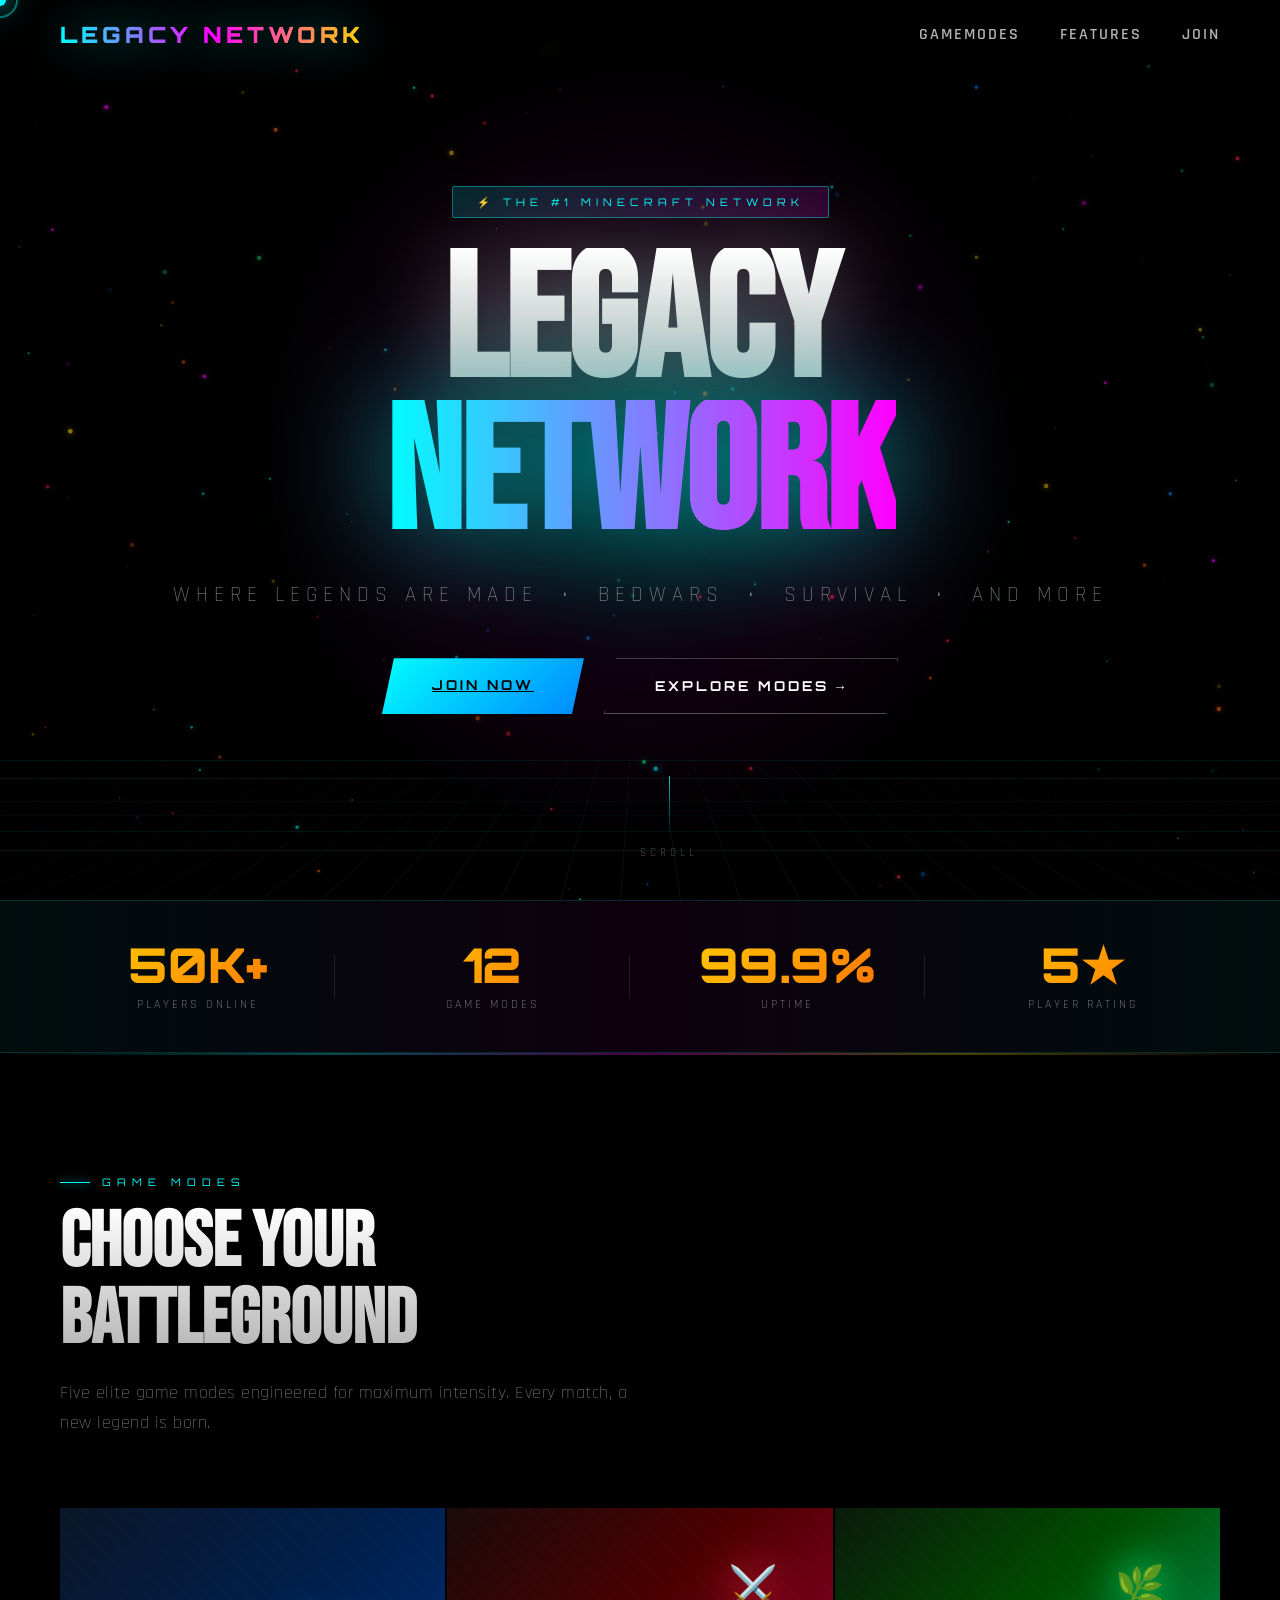
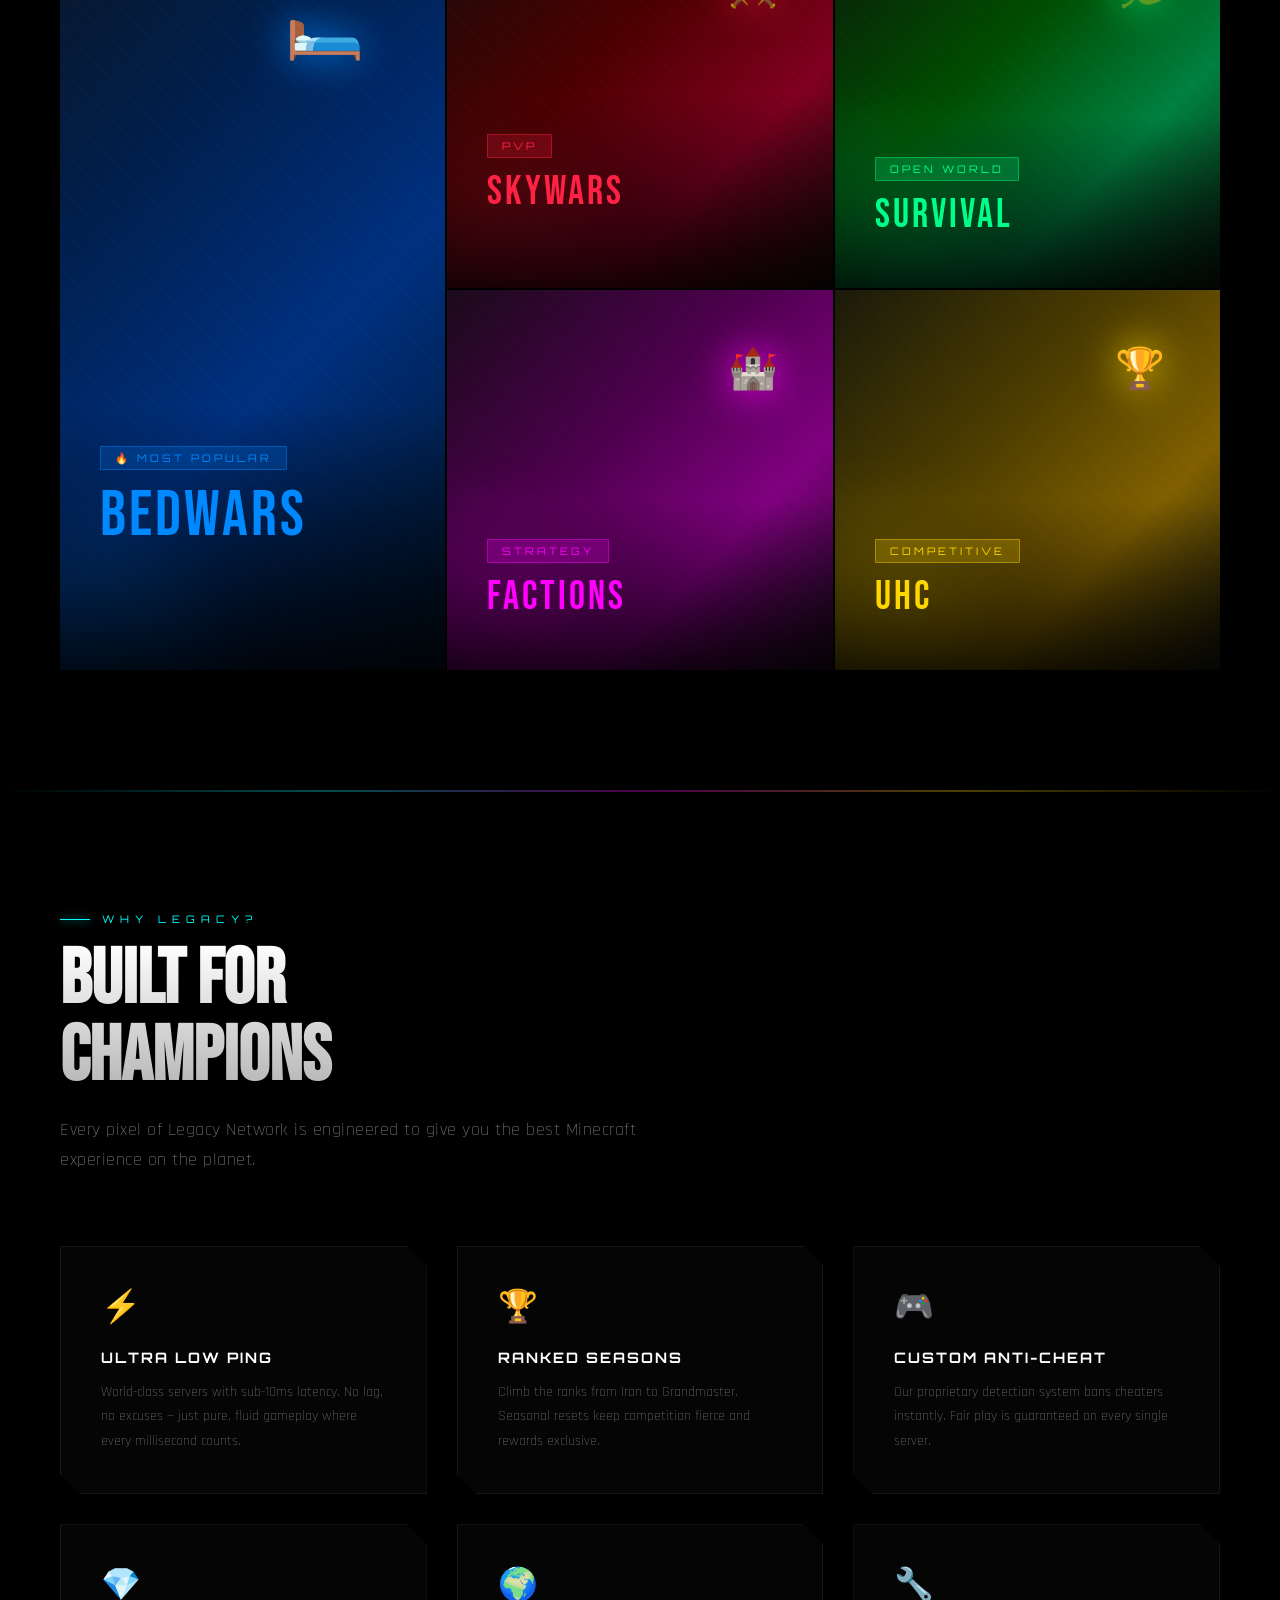
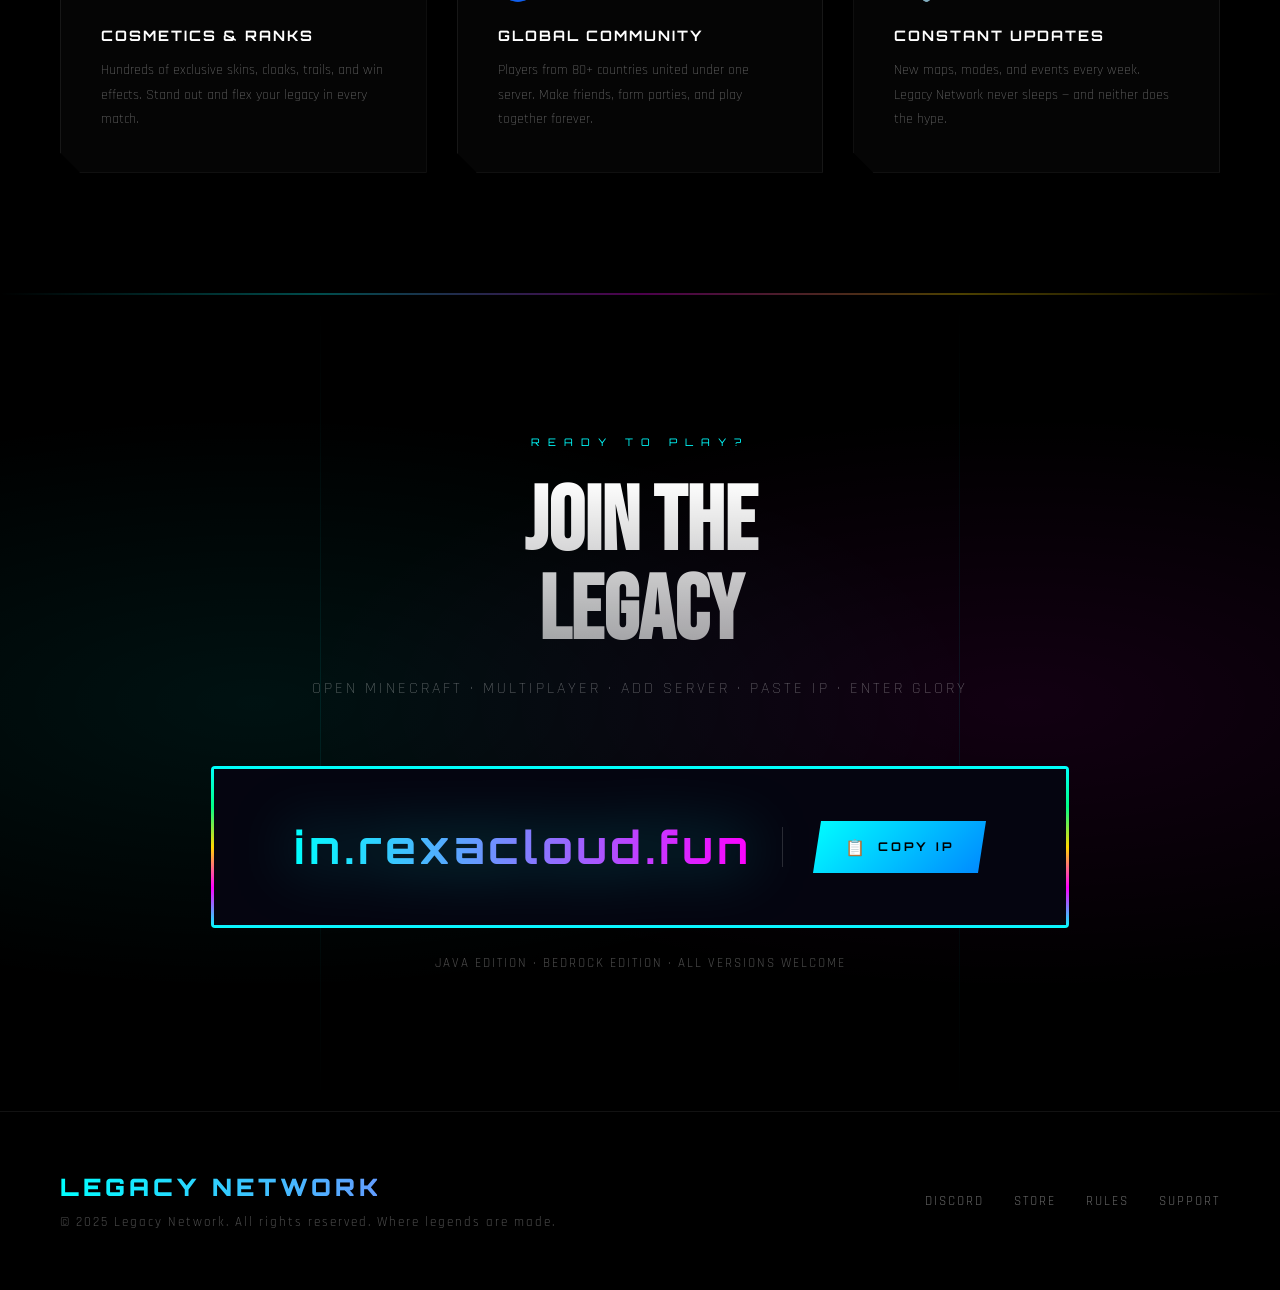
==== index.html @ 377fd5bc "Add files via upload" ====
<!DOCTYPE html>
<html lang="en">
<head>
<meta charset="UTF-8">
<meta name="viewport" content="width=device-width, initial-scale=1.0">
<title>Legacy Network — The Ultimate Minecraft Experience</title>
<link href="https://fonts.googleapis.com/css2?family=Bebas+Neue&family=Orbitron:wght@400;700;900&family=Rajdhani:wght@300;400;600;700&display=swap" rel="stylesheet">
<style>
  :root {
    --gold: #FFD700;
    --cyan: #00FFFF;
    --magenta: #FF00FF;
    --green: #00FF88;
    --orange: #FF6600;
    --red: #FF2244;
    --blue: #0088FF;
    --bg: #000000;
    --surface: #0a0a0f;
  }

  * { margin: 0; padding: 0; box-sizing: border-box; }

  html { scroll-behavior: smooth; }

  body {
    background: var(--bg);
    color: #fff;
    font-family: 'Rajdhani', sans-serif;
    overflow-x: hidden;
    cursor: none;
  }

  /* CUSTOM CURSOR */
  .cursor {
    width: 12px; height: 12px;
    background: var(--cyan);
    border-radius: 50%;
    position: fixed;
    pointer-events: none;
    z-index: 99999;
    transform: translate(-50%, -50%);
    transition: transform 0.1s, background 0.2s;
    box-shadow: 0 0 20px var(--cyan), 0 0 40px var(--cyan);
  }
  .cursor-ring {
    width: 36px; height: 36px;
    border: 2px solid rgba(0,255,255,0.4);
    border-radius: 50%;
    position: fixed;
    pointer-events: none;
    z-index: 99998;
    transform: translate(-50%, -50%);
    transition: all 0.15s ease;
  }

  /* CANVAS PARTICLES */
  #canvas {
    position: fixed;
    top: 0; left: 0;
    width: 100%; height: 100%;
    pointer-events: none;
    z-index: 0;
  }

  /* NAV */
  nav {
    position: fixed;
    top: 0; width: 100%;
    z-index: 1000;
    padding: 20px 60px;
    display: flex;
    justify-content: space-between;
    align-items: center;
    background: linear-gradient(to bottom, rgba(0,0,0,0.9), transparent);
    backdrop-filter: blur(10px);
  }

  .nav-logo {
    font-family: 'Orbitron', monospace;
    font-weight: 900;
    font-size: 1.4rem;
    letter-spacing: 4px;
    background: linear-gradient(90deg, var(--cyan), var(--magenta), var(--gold));
    -webkit-background-clip: text;
    -webkit-text-fill-color: transparent;
    text-shadow: none;
    filter: drop-shadow(0 0 20px rgba(0,255,255,0.5));
  }

  .nav-links {
    display: flex;
    gap: 40px;
    list-style: none;
  }

  .nav-links a {
    color: rgba(255,255,255,0.7);
    text-decoration: none;
    font-family: 'Rajdhani', sans-serif;
    font-size: 1rem;
    font-weight: 600;
    letter-spacing: 2px;
    text-transform: uppercase;
    transition: color 0.3s;
    position: relative;
  }

  .nav-links a::after {
    content: '';
    position: absolute;
    bottom: -4px; left: 0;
    width: 0; height: 2px;
    background: var(--cyan);
    transition: width 0.3s;
    box-shadow: 0 0 10px var(--cyan);
  }

  .nav-links a:hover { color: var(--cyan); }
  .nav-links a:hover::after { width: 100%; }

  /* ===================== HERO ===================== */
  .hero {
    position: relative;
    min-height: 100vh;
    display: flex;
    flex-direction: column;
    align-items: center;
    justify-content: center;
    text-align: center;
    overflow: hidden;
    z-index: 1;
  }

  /* Animated grid floor */
  .grid-floor {
    position: absolute;
    bottom: 0; left: -50%;
    width: 200%; height: 60%;
    background-image:
      linear-gradient(rgba(0,255,255,0.08) 1px, transparent 1px),
      linear-gradient(90deg, rgba(0,255,255,0.08) 1px, transparent 1px);
    background-size: 60px 60px;
    transform: perspective(500px) rotateX(60deg);
    transform-origin: bottom center;
    animation: gridMove 8s linear infinite;
  }

  @keyframes gridMove {
    0% { background-position: 0 0; }
    100% { background-position: 0 60px; }
  }

  /* Radial glow behind title */
  .hero-glow {
    position: absolute;
    width: 800px; height: 800px;
    background: radial-gradient(circle, rgba(0,255,255,0.12) 0%, rgba(255,0,255,0.06) 40%, transparent 70%);
    border-radius: 50%;
    animation: glowPulse 4s ease-in-out infinite;
    pointer-events: none;
  }

  @keyframes glowPulse {
    0%, 100% { transform: scale(1); opacity: 0.8; }
    50% { transform: scale(1.15); opacity: 1; }
  }

  .hero-badge {
    display: inline-block;
    background: linear-gradient(135deg, rgba(0,255,255,0.15), rgba(255,0,255,0.15));
    border: 1px solid rgba(0,255,255,0.4);
    padding: 8px 24px;
    border-radius: 2px;
    font-family: 'Orbitron', monospace;
    font-size: 0.65rem;
    letter-spacing: 5px;
    text-transform: uppercase;
    color: var(--cyan);
    margin-bottom: 30px;
    animation: fadeInDown 1s 0.2s both;
    position: relative;
    z-index: 2;
  }

  .hero-title {
    font-family: 'Bebas Neue', sans-serif;
    font-size: clamp(5rem, 14vw, 14rem);
    line-height: 0.85;
    letter-spacing: -2px;
    position: relative;
    z-index: 2;
    animation: fadeInUp 1s 0.4s both;
  }

  .hero-title .word-legacy {
    display: block;
    background: linear-gradient(180deg, #ffffff 0%, #aaaaaa 100%);
    -webkit-background-clip: text;
    -webkit-text-fill-color: transparent;
    filter: drop-shadow(0 0 40px rgba(255,255,255,0.3));
  }

  .hero-title .word-network {
    display: block;
    background: linear-gradient(90deg, var(--cyan), var(--magenta), var(--gold), var(--green));
    background-size: 300% 100%;
    -webkit-background-clip: text;
    -webkit-text-fill-color: transparent;
    animation: shimmer 3s linear infinite;
    filter: drop-shadow(0 0 60px rgba(0,255,255,0.6));
  }

  @keyframes shimmer {
    0% { background-position: 0% 50%; }
    100% { background-position: 300% 50%; }
  }

  .hero-sub {
    font-size: 1.3rem;
    letter-spacing: 6px;
    text-transform: uppercase;
    color: rgba(255,255,255,0.5);
    margin: 30px 0 50px;
    font-weight: 300;
    animation: fadeInUp 1s 0.6s both;
    position: relative;
    z-index: 2;
  }

  .hero-cta {
    display: flex;
    gap: 20px;
    animation: fadeInUp 1s 0.8s both;
    position: relative;
    z-index: 2;
  }

  .btn-primary {
    padding: 18px 50px;
    background: linear-gradient(135deg, var(--cyan), var(--blue));
    border: none;
    color: #000;
    font-family: 'Orbitron', monospace;
    font-weight: 700;
    font-size: 0.85rem;
    letter-spacing: 3px;
    text-transform: uppercase;
    cursor: none;
    position: relative;
    overflow: hidden;
    clip-path: polygon(12px 0%, 100% 0%, calc(100% - 12px) 100%, 0% 100%);
    transition: transform 0.2s, filter 0.2s;
  }

  .btn-primary:hover {
    transform: scale(1.05);
    filter: brightness(1.2) drop-shadow(0 0 30px var(--cyan));
  }

  .btn-secondary {
    padding: 18px 50px;
    background: transparent;
    border: 1px solid rgba(255,255,255,0.3);
    color: #fff;
    font-family: 'Orbitron', monospace;
    font-weight: 700;
    font-size: 0.85rem;
    letter-spacing: 3px;
    text-transform: uppercase;
    cursor: none;
    clip-path: polygon(12px 0%, 100% 0%, calc(100% - 12px) 100%, 0% 100%);
    transition: all 0.3s;
    text-decoration: none;
    display: flex;
    align-items: center;
  }

  .btn-secondary:hover {
    background: rgba(255,255,255,0.08);
    border-color: rgba(255,255,255,0.6);
  }

  .scroll-hint {
    position: absolute;
    bottom: 40px;
    left: 50%;
    transform: translateX(-50%);
    display: flex;
    flex-direction: column;
    align-items: center;
    gap: 10px;
    color: rgba(255,255,255,0.3);
    font-size: 0.7rem;
    letter-spacing: 4px;
    text-transform: uppercase;
    animation: fadeInUp 1s 1.5s both;
    z-index: 2;
  }

  .scroll-line {
    width: 1px;
    height: 60px;
    background: linear-gradient(to bottom, rgba(0,255,255,0.8), transparent);
    animation: scrollPulse 2s ease-in-out infinite;
  }

  @keyframes scrollPulse {
    0%, 100% { opacity: 0.4; transform: scaleY(1); }
    50% { opacity: 1; transform: scaleY(1.1); }
  }

  /* ===================== STATS ===================== */
  .stats-bar {
    position: relative;
    z-index: 2;
    padding: 40px 60px;
    background: linear-gradient(90deg, rgba(0,255,255,0.05), rgba(255,0,255,0.05), rgba(0,255,255,0.05));
    border-top: 1px solid rgba(0,255,255,0.15);
    border-bottom: 1px solid rgba(0,255,255,0.15);
    display: grid;
    grid-template-columns: repeat(4, 1fr);
    gap: 20px;
    text-align: center;
  }

  .stat-item {
    position: relative;
  }

  .stat-item::after {
    content: '';
    position: absolute;
    right: 0; top: 20%;
    width: 1px; height: 60%;
    background: rgba(255,255,255,0.1);
  }

  .stat-item:last-child::after { display: none; }

  .stat-number {
    font-family: 'Orbitron', monospace;
    font-size: 3rem;
    font-weight: 900;
    background: linear-gradient(135deg, var(--gold), var(--orange));
    -webkit-background-clip: text;
    -webkit-text-fill-color: transparent;
    line-height: 1;
  }

  .stat-label {
    font-size: 0.75rem;
    letter-spacing: 3px;
    text-transform: uppercase;
    color: rgba(255,255,255,0.4);
    margin-top: 8px;
  }

  /* ===================== GAMEMODES ===================== */
  .section {
    position: relative;
    z-index: 2;
    padding: 120px 60px;
  }

  .section-tag {
    font-family: 'Orbitron', monospace;
    font-size: 0.65rem;
    letter-spacing: 6px;
    color: var(--cyan);
    text-transform: uppercase;
    margin-bottom: 16px;
    display: flex;
    align-items: center;
    gap: 12px;
  }

  .section-tag::before {
    content: '';
    width: 30px;
    height: 1px;
    background: var(--cyan);
    box-shadow: 0 0 8px var(--cyan);
  }

  .section-title {
    font-family: 'Bebas Neue', sans-serif;
    font-size: clamp(3rem, 6vw, 6rem);
    line-height: 1;
    margin-bottom: 20px;
    background: linear-gradient(180deg, #fff 0%, rgba(255,255,255,0.7) 100%);
    -webkit-background-clip: text;
    -webkit-text-fill-color: transparent;
  }

  .section-desc {
    font-size: 1.1rem;
    color: rgba(255,255,255,0.5);
    max-width: 600px;
    line-height: 1.7;
    margin-bottom: 70px;
    font-weight: 300;
    letter-spacing: 0.5px;
  }

  /* Game cards */
  .games-grid {
    display: grid;
    grid-template-columns: repeat(3, 1fr);
    gap: 2px;
  }

  .game-card {
    position: relative;
    height: 380px;
    overflow: hidden;
    cursor: none;
    group: true;
  }

  .game-card:first-child {
    grid-row: span 2;
    height: auto;
    min-height: 760px;
  }

  .game-bg {
    position: absolute;
    inset: 0;
    transition: transform 0.6s ease;
  }

  .game-card:hover .game-bg {
    transform: scale(1.08);
  }

  .game-card-1 .game-bg { background: linear-gradient(135deg, #0a1628 0%, #001f4d 30%, #003080 60%, #001428 100%); }
  .game-card-2 .game-bg { background: linear-gradient(135deg, #1a0a0a 0%, #4d0000 40%, #800020 70%, #1a0a0a 100%); }
  .game-card-3 .game-bg { background: linear-gradient(135deg, #0a1a0a 0%, #004d00 40%, #008040 70%, #0a1a0a 100%); }
  .game-card-4 .game-bg { background: linear-gradient(135deg, #1a0a1a 0%, #4d004d 40%, #800080 70%, #1a0a1a 100%); }
  .game-card-5 .game-bg { background: linear-gradient(135deg, #1a1a0a 0%, #4d3d00 40%, #806000 70%, #1a1a0a 100%); }

  /* Geometric pattern overlay */
  .game-pattern {
    position: absolute;
    inset: 0;
    opacity: 0.12;
    background-image:
      repeating-linear-gradient(45deg, rgba(255,255,255,0.1) 0, rgba(255,255,255,0.1) 1px, transparent 0, transparent 50%);
    background-size: 20px 20px;
    transition: opacity 0.4s;
  }

  .game-card:hover .game-pattern { opacity: 0.25; }

  /* Floating 3D cube icon */
  .game-icon {
    position: absolute;
    top: 40px;
    right: 40px;
    width: 80px;
    height: 80px;
    display: flex;
    align-items: center;
    justify-content: center;
    font-size: 2.5rem;
    animation: floatIcon 3s ease-in-out infinite;
    filter: drop-shadow(0 0 20px currentColor);
  }

  .game-card:first-child .game-icon {
    width: 120px;
    height: 120px;
    font-size: 4rem;
    top: 60px;
    right: 60px;
  }

  @keyframes floatIcon {
    0%, 100% { transform: translateY(0) rotate(0deg); }
    50% { transform: translateY(-12px) rotate(5deg); }
  }

  /* Glowing orb */
  .game-orb {
    position: absolute;
    bottom: -60px;
    left: -60px;
    width: 200px;
    height: 200px;
    border-radius: 50%;
    opacity: 0.25;
    transition: opacity 0.4s, transform 0.4s;
    filter: blur(40px);
  }

  .game-card:hover .game-orb {
    opacity: 0.5;
    transform: scale(1.3);
  }

  .game-card-1 .game-orb { background: var(--blue); }
  .game-card-2 .game-orb { background: var(--red); }
  .game-card-3 .game-orb { background: var(--green); }
  .game-card-4 .game-orb { background: var(--magenta); }
  .game-card-5 .game-orb { background: var(--gold); }

  .game-content {
    position: absolute;
    bottom: 0; left: 0; right: 0;
    padding: 40px;
    background: linear-gradient(to top, rgba(0,0,0,0.9) 0%, transparent 100%);
    transform: translateY(20px);
    transition: transform 0.4s;
  }

  .game-card:hover .game-content { transform: translateY(0); }

  .game-name {
    font-family: 'Bebas Neue', sans-serif;
    font-size: 2.5rem;
    letter-spacing: 3px;
    line-height: 1;
    margin-bottom: 10px;
  }

  .game-card:first-child .game-name { font-size: 4rem; }

  .game-desc {
    font-size: 0.9rem;
    color: rgba(255,255,255,0.6);
    line-height: 1.6;
    opacity: 0;
    transform: translateY(10px);
    transition: all 0.4s 0.1s;
    letter-spacing: 0.5px;
  }

  .game-card:hover .game-desc {
    opacity: 1;
    transform: translateY(0);
  }

  .game-tag {
    display: inline-block;
    padding: 4px 14px;
    border-radius: 1px;
    font-size: 0.65rem;
    font-family: 'Orbitron', monospace;
    letter-spacing: 3px;
    text-transform: uppercase;
    margin-bottom: 14px;
  }

  /* ===================== FEATURES ===================== */
  .features-grid {
    display: grid;
    grid-template-columns: repeat(3, 1fr);
    gap: 30px;
  }

  .feature-card {
    padding: 40px;
    background: rgba(255,255,255,0.02);
    border: 1px solid rgba(255,255,255,0.07);
    position: relative;
    overflow: hidden;
    transition: border-color 0.3s, background 0.3s;
    clip-path: polygon(0 0, calc(100% - 20px) 0, 100% 20px, 100% 100%, 20px 100%, 0 calc(100% - 20px));
  }

  .feature-card::before {
    content: '';
    position: absolute;
    top: 0; left: 0;
    width: 100%; height: 3px;
    opacity: 0;
    transition: opacity 0.3s;
  }

  .feature-card:hover {
    border-color: rgba(255,255,255,0.2);
    background: rgba(255,255,255,0.04);
  }

  .feature-card:hover::before { opacity: 1; }

  .f1::before { background: linear-gradient(90deg, var(--cyan), var(--blue)); }
  .f2::before { background: linear-gradient(90deg, var(--magenta), var(--red)); }
  .f3::before { background: linear-gradient(90deg, var(--green), var(--cyan)); }
  .f4::before { background: linear-gradient(90deg, var(--gold), var(--orange)); }
  .f5::before { background: linear-gradient(90deg, var(--blue), var(--magenta)); }
  .f6::before { background: linear-gradient(90deg, var(--red), var(--gold)); }

  .feature-icon {
    font-size: 2rem;
    margin-bottom: 20px;
  }

  .feature-title {
    font-family: 'Orbitron', monospace;
    font-size: 0.9rem;
    font-weight: 700;
    letter-spacing: 2px;
    margin-bottom: 14px;
    text-transform: uppercase;
  }

  .feature-text {
    font-size: 0.9rem;
    color: rgba(255,255,255,0.45);
    line-height: 1.7;
    font-weight: 300;
  }

  /* ===================== IP SECTION ===================== */
  .ip-section {
    position: relative;
    z-index: 2;
    padding: 140px 60px;
    text-align: center;
    overflow: hidden;
  }

  .ip-bg {
    position: absolute;
    inset: 0;
    background:
      radial-gradient(ellipse at 20% 50%, rgba(0,255,255,0.07) 0%, transparent 50%),
      radial-gradient(ellipse at 80% 50%, rgba(255,0,255,0.07) 0%, transparent 50%);
  }

  .ip-lines {
    position: absolute;
    inset: 0;
    overflow: hidden;
    opacity: 0.08;
  }

  .ip-lines::before, .ip-lines::after {
    content: '';
    position: absolute;
    width: 1px;
    height: 100%;
    background: linear-gradient(to bottom, transparent, var(--cyan), transparent);
  }

  .ip-lines::before { left: 25%; animation: scanLine 4s ease-in-out infinite; }
  .ip-lines::after { right: 25%; animation: scanLine 4s ease-in-out infinite 2s; }

  @keyframes scanLine {
    0%, 100% { opacity: 0; transform: scaleY(0); }
    50% { opacity: 1; transform: scaleY(1); }
  }

  .ip-eyebrow {
    font-family: 'Orbitron', monospace;
    font-size: 0.65rem;
    letter-spacing: 8px;
    color: var(--cyan);
    text-transform: uppercase;
    margin-bottom: 30px;
    position: relative;
    z-index: 2;
  }

  .ip-headline {
    font-family: 'Bebas Neue', sans-serif;
    font-size: clamp(3rem, 7vw, 8rem);
    line-height: 1;
    margin-bottom: 20px;
    background: linear-gradient(180deg, #fff 0%, rgba(255,255,255,0.6) 100%);
    -webkit-background-clip: text;
    -webkit-text-fill-color: transparent;
    position: relative;
    z-index: 2;
  }

  .ip-sub {
    font-size: 1rem;
    letter-spacing: 3px;
    color: rgba(255,255,255,0.4);
    margin-bottom: 70px;
    position: relative;
    z-index: 2;
    text-transform: uppercase;
    font-weight: 300;
  }

  /* The IP box */
  .ip-box-container {
    position: relative;
    z-index: 2;
    display: inline-block;
  }

  /* Rotating border gradient */
  .ip-box-ring {
    position: absolute;
    inset: -3px;
    background: linear-gradient(var(--angle, 0deg), var(--cyan), var(--magenta), var(--gold), var(--green), var(--cyan));
    border-radius: 4px;
    animation: rotateBorder 3s linear infinite;
    z-index: -1;
  }

  @property --angle {
    syntax: '<angle>';
    inherits: false;
    initial-value: 0deg;
  }

  @keyframes rotateBorder {
    to { --angle: 360deg; }
  }

  .ip-box {
    background: #050510;
    padding: 50px 80px;
    display: flex;
    align-items: center;
    gap: 30px;
    position: relative;
  }

  .ip-address {
    font-family: 'Orbitron', monospace;
    font-size: clamp(1.5rem, 4vw, 2.8rem);
    font-weight: 700;
    letter-spacing: 4px;
    background: linear-gradient(90deg, var(--cyan), var(--magenta));
    -webkit-background-clip: text;
    -webkit-text-fill-color: transparent;
    filter: drop-shadow(0 0 30px rgba(0,255,255,0.5));
  }

  .divider-v {
    width: 1px;
    height: 40px;
    background: rgba(255,255,255,0.15);
  }

  .copy-btn {
    display: flex;
    align-items: center;
    gap: 10px;
    padding: 16px 32px;
    background: linear-gradient(135deg, var(--cyan), var(--blue));
    border: none;
    color: #000;
    font-family: 'Orbitron', monospace;
    font-weight: 700;
    font-size: 0.75rem;
    letter-spacing: 3px;
    text-transform: uppercase;
    cursor: none;
    clip-path: polygon(8px 0%, 100% 0%, calc(100% - 8px) 100%, 0% 100%);
    transition: all 0.3s;
    position: relative;
    overflow: hidden;
  }

  .copy-btn:hover {
    filter: brightness(1.3) drop-shadow(0 0 20px var(--cyan));
    transform: scale(1.05);
  }

  .copy-btn.copied {
    background: linear-gradient(135deg, var(--green), #00aa66);
  }

  .copy-icon { font-size: 1rem; }

  .copy-toast {
    position: absolute;
    top: -50px;
    left: 50%;
    transform: translateX(-50%);
    background: var(--green);
    color: #000;
    padding: 8px 20px;
    font-family: 'Orbitron', monospace;
    font-size: 0.7rem;
    letter-spacing: 3px;
    white-space: nowrap;
    opacity: 0;
    transition: opacity 0.3s;
    pointer-events: none;
    clip-path: polygon(6px 0%, 100% 0%, calc(100% - 6px) 100%, 0% 100%);
  }

  .copy-toast.show { opacity: 1; }

  .ip-note {
    margin-top: 30px;
    font-size: 0.8rem;
    color: rgba(255,255,255,0.3);
    letter-spacing: 2px;
    text-transform: uppercase;
    position: relative;
    z-index: 2;
  }

  /* ===================== FOOTER ===================== */
  footer {
    position: relative;
    z-index: 2;
    border-top: 1px solid rgba(255,255,255,0.07);
    padding: 60px;
    display: grid;
    grid-template-columns: 1fr auto;
    gap: 40px;
    align-items: center;
  }

  .footer-logo {
    font-family: 'Orbitron', monospace;
    font-weight: 900;
    font-size: 1.5rem;
    letter-spacing: 4px;
    background: linear-gradient(90deg, var(--cyan), var(--magenta));
    -webkit-background-clip: text;
    -webkit-text-fill-color: transparent;
    margin-bottom: 12px;
  }

  .footer-copy {
    font-size: 0.8rem;
    color: rgba(255,255,255,0.3);
    letter-spacing: 2px;
  }

  .footer-links {
    display: flex;
    gap: 30px;
  }

  .footer-links a {
    color: rgba(255,255,255,0.4);
    text-decoration: none;
    font-size: 0.8rem;
    letter-spacing: 2px;
    text-transform: uppercase;
    transition: color 0.3s;
  }

  .footer-links a:hover { color: var(--cyan); }

  /* SEPARATOR */
  .section-separator {
    position: relative;
    z-index: 2;
    height: 2px;
    background: linear-gradient(90deg, transparent, var(--cyan), var(--magenta), var(--gold), transparent);
    margin: 0;
    opacity: 0.3;
  }

  /* KEYFRAMES */
  @keyframes fadeInDown {
    from { opacity: 0; transform: translateY(-20px); }
    to { opacity: 1; transform: translateY(0); }
  }

  @keyframes fadeInUp {
    from { opacity: 0; transform: translateY(30px); }
    to { opacity: 1; transform: translateY(0); }
  }

  /* Responsive */
  @media (max-width: 1024px) {
    nav { padding: 20px 30px; }
    .stats-bar { grid-template-columns: repeat(2, 1fr); }
    .games-grid { grid-template-columns: 1fr 1fr; }
    .game-card:first-child { grid-row: span 1; min-height: 380px; }
    .features-grid { grid-template-columns: 1fr 1fr; }
    .section { padding: 80px 30px; }
    .ip-box { padding: 30px 40px; }
  }

  @media (max-width: 600px) {
    .games-grid { grid-template-columns: 1fr; }
    .features-grid { grid-template-columns: 1fr; }
    .stats-bar { grid-template-columns: 1fr 1fr; }
    .nav-links { display: none; }
    .ip-box { flex-direction: column; padding: 30px; }
    footer { grid-template-columns: 1fr; }
  }
</style>
</head>
<body>

<div class="cursor" id="cursor"></div>
<div class="cursor-ring" id="cursorRing"></div>
<canvas id="canvas"></canvas>

<!-- NAV -->
<nav>
  <div class="nav-logo">LEGACY NETWORK</div>
  <ul class="nav-links">
    <li><a href="#gamemodes">Gamemodes</a></li>
    <li><a href="#features">Features</a></li>
    <li><a href="#join">Join</a></li>
  </ul>
</nav>

<!-- HERO -->
<section class="hero">
  <div class="grid-floor"></div>
  <div class="hero-glow"></div>
  <div class="hero-badge">⚡ The #1 Minecraft Network</div>
  <h1 class="hero-title">
    <span class="word-legacy">Legacy</span>
    <span class="word-network">Network</span>
  </h1>
  <p class="hero-sub">Where Legends Are Made &nbsp;•&nbsp; Bedwars &nbsp;•&nbsp; Survival &nbsp;•&nbsp; And More</p>
  <div class="hero-cta">
    <a href="#join" class="btn-primary">Join Now</a>
    <a href="#gamemodes" class="btn-secondary">Explore Modes →</a>
  </div>
  <div class="scroll-hint">
    <div class="scroll-line"></div>
    Scroll
  </div>
</section>

<!-- STATS -->
<div class="stats-bar">
  <div class="stat-item">
    <div class="stat-number">50K+</div>
    <div class="stat-label">Players Online</div>
  </div>
  <div class="stat-item">
    <div class="stat-number">12</div>
    <div class="stat-label">Game Modes</div>
  </div>
  <div class="stat-item">
    <div class="stat-number">99.9%</div>
    <div class="stat-label">Uptime</div>
  </div>
  <div class="stat-item">
    <div class="stat-number">5★</div>
    <div class="stat-label">Player Rating</div>
  </div>
</div>

<div class="section-separator"></div>

<!-- GAMEMODES -->
<section class="section" id="gamemodes">
  <div class="section-tag">Game Modes</div>
  <h2 class="section-title">Choose Your<br>Battleground</h2>
  <p class="section-desc">Five elite game modes engineered for maximum intensity. Every match, a new legend is born.</p>

  <div class="games-grid">
    <!-- BedWars — hero card -->
    <div class="game-card game-card-1">
      <div class="game-bg"></div>
      <div class="game-pattern"></div>
      <div class="game-orb"></div>
      <div class="game-icon" style="color: var(--blue);">🛏️</div>
      <div class="game-content">
        <div class="game-tag" style="background: rgba(0,136,255,0.2); color: var(--blue); border: 1px solid rgba(0,136,255,0.4);">🔥 Most Popular</div>
        <div class="game-name" style="color: var(--blue);">BedWars</div>
        <div class="game-desc">Defend your bed. Destroy theirs. The ultimate team strategy experience — upgrade, fight, survive. The most legendary game mode on Legacy Network.</div>
      </div>
    </div>

    <div class="game-card game-card-2">
      <div class="game-bg"></div>
      <div class="game-pattern"></div>
      <div class="game-orb"></div>
      <div class="game-icon" style="color: var(--red);">⚔️</div>
      <div class="game-content">
        <div class="game-tag" style="background: rgba(255,34,68,0.2); color: var(--red); border: 1px solid rgba(255,34,68,0.4);">PvP</div>
        <div class="game-name" style="color: var(--red);">SkyWars</div>
        <div class="game-desc">Battle on floating islands. Last one standing wins glory.</div>
      </div>
    </div>

    <div class="game-card game-card-3">
      <div class="game-bg"></div>
      <div class="game-pattern"></div>
      <div class="game-orb"></div>
      <div class="game-icon" style="color: var(--green);">🌿</div>
      <div class="game-content">
        <div class="game-tag" style="background: rgba(0,255,136,0.2); color: var(--green); border: 1px solid rgba(0,255,136,0.4);">Open World</div>
        <div class="game-name" style="color: var(--green);">Survival</div>
        <div class="game-desc">Build, explore, conquer. The world is yours.</div>
      </div>
    </div>

    <div class="game-card game-card-4">
      <div class="game-bg"></div>
      <div class="game-pattern"></div>
      <div class="game-orb"></div>
      <div class="game-icon" style="color: var(--magenta);">🏰</div>
      <div class="game-content">
        <div class="game-tag" style="background: rgba(255,0,255,0.2); color: var(--magenta); border: 1px solid rgba(255,0,255,0.4);">Strategy</div>
        <div class="game-name" style="color: var(--magenta);">Factions</div>
        <div class="game-desc">Form alliances. Wage war. Rule the server.</div>
      </div>
    </div>

    <div class="game-card game-card-5">
      <div class="game-bg"></div>
      <div class="game-pattern"></div>
      <div class="game-orb"></div>
      <div class="game-icon" style="color: var(--gold);">🏆</div>
      <div class="game-content">
        <div class="game-tag" style="background: rgba(255,215,0,0.2); color: var(--gold); border: 1px solid rgba(255,215,0,0.4);">Competitive</div>
        <div class="game-name" style="color: var(--gold);">UHC</div>
        <div class="game-desc">No regeneration. Pure skill. Ultimate glory.</div>
      </div>
    </div>
  </div>
</section>

<div class="section-separator"></div>

<!-- FEATURES -->
<section class="section" id="features">
  <div class="section-tag">Why Legacy?</div>
  <h2 class="section-title">Built for<br>Champions</h2>
  <p class="section-desc">Every pixel of Legacy Network is engineered to give you the best Minecraft experience on the planet.</p>

  <div class="features-grid">
    <div class="feature-card f1">
      <div class="feature-icon">⚡</div>
      <div class="feature-title">Ultra Low Ping</div>
      <div class="feature-text">World-class servers with sub-10ms latency. No lag, no excuses — just pure, fluid gameplay where every millisecond counts.</div>
    </div>
    <div class="feature-card f2">
      <div class="feature-icon">🏆</div>
      <div class="feature-title">Ranked Seasons</div>
      <div class="feature-text">Climb the ranks from Iron to Grandmaster. Seasonal resets keep competition fierce and rewards exclusive.</div>
    </div>
    <div class="feature-card f3">
      <div class="feature-icon">🎮</div>
      <div class="feature-title">Custom Anti-Cheat</div>
      <div class="feature-text">Our proprietary detection system bans cheaters instantly. Fair play is guaranteed on every single server.</div>
    </div>
    <div class="feature-card f4">
      <div class="feature-icon">💎</div>
      <div class="feature-title">Cosmetics & Ranks</div>
      <div class="feature-text">Hundreds of exclusive skins, cloaks, trails, and win effects. Stand out and flex your legacy in every match.</div>
    </div>
    <div class="feature-card f5">
      <div class="feature-icon">🌍</div>
      <div class="feature-title">Global Community</div>
      <div class="feature-text">Players from 80+ countries united under one server. Make friends, form parties, and play together forever.</div>
    </div>
    <div class="feature-card f6">
      <div class="feature-icon">🔧</div>
      <div class="feature-title">Constant Updates</div>
      <div class="feature-text">New maps, modes, and events every week. Legacy Network never sleeps — and neither does the hype.</div>
    </div>
  </div>
</section>

<div class="section-separator"></div>

<!-- IP SECTION -->
<section class="ip-section" id="join">
  <div class="ip-bg"></div>
  <div class="ip-lines"></div>

  <div class="ip-eyebrow">Ready to Play?</div>
  <h2 class="ip-headline">Join The<br>Legacy</h2>
  <p class="ip-sub">Open Minecraft · Multiplayer · Add Server · Paste IP · Enter Glory</p>

  <div class="ip-box-container">
    <div class="ip-box-ring"></div>
    <div class="ip-box">
      <span class="ip-address">in.rexacloud.fun</span>
      <div class="divider-v"></div>
      <button class="copy-btn" id="copyBtn" onclick="copyIP()">
        <span class="copy-icon">📋</span>
        <span id="copyText">Copy IP</span>
        <div class="copy-toast" id="toast">✓ Copied!</div>
      </button>
    </div>
  </div>

  <p class="ip-note">Java Edition · Bedrock Edition · All versions welcome</p>
</section>

<!-- FOOTER -->
<footer>
  <div>
    <div class="footer-logo">LEGACY NETWORK</div>
    <div class="footer-copy">© 2025 Legacy Network. All rights reserved. Where legends are made.</div>
  </div>
  <div class="footer-links">
    <a href="#">Discord</a>
    <a href="#">Store</a>
    <a href="#">Rules</a>
    <a href="#">Support</a>
  </div>
</footer>

<script>
// ========== CURSOR ==========
const cursor = document.getElementById('cursor');
const ring = document.getElementById('cursorRing');
let mx = 0, my = 0, rx = 0, ry = 0;

document.addEventListener('mousemove', e => {
  mx = e.clientX; my = e.clientY;
  cursor.style.left = mx + 'px';
  cursor.style.top = my + 'px';
});

(function animateRing() {
  rx += (mx - rx) * 0.12;
  ry += (my - ry) *.12;
  ring.style.left = rx + 'px';
  ring.style.top = ry + 'px';
  requestAnimationFrame(animateRing);
})();

document.querySelectorAll('a, button').forEach(el => {
  el.addEventListener('mouseenter', () => {
    cursor.style.transform = 'translate(-50%,-50%) scale(2)';
    ring.style.transform = 'translate(-50%,-50%) scale(1.5)';
  });
  el.addEventListener('mouseleave', () => {
    cursor.style.transform = 'translate(-50%,-50%) scale(1)';
    ring.style.transform = 'translate(-50%,-50%) scale(1)';
  });
});

// ========== PARTICLES ==========
const canvas = document.getElementById('canvas');
const ctx = canvas.getContext('2d');
let W, H, particles = [];

function resize() {
  W = canvas.width = window.innerWidth;
  H = canvas.height = window.innerHeight;
}
resize();
window.addEventListener('resize', resize);

const COLORS = ['#00FFFF', '#FF00FF', '#FFD700', '#00FF88', '#FF6600', '#0088FF', '#FF2244'];

class Particle {
  constructor() { this.reset(); }
  reset() {
    this.x = Math.random() * W;
    this.y = Math.random() * H;
    this.size = Math.random() * 2 + 0.3;
    this.speedX = (Math.random() - 0.5) * 0.4;
    this.speedY = (Math.random() - 0.5) * 0.4;
    this.color = COLORS[Math.floor(Math.random() * COLORS.length)];
    this.opacity = Math.random() * 0.6 + 0.1;
    this.life = Math.random();
    this.lifeSpeed = Math.random() * 0.003 + 0.001;
  }
  update() {
    this.x += this.speedX;
    this.y += this.speedY;
    this.life += this.lifeSpeed;
    if (this.life > 1 || this.x < 0 || this.x > W || this.y < 0 || this.y > H) this.reset();
    this.opacity = Math.sin(this.life * Math.PI) * 0.5;
  }
  draw() {
    ctx.save();
    ctx.globalAlpha = this.opacity;
    ctx.fillStyle = this.color;
    ctx.shadowColor = this.color;
    ctx.shadowBlur = 6;
    ctx.beginPath();
    ctx.arc(this.x, this.y, this.size, 0, Math.PI * 2);
    ctx.fill();
    ctx.restore();
  }
}

for (let i = 0; i < 180; i++) particles.push(new Particle());

// Connection lines
function drawConnections() {
  for (let i = 0; i < particles.length; i++) {
    for (let j = i + 1; j < particles.length; j++) {
      const dx = particles[i].x - particles[j].x;
      const dy = particles[i].y - particles[j].y;
      const dist = Math.sqrt(dx * dx + dy * dy);
      if (dist < 100) {
        const alpha = (1 - dist / 100) * 0.06;
        ctx.save();
        ctx.globalAlpha = alpha;
        ctx.strokeStyle = particles[i].color;
        ctx.lineWidth = 0.5;
        ctx.beginPath();
        ctx.moveTo(particles[i].x, particles[i].y);
        ctx.lineTo(particles[j].x, particles[j].y);
        ctx.stroke();
        ctx.restore();
      }
    }
  }
}

function animate() {
  ctx.clearRect(0, 0, W, H);
  drawConnections();
  particles.forEach(p => { p.update(); p.draw(); });
  requestAnimationFrame(animate);
}
animate();

// ========== COPY IP ==========
function copyIP() {
  const ip = 'in.rexacloud.fun';
  navigator.clipboard.writeText(ip).then(() => {
    const btn = document.getElementById('copyBtn');
    const text = document.getElementById('copyText');
    const toast = document.getElementById('toast');
    btn.classList.add('copied');
    text.textContent = 'Copied!';
    toast.classList.add('show');
    setTimeout(() => {
      btn.classList.remove('copied');
      text.textContent = 'Copy IP';
      toast.classList.remove('show');
    }, 2000);
  }).catch(() => {
    // fallback
    const ta = document.createElement('textarea');
    ta.value = ip;
    document.body.appendChild(ta);
    ta.select();
    document.execCommand('copy');
    document.body.removeChild(ta);
    document.getElementById('copyText').textContent = 'Copied!';
    setTimeout(() => document.getElementById('copyText').textContent = 'Copy IP', 2000);
  });
}

// ========== SCROLL ANIMATIONS ==========
const observer = new IntersectionObserver(entries => {
  entries.forEach(e => {
    if (e.isIntersecting) {
      e.target.style.opacity = '1';
      e.target.style.transform = 'translateY(0)';
    }
  });
}, { threshold: 0.1 });

document.querySelectorAll('.game-card, .feature-card, .stat-item').forEach(el => {
  el.style.opacity = '0';
  el.style.transform = 'translateY(30px)';
  el.style.transition = 'opacity 0.6s ease, transform 0.6s ease';
  observer.observe(el);
});

// Stagger game cards
document.querySelectorAll('.game-card').forEach((el, i) => {
  el.style.transitionDelay = (i * 0.1) + 's';
});
document.querySelectorAll('.feature-card').forEach((el, i) => {
  el.style.transitionDelay = (i * 0.08) + 's';
});
</script>
</body>
</html>
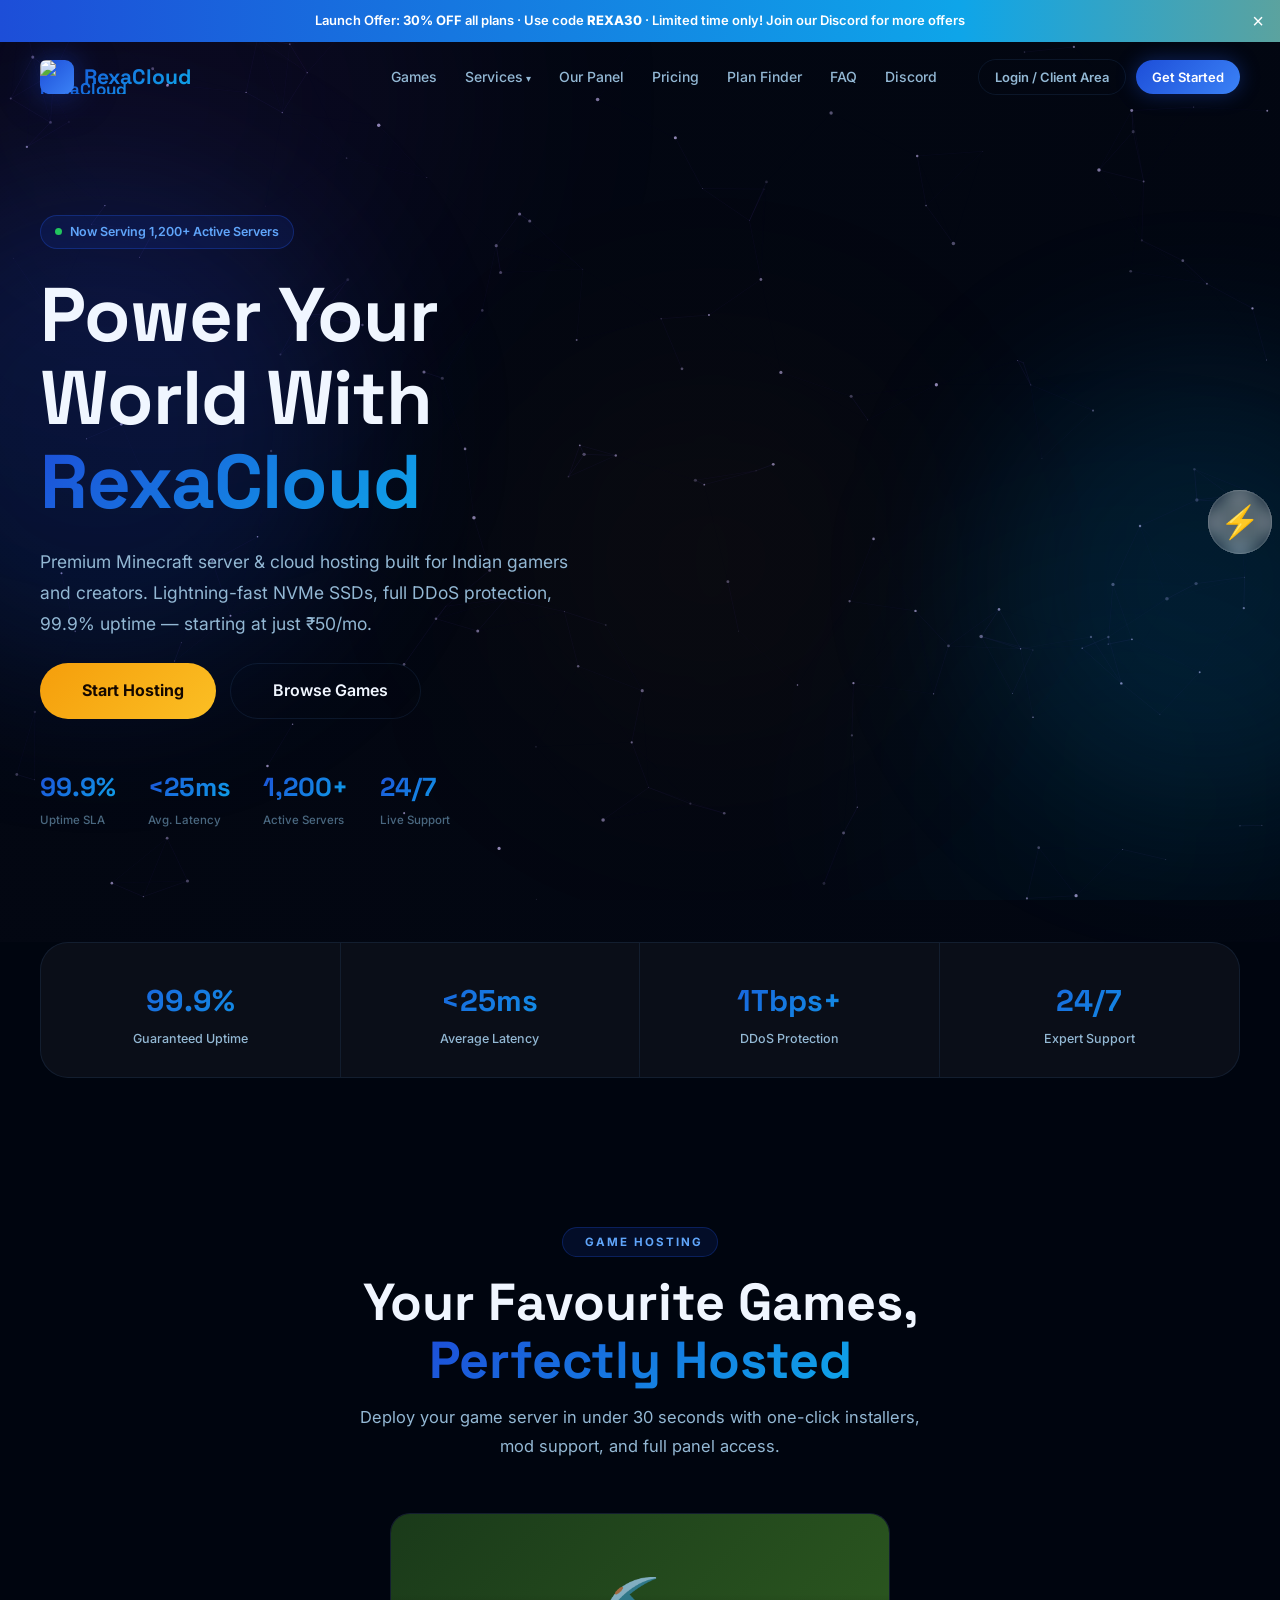
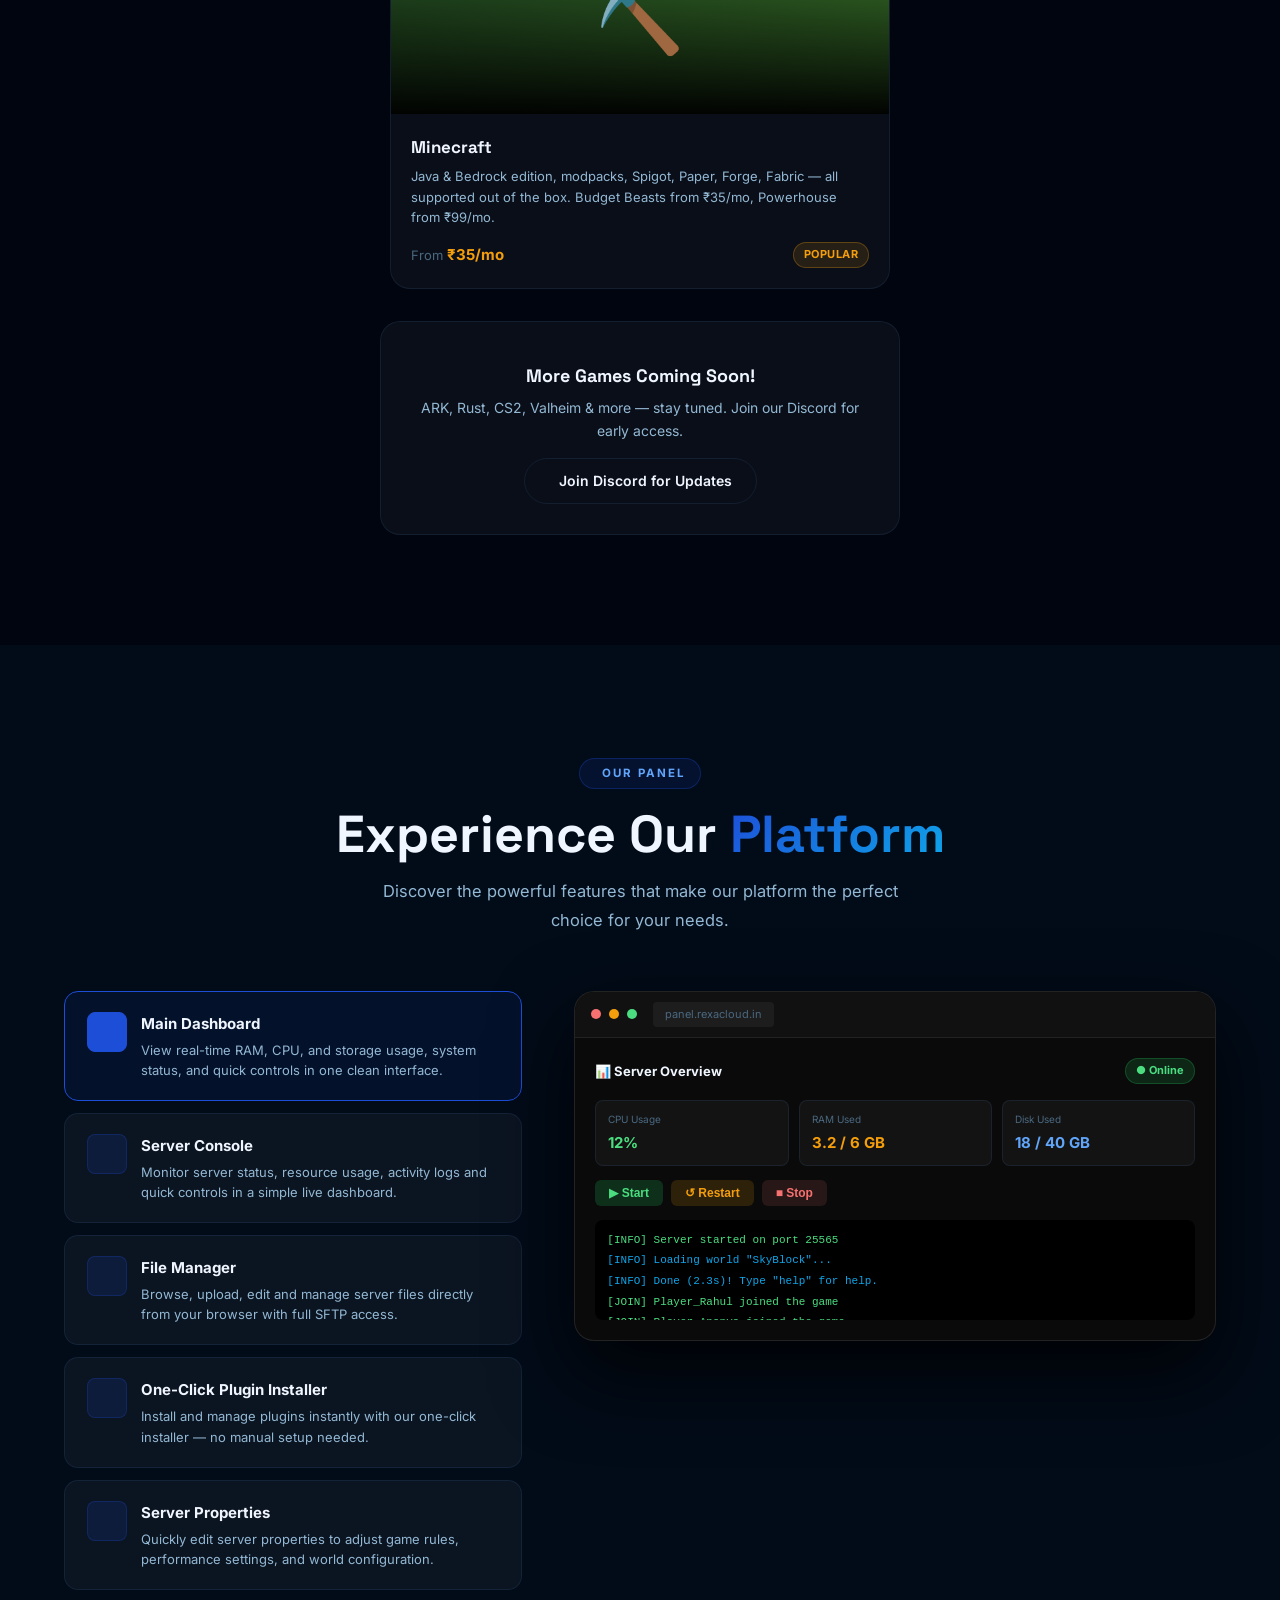
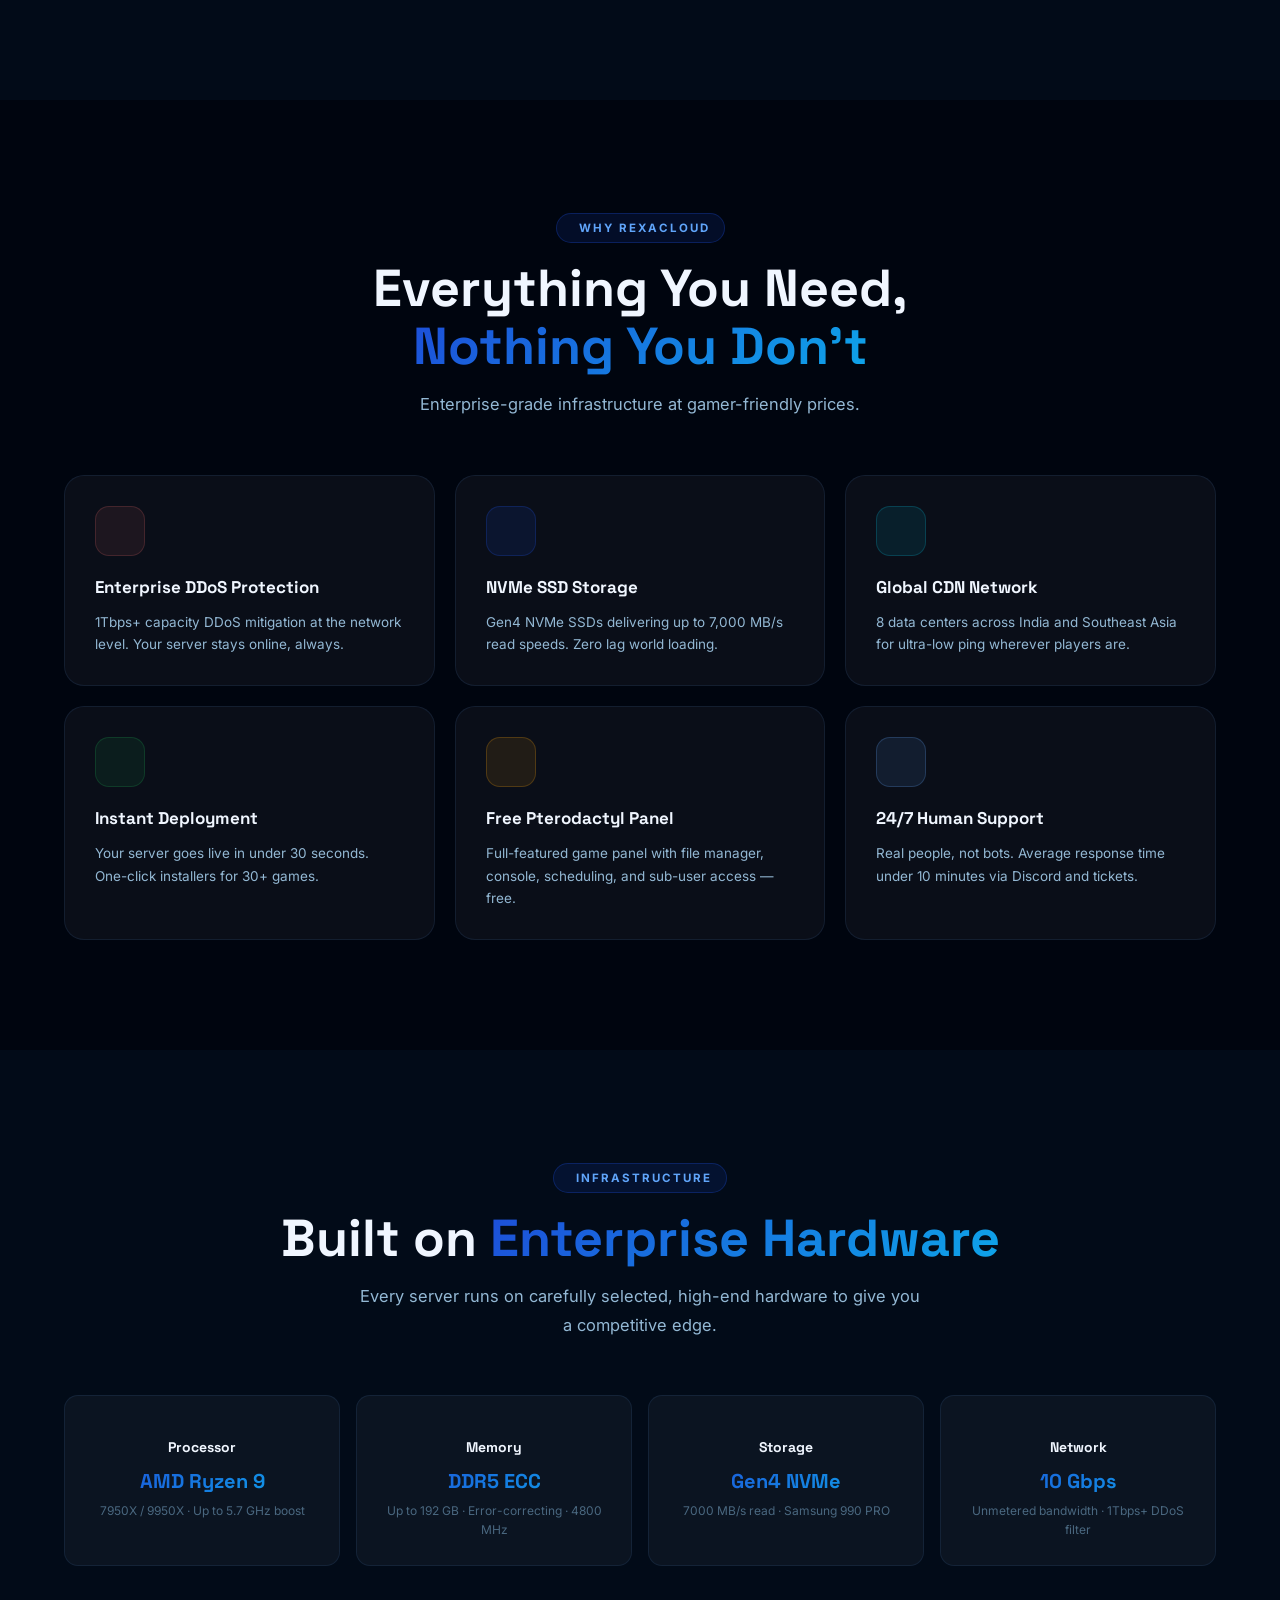
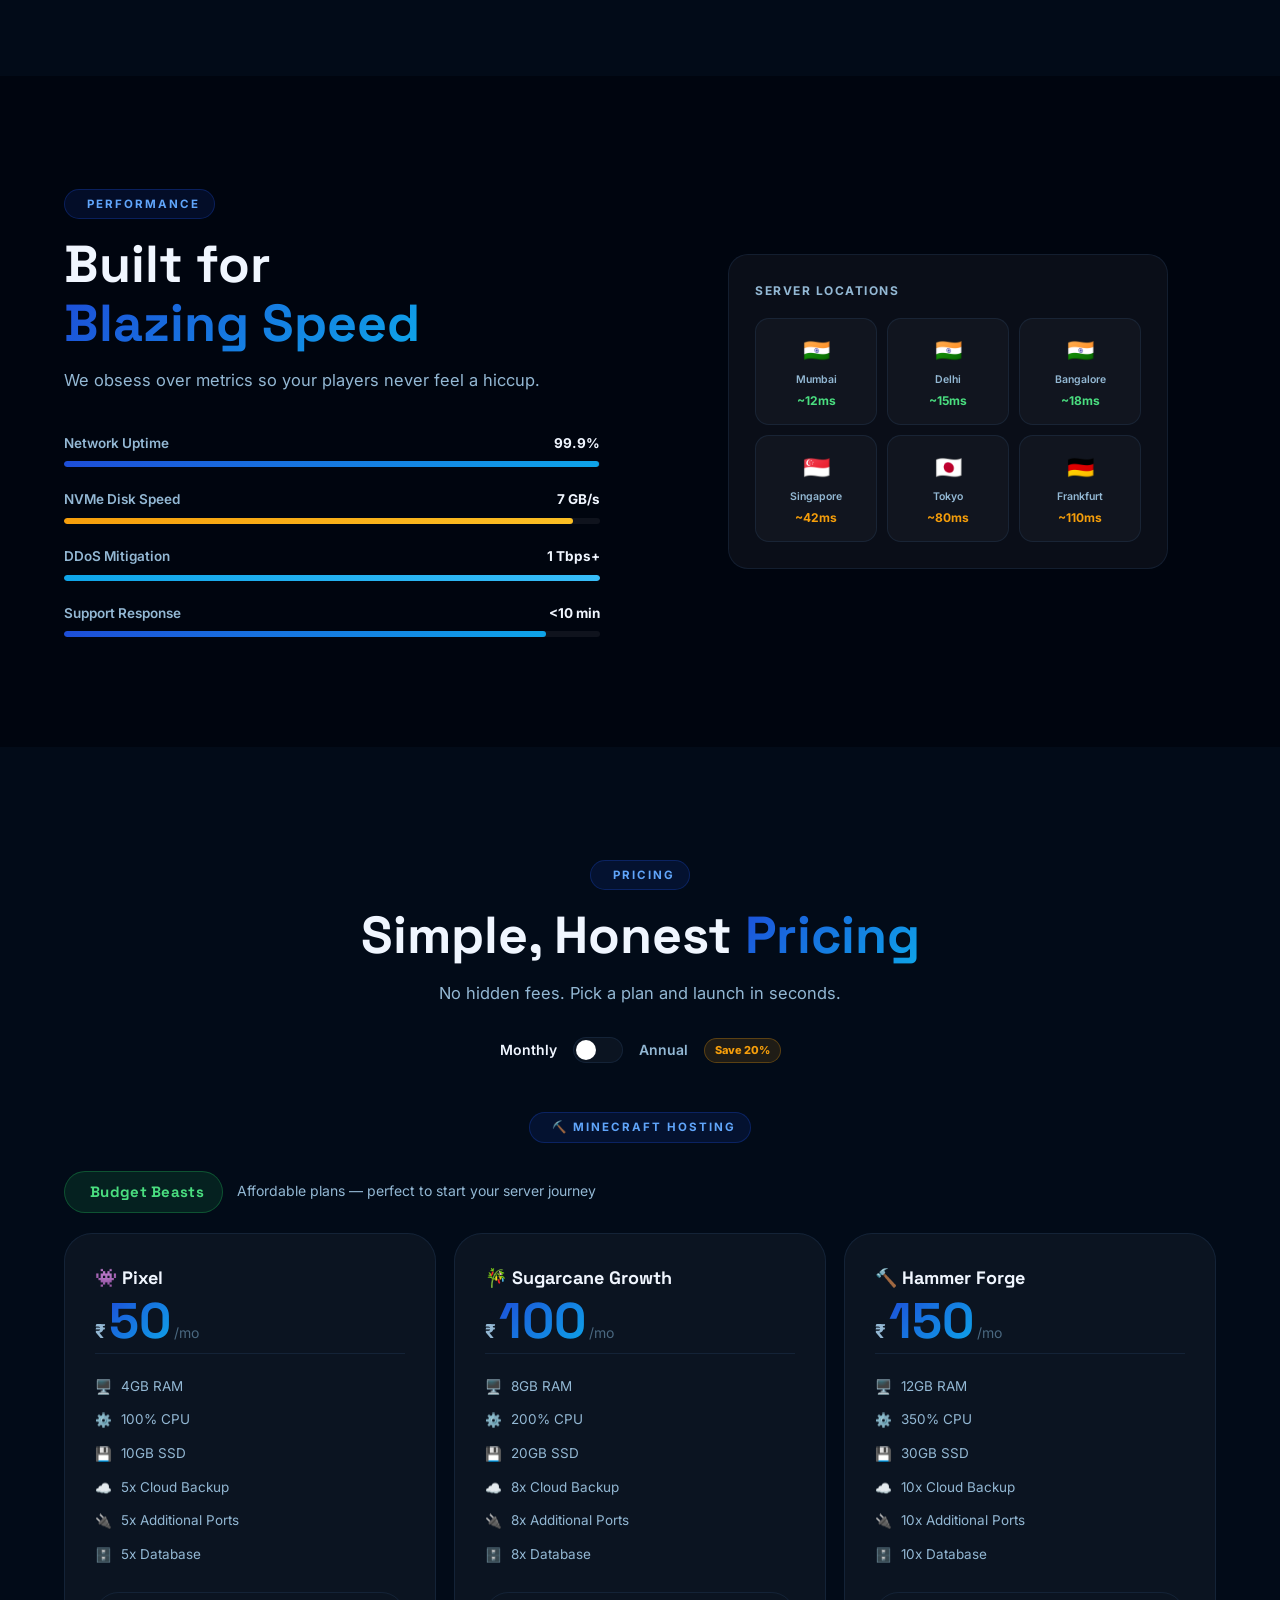
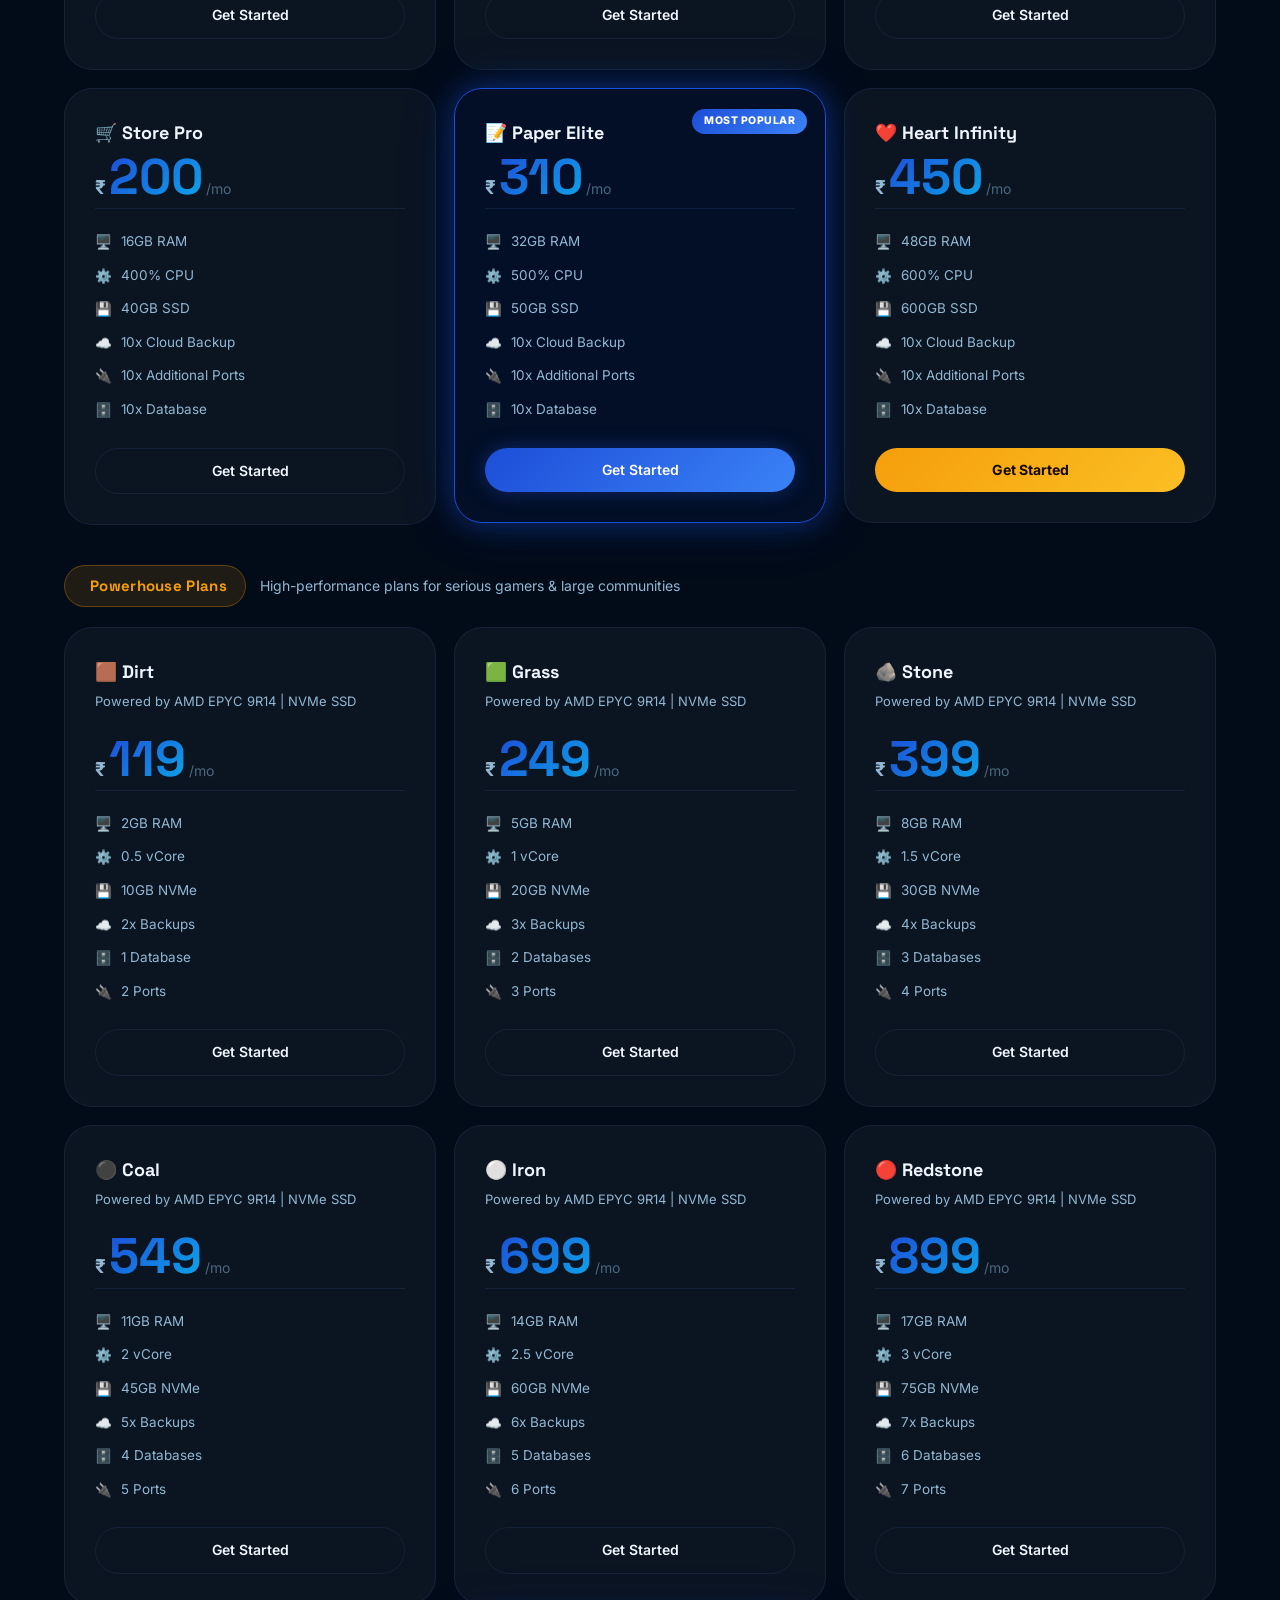
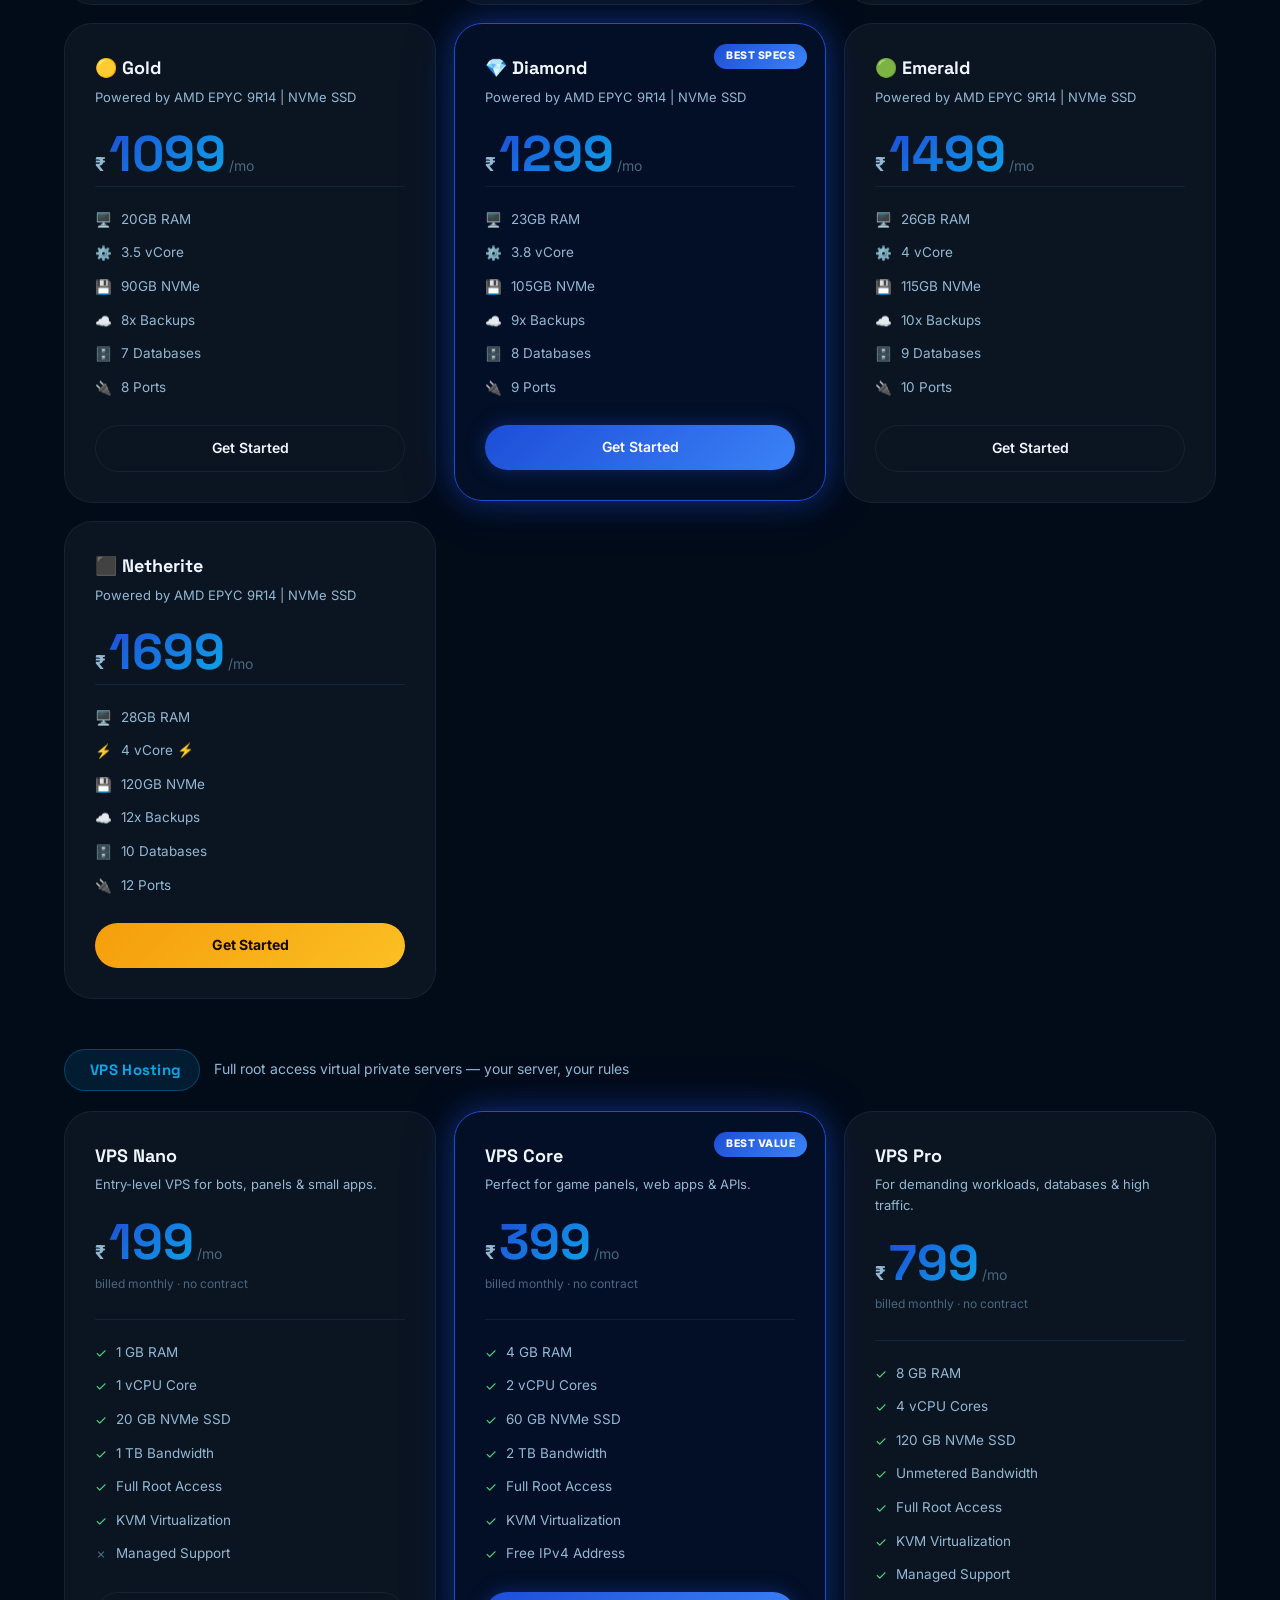
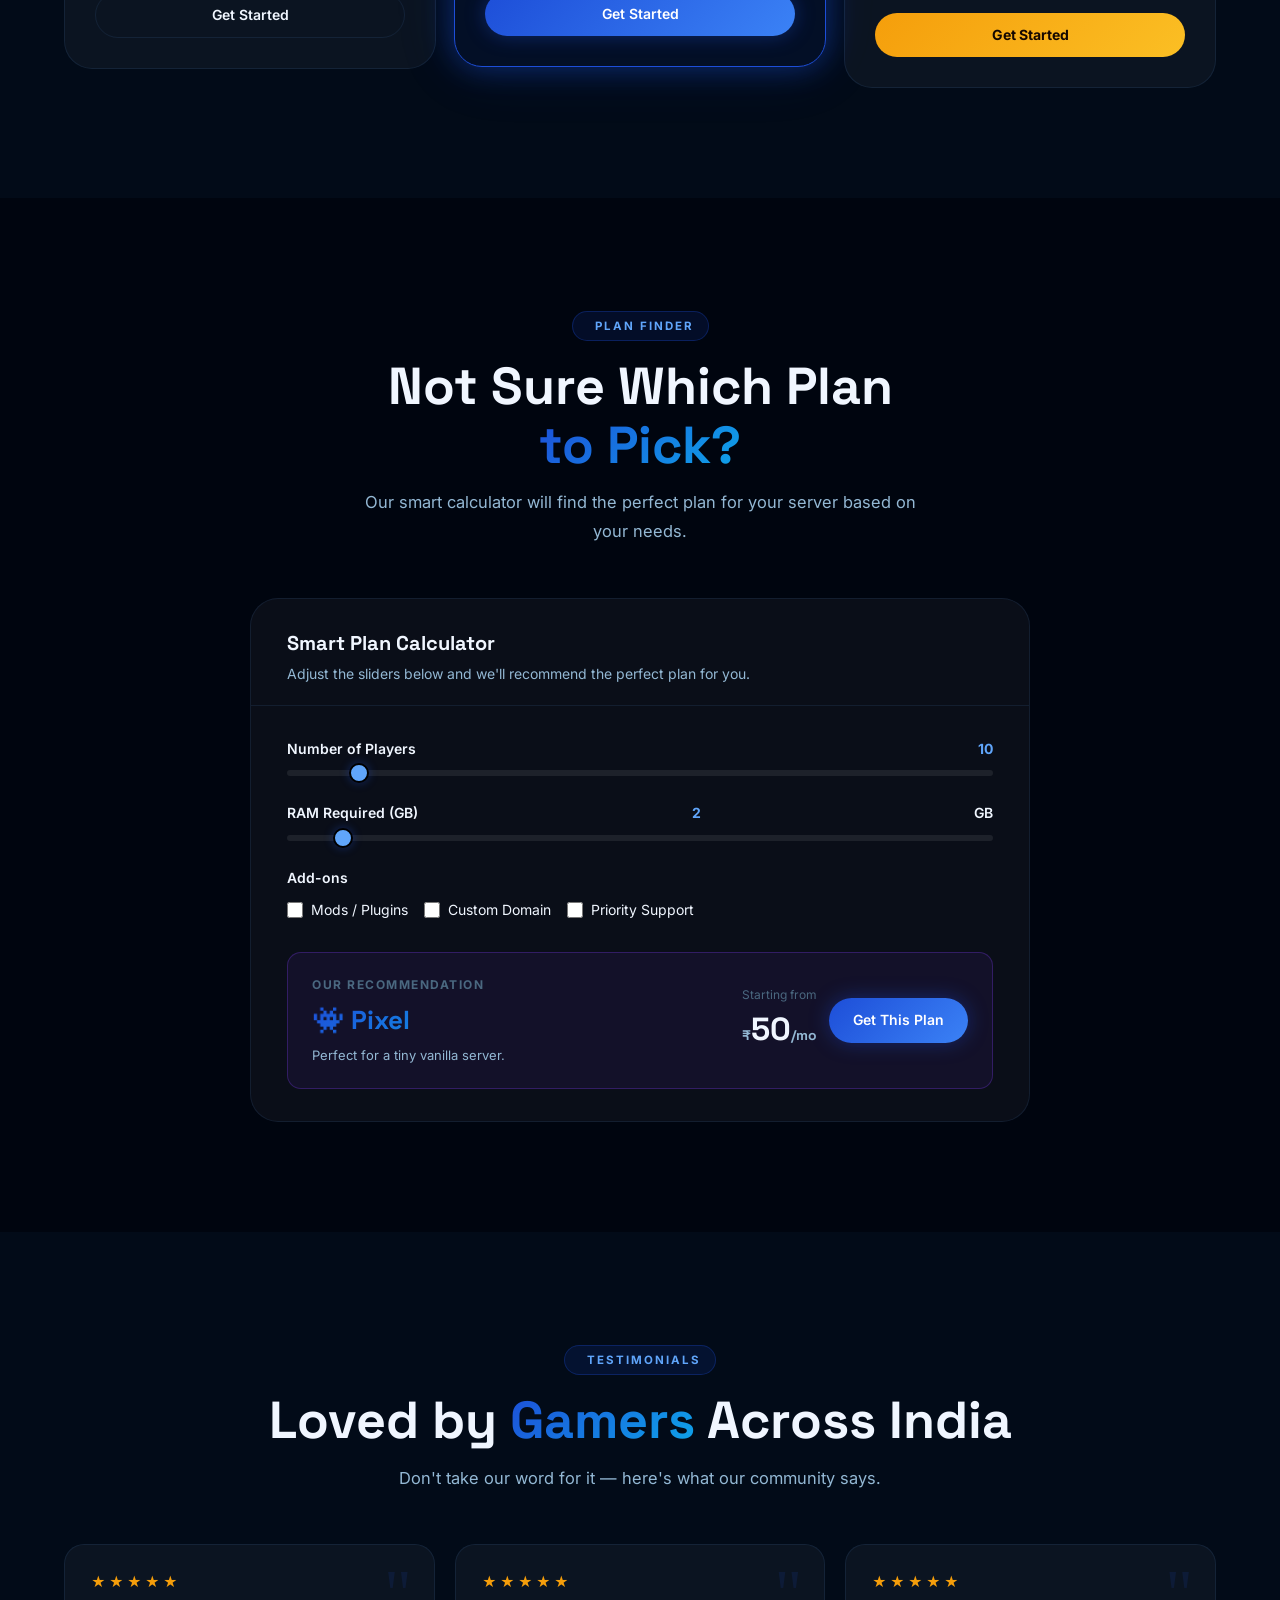
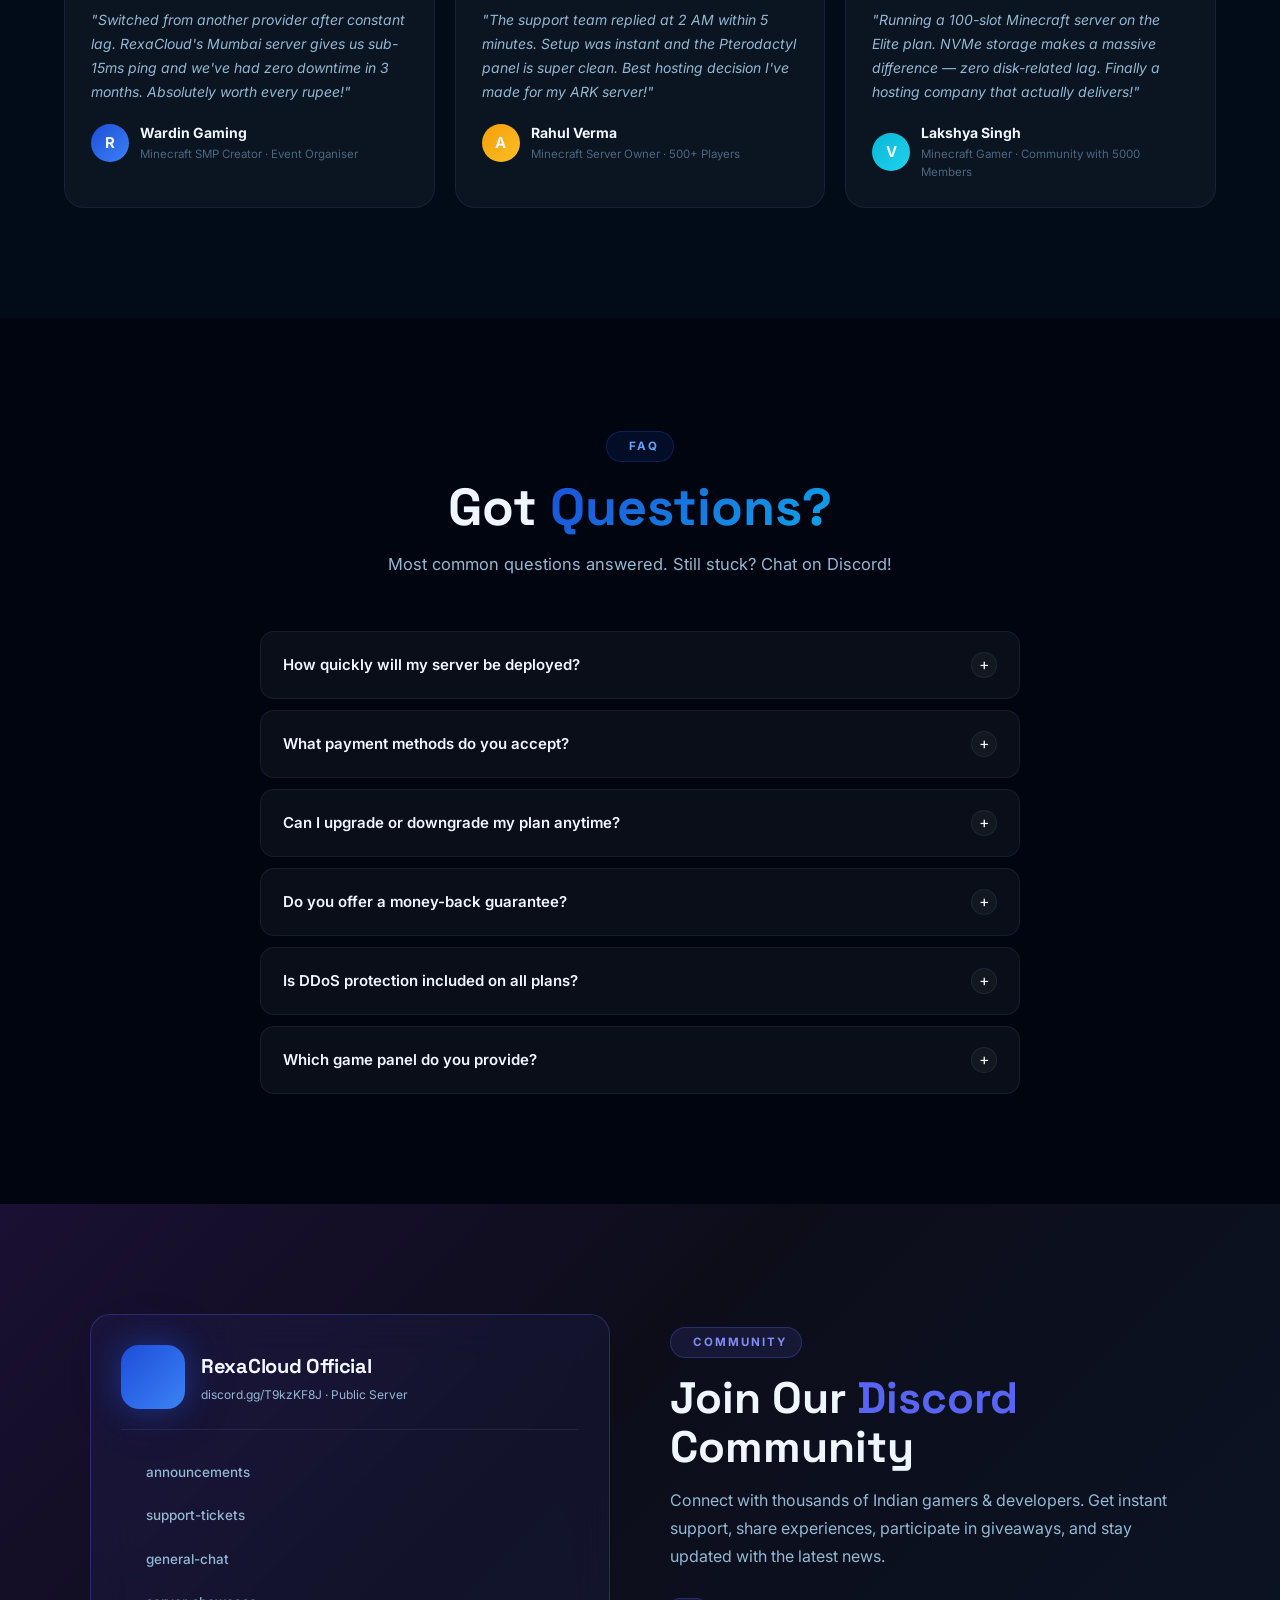
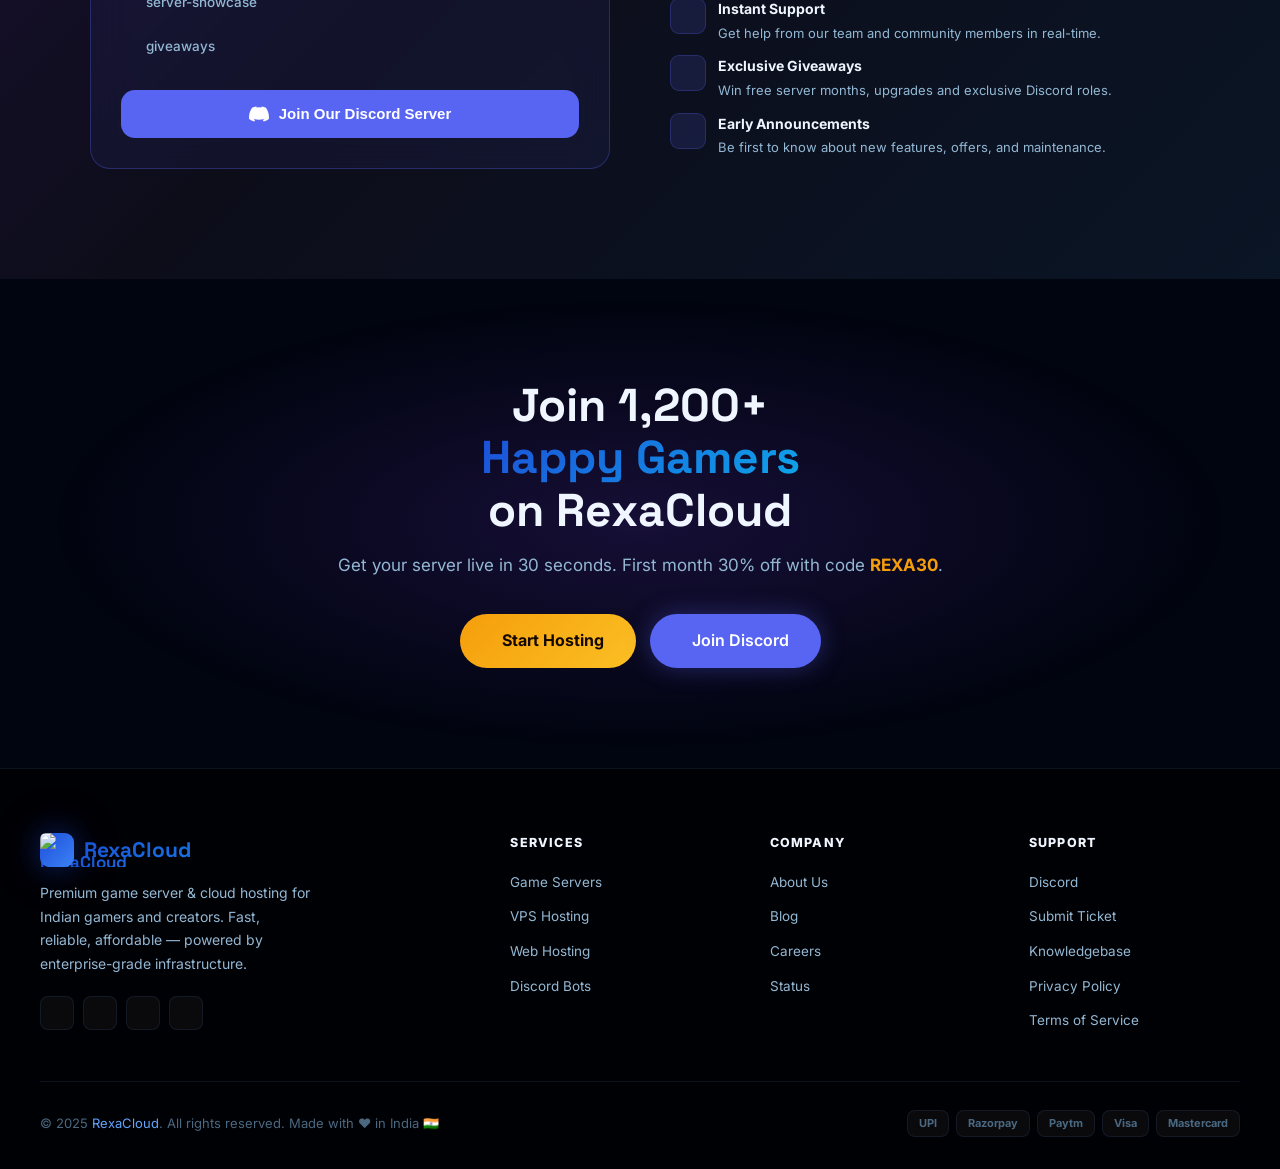
==== commit 2ded9fec: "Add files via upload" ====
--- a/index.html
+++ b/index.html
@@ -1,1266 +1,1318 @@
 <!DOCTYPE html>
 <html lang="en">
+
 <head>
-<meta charset="UTF-8">
-<meta name="viewport" content="width=device-width, initial-scale=1.0">
-<title>Legacy Network — The Ultimate Minecraft Experience</title>
-<link href="https://fonts.googleapis.com/css2?family=Bebas+Neue&family=Orbitron:wght@400;700;900&family=Rajdhani:wght@300;400;600;700&display=swap" rel="stylesheet">
-<style>
-  :root {
-    --gold: #FFD700;
-    --cyan: #00FFFF;
-    --magenta: #FF00FF;
-    --green: #00FF88;
-    --orange: #FF6600;
-    --red: #FF2244;
-    --blue: #0088FF;
-    --bg: #000000;
-    --surface: #0a0a0f;
-  }
-
-  * { margin: 0; padding: 0; box-sizing: border-box; }
-
-  html { scroll-behavior: smooth; }
-
-  body {
-    background: var(--bg);
-    color: #fff;
-    font-family: 'Rajdhani', sans-serif;
-    overflow-x: hidden;
-    cursor: none;
-  }
-
-  /* CUSTOM CURSOR */
-  .cursor {
-    width: 12px; height: 12px;
-    background: var(--cyan);
-    border-radius: 50%;
-    position: fixed;
-    pointer-events: none;
-    z-index: 99999;
-    transform: translate(-50%, -50%);
-    transition: transform 0.1s, background 0.2s;
-    box-shadow: 0 0 20px var(--cyan), 0 0 40px var(--cyan);
-  }
-  .cursor-ring {
-    width: 36px; height: 36px;
-    border: 2px solid rgba(0,255,255,0.4);
-    border-radius: 50%;
-    position: fixed;
-    pointer-events: none;
-    z-index: 99998;
-    transform: translate(-50%, -50%);
-    transition: all 0.15s ease;
-  }
-
-  /* CANVAS PARTICLES */
-  #canvas {
-    position: fixed;
-    top: 0; left: 0;
-    width: 100%; height: 100%;
-    pointer-events: none;
-    z-index: 0;
-  }
-
-  /* NAV */
-  nav {
-    position: fixed;
-    top: 0; width: 100%;
-    z-index: 1000;
-    padding: 20px 60px;
-    display: flex;
-    justify-content: space-between;
-    align-items: center;
-    background: linear-gradient(to bottom, rgba(0,0,0,0.9), transparent);
-    backdrop-filter: blur(10px);
-  }
-
-  .nav-logo {
-    font-family: 'Orbitron', monospace;
-    font-weight: 900;
-    font-size: 1.4rem;
-    letter-spacing: 4px;
-    background: linear-gradient(90deg, var(--cyan), var(--magenta), var(--gold));
-    -webkit-background-clip: text;
-    -webkit-text-fill-color: transparent;
-    text-shadow: none;
-    filter: drop-shadow(0 0 20px rgba(0,255,255,0.5));
-  }
-
-  .nav-links {
-    display: flex;
-    gap: 40px;
-    list-style: none;
-  }
-
-  .nav-links a {
-    color: rgba(255,255,255,0.7);
-    text-decoration: none;
-    font-family: 'Rajdhani', sans-serif;
-    font-size: 1rem;
-    font-weight: 600;
-    letter-spacing: 2px;
-    text-transform: uppercase;
-    transition: color 0.3s;
-    position: relative;
-  }
-
-  .nav-links a::after {
-    content: '';
-    position: absolute;
-    bottom: -4px; left: 0;
-    width: 0; height: 2px;
-    background: var(--cyan);
-    transition: width 0.3s;
-    box-shadow: 0 0 10px var(--cyan);
-  }
-
-  .nav-links a:hover { color: var(--cyan); }
-  .nav-links a:hover::after { width: 100%; }
-
-  /* ===================== HERO ===================== */
-  .hero {
-    position: relative;
-    min-height: 100vh;
-    display: flex;
-    flex-direction: column;
-    align-items: center;
-    justify-content: center;
-    text-align: center;
-    overflow: hidden;
-    z-index: 1;
-  }
-
-  /* Animated grid floor */
-  .grid-floor {
-    position: absolute;
-    bottom: 0; left: -50%;
-    width: 200%; height: 60%;
-    background-image:
-      linear-gradient(rgba(0,255,255,0.08) 1px, transparent 1px),
-      linear-gradient(90deg, rgba(0,255,255,0.08) 1px, transparent 1px);
-    background-size: 60px 60px;
-    transform: perspective(500px) rotateX(60deg);
-    transform-origin: bottom center;
-    animation: gridMove 8s linear infinite;
-  }
-
-  @keyframes gridMove {
-    0% { background-position: 0 0; }
-    100% { background-position: 0 60px; }
-  }
-
-  /* Radial glow behind title */
-  .hero-glow {
-    position: absolute;
-    width: 800px; height: 800px;
-    background: radial-gradient(circle, rgba(0,255,255,0.12) 0%, rgba(255,0,255,0.06) 40%, transparent 70%);
-    border-radius: 50%;
-    animation: glowPulse 4s ease-in-out infinite;
-    pointer-events: none;
-  }
-
-  @keyframes glowPulse {
-    0%, 100% { transform: scale(1); opacity: 0.8; }
-    50% { transform: scale(1.15); opacity: 1; }
-  }
-
-  .hero-badge {
-    display: inline-block;
-    background: linear-gradient(135deg, rgba(0,255,255,0.15), rgba(255,0,255,0.15));
-    border: 1px solid rgba(0,255,255,0.4);
-    padding: 8px 24px;
-    border-radius: 2px;
-    font-family: 'Orbitron', monospace;
-    font-size: 0.65rem;
-    letter-spacing: 5px;
-    text-transform: uppercase;
-    color: var(--cyan);
-    margin-bottom: 30px;
-    animation: fadeInDown 1s 0.2s both;
-    position: relative;
-    z-index: 2;
-  }
-
-  .hero-title {
-    font-family: 'Bebas Neue', sans-serif;
-    font-size: clamp(5rem, 14vw, 14rem);
-    line-height: 0.85;
-    letter-spacing: -2px;
-    position: relative;
-    z-index: 2;
-    animation: fadeInUp 1s 0.4s both;
-  }
-
-  .hero-title .word-legacy {
-    display: block;
-    background: linear-gradient(180deg, #ffffff 0%, #aaaaaa 100%);
-    -webkit-background-clip: text;
-    -webkit-text-fill-color: transparent;
-    filter: drop-shadow(0 0 40px rgba(255,255,255,0.3));
-  }
-
-  .hero-title .word-network {
-    display: block;
-    background: linear-gradient(90deg, var(--cyan), var(--magenta), var(--gold), var(--green));
-    background-size: 300% 100%;
-    -webkit-background-clip: text;
-    -webkit-text-fill-color: transparent;
-    animation: shimmer 3s linear infinite;
-    filter: drop-shadow(0 0 60px rgba(0,255,255,0.6));
-  }
-
-  @keyframes shimmer {
-    0% { background-position: 0% 50%; }
-    100% { background-position: 300% 50%; }
-  }
-
-  .hero-sub {
-    font-size: 1.3rem;
-    letter-spacing: 6px;
-    text-transform: uppercase;
-    color: rgba(255,255,255,0.5);
-    margin: 30px 0 50px;
-    font-weight: 300;
-    animation: fadeInUp 1s 0.6s both;
-    position: relative;
-    z-index: 2;
-  }
-
-  .hero-cta {
-    display: flex;
-    gap: 20px;
-    animation: fadeInUp 1s 0.8s both;
-    position: relative;
-    z-index: 2;
-  }
-
-  .btn-primary {
-    padding: 18px 50px;
-    background: linear-gradient(135deg, var(--cyan), var(--blue));
-    border: none;
-    color: #000;
-    font-family: 'Orbitron', monospace;
-    font-weight: 700;
-    font-size: 0.85rem;
-    letter-spacing: 3px;
-    text-transform: uppercase;
-    cursor: none;
-    position: relative;
-    overflow: hidden;
-    clip-path: polygon(12px 0%, 100% 0%, calc(100% - 12px) 100%, 0% 100%);
-    transition: transform 0.2s, filter 0.2s;
-  }
-
-  .btn-primary:hover {
-    transform: scale(1.05);
-    filter: brightness(1.2) drop-shadow(0 0 30px var(--cyan));
-  }
-
-  .btn-secondary {
-    padding: 18px 50px;
-    background: transparent;
-    border: 1px solid rgba(255,255,255,0.3);
-    color: #fff;
-    font-family: 'Orbitron', monospace;
-    font-weight: 700;
-    font-size: 0.85rem;
-    letter-spacing: 3px;
-    text-transform: uppercase;
-    cursor: none;
-    clip-path: polygon(12px 0%, 100% 0%, calc(100% - 12px) 100%, 0% 100%);
-    transition: all 0.3s;
-    text-decoration: none;
-    display: flex;
-    align-items: center;
-  }
-
-  .btn-secondary:hover {
-    background: rgba(255,255,255,0.08);
-    border-color: rgba(255,255,255,0.6);
-  }
-
-  .scroll-hint {
-    position: absolute;
-    bottom: 40px;
-    left: 50%;
-    transform: translateX(-50%);
-    display: flex;
-    flex-direction: column;
-    align-items: center;
-    gap: 10px;
-    color: rgba(255,255,255,0.3);
-    font-size: 0.7rem;
-    letter-spacing: 4px;
-    text-transform: uppercase;
-    animation: fadeInUp 1s 1.5s both;
-    z-index: 2;
-  }
-
-  .scroll-line {
-    width: 1px;
-    height: 60px;
-    background: linear-gradient(to bottom, rgba(0,255,255,0.8), transparent);
-    animation: scrollPulse 2s ease-in-out infinite;
-  }
-
-  @keyframes scrollPulse {
-    0%, 100% { opacity: 0.4; transform: scaleY(1); }
-    50% { opacity: 1; transform: scaleY(1.1); }
-  }
-
-  /* ===================== STATS ===================== */
-  .stats-bar {
-    position: relative;
-    z-index: 2;
-    padding: 40px 60px;
-    background: linear-gradient(90deg, rgba(0,255,255,0.05), rgba(255,0,255,0.05), rgba(0,255,255,0.05));
-    border-top: 1px solid rgba(0,255,255,0.15);
-    border-bottom: 1px solid rgba(0,255,255,0.15);
-    display: grid;
-    grid-template-columns: repeat(4, 1fr);
-    gap: 20px;
-    text-align: center;
-  }
-
-  .stat-item {
-    position: relative;
-  }
-
-  .stat-item::after {
-    content: '';
-    position: absolute;
-    right: 0; top: 20%;
-    width: 1px; height: 60%;
-    background: rgba(255,255,255,0.1);
-  }
-
-  .stat-item:last-child::after { display: none; }
-
-  .stat-number {
-    font-family: 'Orbitron', monospace;
-    font-size: 3rem;
-    font-weight: 900;
-    background: linear-gradient(135deg, var(--gold), var(--orange));
-    -webkit-background-clip: text;
-    -webkit-text-fill-color: transparent;
-    line-height: 1;
-  }
-
-  .stat-label {
-    font-size: 0.75rem;
-    letter-spacing: 3px;
-    text-transform: uppercase;
-    color: rgba(255,255,255,0.4);
-    margin-top: 8px;
-  }
-
-  /* ===================== GAMEMODES ===================== */
-  .section {
-    position: relative;
-    z-index: 2;
-    padding: 120px 60px;
-  }
-
-  .section-tag {
-    font-family: 'Orbitron', monospace;
-    font-size: 0.65rem;
-    letter-spacing: 6px;
-    color: var(--cyan);
-    text-transform: uppercase;
-    margin-bottom: 16px;
-    display: flex;
-    align-items: center;
-    gap: 12px;
-  }
-
-  .section-tag::before {
-    content: '';
-    width: 30px;
-    height: 1px;
-    background: var(--cyan);
-    box-shadow: 0 0 8px var(--cyan);
-  }
-
-  .section-title {
-    font-family: 'Bebas Neue', sans-serif;
-    font-size: clamp(3rem, 6vw, 6rem);
-    line-height: 1;
-    margin-bottom: 20px;
-    background: linear-gradient(180deg, #fff 0%, rgba(255,255,255,0.7) 100%);
-    -webkit-background-clip: text;
-    -webkit-text-fill-color: transparent;
-  }
-
-  .section-desc {
-    font-size: 1.1rem;
-    color: rgba(255,255,255,0.5);
-    max-width: 600px;
-    line-height: 1.7;
-    margin-bottom: 70px;
-    font-weight: 300;
-    letter-spacing: 0.5px;
-  }
-
-  /* Game cards */
-  .games-grid {
-    display: grid;
-    grid-template-columns: repeat(3, 1fr);
-    gap: 2px;
-  }
-
-  .game-card {
-    position: relative;
-    height: 380px;
-    overflow: hidden;
-    cursor: none;
-    group: true;
-  }
-
-  .game-card:first-child {
-    grid-row: span 2;
-    height: auto;
-    min-height: 760px;
-  }
-
-  .game-bg {
-    position: absolute;
-    inset: 0;
-    transition: transform 0.6s ease;
-  }
-
-  .game-card:hover .game-bg {
-    transform: scale(1.08);
-  }
-
-  .game-card-1 .game-bg { background: linear-gradient(135deg, #0a1628 0%, #001f4d 30%, #003080 60%, #001428 100%); }
-  .game-card-2 .game-bg { background: linear-gradient(135deg, #1a0a0a 0%, #4d0000 40%, #800020 70%, #1a0a0a 100%); }
-  .game-card-3 .game-bg { background: linear-gradient(135deg, #0a1a0a 0%, #004d00 40%, #008040 70%, #0a1a0a 100%); }
-  .game-card-4 .game-bg { background: linear-gradient(135deg, #1a0a1a 0%, #4d004d 40%, #800080 70%, #1a0a1a 100%); }
-  .game-card-5 .game-bg { background: linear-gradient(135deg, #1a1a0a 0%, #4d3d00 40%, #806000 70%, #1a1a0a 100%); }
-
-  /* Geometric pattern overlay */
-  .game-pattern {
-    position: absolute;
-    inset: 0;
-    opacity: 0.12;
-    background-image:
-      repeating-linear-gradient(45deg, rgba(255,255,255,0.1) 0, rgba(255,255,255,0.1) 1px, transparent 0, transparent 50%);
-    background-size: 20px 20px;
-    transition: opacity 0.4s;
-  }
-
-  .game-card:hover .game-pattern { opacity: 0.25; }
-
-  /* Floating 3D cube icon */
-  .game-icon {
-    position: absolute;
-    top: 40px;
-    right: 40px;
-    width: 80px;
-    height: 80px;
-    display: flex;
-    align-items: center;
-    justify-content: center;
-    font-size: 2.5rem;
-    animation: floatIcon 3s ease-in-out infinite;
-    filter: drop-shadow(0 0 20px currentColor);
-  }
-
-  .game-card:first-child .game-icon {
-    width: 120px;
-    height: 120px;
-    font-size: 4rem;
-    top: 60px;
-    right: 60px;
-  }
-
-  @keyframes floatIcon {
-    0%, 100% { transform: translateY(0) rotate(0deg); }
-    50% { transform: translateY(-12px) rotate(5deg); }
-  }
-
-  /* Glowing orb */
-  .game-orb {
-    position: absolute;
-    bottom: -60px;
-    left: -60px;
-    width: 200px;
-    height: 200px;
-    border-radius: 50%;
-    opacity: 0.25;
-    transition: opacity 0.4s, transform 0.4s;
-    filter: blur(40px);
-  }
-
-  .game-card:hover .game-orb {
-    opacity: 0.5;
-    transform: scale(1.3);
-  }
-
-  .game-card-1 .game-orb { background: var(--blue); }
-  .game-card-2 .game-orb { background: var(--red); }
-  .game-card-3 .game-orb { background: var(--green); }
-  .game-card-4 .game-orb { background: var(--magenta); }
-  .game-card-5 .game-orb { background: var(--gold); }
-
-  .game-content {
-    position: absolute;
-    bottom: 0; left: 0; right: 0;
-    padding: 40px;
-    background: linear-gradient(to top, rgba(0,0,0,0.9) 0%, transparent 100%);
-    transform: translateY(20px);
-    transition: transform 0.4s;
-  }
-
-  .game-card:hover .game-content { transform: translateY(0); }
-
-  .game-name {
-    font-family: 'Bebas Neue', sans-serif;
-    font-size: 2.5rem;
-    letter-spacing: 3px;
-    line-height: 1;
-    margin-bottom: 10px;
-  }
-
-  .game-card:first-child .game-name { font-size: 4rem; }
-
-  .game-desc {
-    font-size: 0.9rem;
-    color: rgba(255,255,255,0.6);
-    line-height: 1.6;
-    opacity: 0;
-    transform: translateY(10px);
-    transition: all 0.4s 0.1s;
-    letter-spacing: 0.5px;
-  }
-
-  .game-card:hover .game-desc {
-    opacity: 1;
-    transform: translateY(0);
-  }
-
-  .game-tag {
-    display: inline-block;
-    padding: 4px 14px;
-    border-radius: 1px;
-    font-size: 0.65rem;
-    font-family: 'Orbitron', monospace;
-    letter-spacing: 3px;
-    text-transform: uppercase;
-    margin-bottom: 14px;
-  }
-
-  /* ===================== FEATURES ===================== */
-  .features-grid {
-    display: grid;
-    grid-template-columns: repeat(3, 1fr);
-    gap: 30px;
-  }
-
-  .feature-card {
-    padding: 40px;
-    background: rgba(255,255,255,0.02);
-    border: 1px solid rgba(255,255,255,0.07);
-    position: relative;
-    overflow: hidden;
-    transition: border-color 0.3s, background 0.3s;
-    clip-path: polygon(0 0, calc(100% - 20px) 0, 100% 20px, 100% 100%, 20px 100%, 0 calc(100% - 20px));
-  }
-
-  .feature-card::before {
-    content: '';
-    position: absolute;
-    top: 0; left: 0;
-    width: 100%; height: 3px;
-    opacity: 0;
-    transition: opacity 0.3s;
-  }
-
-  .feature-card:hover {
-    border-color: rgba(255,255,255,0.2);
-    background: rgba(255,255,255,0.04);
-  }
-
-  .feature-card:hover::before { opacity: 1; }
-
-  .f1::before { background: linear-gradient(90deg, var(--cyan), var(--blue)); }
-  .f2::before { background: linear-gradient(90deg, var(--magenta), var(--red)); }
-  .f3::before { background: linear-gradient(90deg, var(--green), var(--cyan)); }
-  .f4::before { background: linear-gradient(90deg, var(--gold), var(--orange)); }
-  .f5::before { background: linear-gradient(90deg, var(--blue), var(--magenta)); }
-  .f6::before { background: linear-gradient(90deg, var(--red), var(--gold)); }
-
-  .feature-icon {
-    font-size: 2rem;
-    margin-bottom: 20px;
-  }
-
-  .feature-title {
-    font-family: 'Orbitron', monospace;
-    font-size: 0.9rem;
-    font-weight: 700;
-    letter-spacing: 2px;
-    margin-bottom: 14px;
-    text-transform: uppercase;
-  }
-
-  .feature-text {
-    font-size: 0.9rem;
-    color: rgba(255,255,255,0.45);
-    line-height: 1.7;
-    font-weight: 300;
-  }
-
-  /* ===================== IP SECTION ===================== */
-  .ip-section {
-    position: relative;
-    z-index: 2;
-    padding: 140px 60px;
-    text-align: center;
-    overflow: hidden;
-  }
-
-  .ip-bg {
-    position: absolute;
-    inset: 0;
-    background:
-      radial-gradient(ellipse at 20% 50%, rgba(0,255,255,0.07) 0%, transparent 50%),
-      radial-gradient(ellipse at 80% 50%, rgba(255,0,255,0.07) 0%, transparent 50%);
-  }
-
-  .ip-lines {
-    position: absolute;
-    inset: 0;
-    overflow: hidden;
-    opacity: 0.08;
-  }
-
-  .ip-lines::before, .ip-lines::after {
-    content: '';
-    position: absolute;
-    width: 1px;
-    height: 100%;
-    background: linear-gradient(to bottom, transparent, var(--cyan), transparent);
-  }
-
-  .ip-lines::before { left: 25%; animation: scanLine 4s ease-in-out infinite; }
-  .ip-lines::after { right: 25%; animation: scanLine 4s ease-in-out infinite 2s; }
-
-  @keyframes scanLine {
-    0%, 100% { opacity: 0; transform: scaleY(0); }
-    50% { opacity: 1; transform: scaleY(1); }
-  }
-
-  .ip-eyebrow {
-    font-family: 'Orbitron', monospace;
-    font-size: 0.65rem;
-    letter-spacing: 8px;
-    color: var(--cyan);
-    text-transform: uppercase;
-    margin-bottom: 30px;
-    position: relative;
-    z-index: 2;
-  }
-
-  .ip-headline {
-    font-family: 'Bebas Neue', sans-serif;
-    font-size: clamp(3rem, 7vw, 8rem);
-    line-height: 1;
-    margin-bottom: 20px;
-    background: linear-gradient(180deg, #fff 0%, rgba(255,255,255,0.6) 100%);
-    -webkit-background-clip: text;
-    -webkit-text-fill-color: transparent;
-    position: relative;
-    z-index: 2;
-  }
-
-  .ip-sub {
-    font-size: 1rem;
-    letter-spacing: 3px;
-    color: rgba(255,255,255,0.4);
-    margin-bottom: 70px;
-    position: relative;
-    z-index: 2;
-    text-transform: uppercase;
-    font-weight: 300;
-  }
-
-  /* The IP box */
-  .ip-box-container {
-    position: relative;
-    z-index: 2;
-    display: inline-block;
-  }
-
-  /* Rotating border gradient */
-  .ip-box-ring {
-    position: absolute;
-    inset: -3px;
-    background: linear-gradient(var(--angle, 0deg), var(--cyan), var(--magenta), var(--gold), var(--green), var(--cyan));
-    border-radius: 4px;
-    animation: rotateBorder 3s linear infinite;
-    z-index: -1;
-  }
-
-  @property --angle {
-    syntax: '<angle>';
-    inherits: false;
-    initial-value: 0deg;
-  }
-
-  @keyframes rotateBorder {
-    to { --angle: 360deg; }
-  }
-
-  .ip-box {
-    background: #050510;
-    padding: 50px 80px;
-    display: flex;
-    align-items: center;
-    gap: 30px;
-    position: relative;
-  }
-
-  .ip-address {
-    font-family: 'Orbitron', monospace;
-    font-size: clamp(1.5rem, 4vw, 2.8rem);
-    font-weight: 700;
-    letter-spacing: 4px;
-    background: linear-gradient(90deg, var(--cyan), var(--magenta));
-    -webkit-background-clip: text;
-    -webkit-text-fill-color: transparent;
-    filter: drop-shadow(0 0 30px rgba(0,255,255,0.5));
-  }
-
-  .divider-v {
-    width: 1px;
-    height: 40px;
-    background: rgba(255,255,255,0.15);
-  }
-
-  .copy-btn {
-    display: flex;
-    align-items: center;
-    gap: 10px;
-    padding: 16px 32px;
-    background: linear-gradient(135deg, var(--cyan), var(--blue));
-    border: none;
-    color: #000;
-    font-family: 'Orbitron', monospace;
-    font-weight: 700;
-    font-size: 0.75rem;
-    letter-spacing: 3px;
-    text-transform: uppercase;
-    cursor: none;
-    clip-path: polygon(8px 0%, 100% 0%, calc(100% - 8px) 100%, 0% 100%);
-    transition: all 0.3s;
-    position: relative;
-    overflow: hidden;
-  }
-
-  .copy-btn:hover {
-    filter: brightness(1.3) drop-shadow(0 0 20px var(--cyan));
-    transform: scale(1.05);
-  }
-
-  .copy-btn.copied {
-    background: linear-gradient(135deg, var(--green), #00aa66);
-  }
-
-  .copy-icon { font-size: 1rem; }
-
-  .copy-toast {
-    position: absolute;
-    top: -50px;
-    left: 50%;
-    transform: translateX(-50%);
-    background: var(--green);
-    color: #000;
-    padding: 8px 20px;
-    font-family: 'Orbitron', monospace;
-    font-size: 0.7rem;
-    letter-spacing: 3px;
-    white-space: nowrap;
-    opacity: 0;
-    transition: opacity 0.3s;
-    pointer-events: none;
-    clip-path: polygon(6px 0%, 100% 0%, calc(100% - 6px) 100%, 0% 100%);
-  }
-
-  .copy-toast.show { opacity: 1; }
-
-  .ip-note {
-    margin-top: 30px;
-    font-size: 0.8rem;
-    color: rgba(255,255,255,0.3);
-    letter-spacing: 2px;
-    text-transform: uppercase;
-    position: relative;
-    z-index: 2;
-  }
-
-  /* ===================== FOOTER ===================== */
-  footer {
-    position: relative;
-    z-index: 2;
-    border-top: 1px solid rgba(255,255,255,0.07);
-    padding: 60px;
-    display: grid;
-    grid-template-columns: 1fr auto;
-    gap: 40px;
-    align-items: center;
-  }
-
-  .footer-logo {
-    font-family: 'Orbitron', monospace;
-    font-weight: 900;
-    font-size: 1.5rem;
-    letter-spacing: 4px;
-    background: linear-gradient(90deg, var(--cyan), var(--magenta));
-    -webkit-background-clip: text;
-    -webkit-text-fill-color: transparent;
-    margin-bottom: 12px;
-  }
-
-  .footer-copy {
-    font-size: 0.8rem;
-    color: rgba(255,255,255,0.3);
-    letter-spacing: 2px;
-  }
-
-  .footer-links {
-    display: flex;
-    gap: 30px;
-  }
-
-  .footer-links a {
-    color: rgba(255,255,255,0.4);
-    text-decoration: none;
-    font-size: 0.8rem;
-    letter-spacing: 2px;
-    text-transform: uppercase;
-    transition: color 0.3s;
-  }
-
-  .footer-links a:hover { color: var(--cyan); }
-
-  /* SEPARATOR */
-  .section-separator {
-    position: relative;
-    z-index: 2;
-    height: 2px;
-    background: linear-gradient(90deg, transparent, var(--cyan), var(--magenta), var(--gold), transparent);
-    margin: 0;
-    opacity: 0.3;
-  }
-
-  /* KEYFRAMES */
-  @keyframes fadeInDown {
-    from { opacity: 0; transform: translateY(-20px); }
-    to { opacity: 1; transform: translateY(0); }
-  }
-
-  @keyframes fadeInUp {
-    from { opacity: 0; transform: translateY(30px); }
-    to { opacity: 1; transform: translateY(0); }
-  }
-
-  /* Responsive */
-  @media (max-width: 1024px) {
-    nav { padding: 20px 30px; }
-    .stats-bar { grid-template-columns: repeat(2, 1fr); }
-    .games-grid { grid-template-columns: 1fr 1fr; }
-    .game-card:first-child { grid-row: span 1; min-height: 380px; }
-    .features-grid { grid-template-columns: 1fr 1fr; }
-    .section { padding: 80px 30px; }
-    .ip-box { padding: 30px 40px; }
-  }
-
-  @media (max-width: 600px) {
-    .games-grid { grid-template-columns: 1fr; }
-    .features-grid { grid-template-columns: 1fr; }
-    .stats-bar { grid-template-columns: 1fr 1fr; }
-    .nav-links { display: none; }
-    .ip-box { flex-direction: column; padding: 30px; }
-    footer { grid-template-columns: 1fr; }
-  }
-</style>
+    <meta charset="UTF-8" />
+    <meta name="viewport" content="width=device-width, initial-scale=1.0" />
+    <title>RexaCloud — Premium Game & Cloud Hosting</title>
+    <meta name="description"
+        content="RexaCloud offers premium game server hosting, VPS, and web hosting with 99.9% uptime, DDoS protection, and 24/7 support. Start from ₹89/mo." />
+    <meta name="keywords"
+        content="game hosting, minecraft hosting, VPS hosting, web hosting India, game server, RexaCloud" />
+    <link rel="icon" href="logo.png" type="image/png" />
+
+    <link rel="stylesheet" href="styles.css" />
+    <link rel="stylesheet" href="https://cdnjs.cloudflare.com/ajax/libs/remixicon/4.2.0/remixicon.min.css" />
+    <script src="https://unpkg.com/lenis@1.1.20/dist/lenis.min.js"></script>
 </head>
+
 <body>
 
-<div class="cursor" id="cursor"></div>
-<div class="cursor-ring" id="cursorRing"></div>
-<canvas id="canvas"></canvas>
-
-<!-- NAV -->
-<nav>
-  <div class="nav-logo">LEGACY NETWORK</div>
-  <ul class="nav-links">
-    <li><a href="#gamemodes">Gamemodes</a></li>
-    <li><a href="#features">Features</a></li>
-    <li><a href="#join">Join</a></li>
-  </ul>
-</nav>
-
-<!-- HERO -->
-<section class="hero">
-  <div class="grid-floor"></div>
-  <div class="hero-glow"></div>
-  <div class="hero-badge">⚡ The #1 Minecraft Network</div>
-  <h1 class="hero-title">
-    <span class="word-legacy">Legacy</span>
-    <span class="word-network">Network</span>
-  </h1>
-  <p class="hero-sub">Where Legends Are Made &nbsp;•&nbsp; Bedwars &nbsp;•&nbsp; Survival &nbsp;•&nbsp; And More</p>
-  <div class="hero-cta">
-    <a href="#join" class="btn-primary">Join Now</a>
-    <a href="#gamemodes" class="btn-secondary">Explore Modes →</a>
-  </div>
-  <div class="scroll-hint">
-    <div class="scroll-line"></div>
-    Scroll
-  </div>
-</section>
-
-<!-- STATS -->
-<div class="stats-bar">
-  <div class="stat-item">
-    <div class="stat-number">50K+</div>
-    <div class="stat-label">Players Online</div>
-  </div>
-  <div class="stat-item">
-    <div class="stat-number">12</div>
-    <div class="stat-label">Game Modes</div>
-  </div>
-  <div class="stat-item">
-    <div class="stat-number">99.9%</div>
-    <div class="stat-label">Uptime</div>
-  </div>
-  <div class="stat-item">
-    <div class="stat-number">5★</div>
-    <div class="stat-label">Player Rating</div>
-  </div>
-</div>
-
-<div class="section-separator"></div>
-
-<!-- GAMEMODES -->
-<section class="section" id="gamemodes">
-  <div class="section-tag">Game Modes</div>
-  <h2 class="section-title">Choose Your<br>Battleground</h2>
-  <p class="section-desc">Five elite game modes engineered for maximum intensity. Every match, a new legend is born.</p>
-
-  <div class="games-grid">
-    <!-- BedWars — hero card -->
-    <div class="game-card game-card-1">
-      <div class="game-bg"></div>
-      <div class="game-pattern"></div>
-      <div class="game-orb"></div>
-      <div class="game-icon" style="color: var(--blue);">🛏️</div>
-      <div class="game-content">
-        <div class="game-tag" style="background: rgba(0,136,255,0.2); color: var(--blue); border: 1px solid rgba(0,136,255,0.4);">🔥 Most Popular</div>
-        <div class="game-name" style="color: var(--blue);">BedWars</div>
-        <div class="game-desc">Defend your bed. Destroy theirs. The ultimate team strategy experience — upgrade, fight, survive. The most legendary game mode on Legacy Network.</div>
-      </div>
+    <canvas id="starfield"></canvas>
+    <div class="aurora">
+        <div class="aurora-blob ab1"></div>
+        <div class="aurora-blob ab2"></div>
+        <div class="aurora-blob ab3"></div>
     </div>
 
-    <div class="game-card game-card-2">
-      <div class="game-bg"></div>
-      <div class="game-pattern"></div>
-      <div class="game-orb"></div>
-      <div class="game-icon" style="color: var(--red);">⚔️</div>
-      <div class="game-content">
-        <div class="game-tag" style="background: rgba(255,34,68,0.2); color: var(--red); border: 1px solid rgba(255,34,68,0.4);">PvP</div>
-        <div class="game-name" style="color: var(--red);">SkyWars</div>
-        <div class="game-desc">Battle on floating islands. Last one standing wins glory.</div>
-      </div>
+    <!-- ANNOUNCEMENT -->
+    <div class="ann" id="ann">
+        <i class="ri-megaphone-fill"></i> Launch Offer: <strong>30% OFF</strong> all plans · Use code <a
+            href="#pricing">REXA30</a> · Limited time only! Join our Discord for more offers
+        <button class="ann-close" id="annClose">×</button>
     </div>
 
-    <div class="game-card game-card-3">
-      <div class="game-bg"></div>
-      <div class="game-pattern"></div>
-      <div class="game-orb"></div>
-      <div class="game-icon" style="color: var(--green);">🌿</div>
-      <div class="game-content">
-        <div class="game-tag" style="background: rgba(0,255,136,0.2); color: var(--green); border: 1px solid rgba(0,255,136,0.4);">Open World</div>
-        <div class="game-name" style="color: var(--green);">Survival</div>
-        <div class="game-desc">Build, explore, conquer. The world is yours.</div>
-      </div>
+    <!-- NAVBAR -->
+    <nav class="nav ann-visible" id="nav">
+        <div class="nav-in">
+            <a href="#" class="logo">
+                <div class="logo-icon"><img src="logo.png" alt="RexaCloud Logo"
+                        style="width:100%;height:100%;object-fit:cover;border-radius:6px;" /></div>RexaCloud
+            </a>
+            <ul class="nav-links">
+                <li><a href="#games">Games</a></li>
+                <li class="dd"><a href="#">Services</a>
+                    <ul class="dd-menu">
+                        <li><a href="#games"><i class="ri-gamepad-fill"></i> Game Servers</a></li>
+                        <li><a href="#pricing"><i class="ri-server-fill"></i> VPS Hosting</a></li>
+                        <li><a href="#pricing"><i class="ri-global-fill"></i> Web Hosting</a></li>
+                    </ul>
+                </li>
+                <li><a href="#panel">Our Panel</a></li>
+                <li><a href="#pricing">Pricing</a></li>
+                <li><a href="#calculator">Plan Finder</a></li>
+                <li><a href="#faq">FAQ</a></li>
+                <li><a href="#discord">Discord</a></li>
+            </ul>
+            <div class="nav-cta">
+                <a href="dashboard.html" class="btn btn-ghost btn-sm">Login / Client Area</a>
+                <a href="#pricing" class="btn btn-p btn-sm">Get Started</a>
+            </div>
+            <button class="hamburger" id="hamburger"><span></span><span></span><span></span></button>
+        </div>
+    </nav>
+
+    <!-- MOBILE MENU -->
+    <div class="mob-menu" id="mobMenu">
+        <a href="#games" onclick="closeMob()">Games</a>
+        <a href="#panel" onclick="closeMob()">Our Panel</a>
+        <a href="#pricing" onclick="closeMob()">Pricing</a>
+        <a href="#calculator" onclick="closeMob()">Plan Finder</a>
+        <a href="#discord" onclick="closeMob()">Discord</a>
+        <a href="#faq" onclick="closeMob()">FAQ</a>
+        <div class="mob-bottom">
+            <a href="#" class="btn btn-ghost" onclick="closeMob()">Login</a>
+            <a href="#pricing" class="btn btn-p" onclick="closeMob()">Get Started →</a>
+        </div>
     </div>
 
-    <div class="game-card game-card-4">
-      <div class="game-bg"></div>
-      <div class="game-pattern"></div>
-      <div class="game-orb"></div>
-      <div class="game-icon" style="color: var(--magenta);">🏰</div>
-      <div class="game-content">
-        <div class="game-tag" style="background: rgba(255,0,255,0.2); color: var(--magenta); border: 1px solid rgba(255,0,255,0.4);">Strategy</div>
-        <div class="game-name" style="color: var(--magenta);">Factions</div>
-        <div class="game-desc">Form alliances. Wage war. Rule the server.</div>
-      </div>
+    <!-- ===== HERO ===== -->
+    <section id="hero">
+        <div class="hero-bg"
+            style="position:absolute; top:0; left:0; width:100%; height:100%; z-index:-2; background-image: url('img/hero/underwater.jpg'); background-size:cover; background-position:center;">
+            <div class="hero-overlay"
+                style="position:absolute; inset:0; background: linear-gradient(90deg, rgba(3,7,18,0.95) 0%, rgba(3,7,18,0.7) 100%);">
+            </div>
+        </div>
+
+        <div class="hero-glow hg1" style="z-index: 1;"></div>
+        <div class="hero-glow hg2" style="z-index: 1;"></div>
+
+        <div class="hero-in"
+            style="justify-content:space-between; max-width:1200px; margin:0 auto; position:relative; z-index:10; display:flex; align-items:center; flex-wrap: wrap;">
+
+            <!-- Left Side: Text Content -->
+            <div style="flex:1; max-width:640px; text-align:left;">
+                <div class="hero-badge" style="margin:0 0 24px 0;"><span class="pulse"></span>Now Serving 1,200+ Active
+                    Servers</div>
+                <h1 class="hero-title" style="font-size: clamp(48px, 6vw, 76px); line-height: 1.1;">Power
+                    Your<br />World With<br /><span class="gt">RexaCloud</span></h1>
+                <p class="hero-desc" style="margin:24px 0; max-width:540px;">Premium Minecraft server & cloud hosting
+                    built for Indian gamers and creators.
+                    Lightning-fast NVMe SSDs, full DDoS protection, 99.9% uptime — starting at just ₹50/mo.</p>
+                <div class="hero-cta" style="justify-content:flex-start; margin-bottom:48px;">
+                    <a href="#pricing" class="btn btn-a btn-lg"><i class="ri-rocket-2-fill"></i> Start Hosting</a>
+                    <a href="#games" class="btn btn-o btn-lg"><i class="ri-gamepad-line"></i> Browse Games</a>
+                </div>
+                <div class="hero-stats" style="justify-content:flex-start; gap:32px;">
+                    <div>
+                        <div class="hstat-val">99.9%</div>
+                        <div class="hstat-lbl">Uptime SLA</div>
+                    </div>
+                    <div>
+                        <div class="hstat-val">&lt;25ms</div>
+                        <div class="hstat-lbl">Avg. Latency</div>
+                    </div>
+                    <div>
+                        <div class="hstat-val">1,200+</div>
+                        <div class="hstat-lbl">Active Servers</div>
+                    </div>
+                    <div>
+                        <div class="hstat-val">24/7</div>
+                        <div class="hstat-lbl">Live Support</div>
+                    </div>
+                </div>
+            </div>
+
+            <!-- Right Side: Rotating Emojis -->
+            <div
+                style="flex:1; display:flex; justify-content:center; align-items:center; position:relative; min-height: 500px; min-width: 300px;">
+                <div class="hero-emojis" style="position:relative; width:0; height:0;">
+                    <!-- 8 revolving emojis representing plan features -->
+                    <div class="orbit-wrap" style="--rotation: 0deg;"><span class="emoji">👾</span></div>
+                    <div class="orbit-wrap" style="--rotation: 45deg;"><span class="emoji">🖥️</span></div>
+                    <div class="orbit-wrap" style="--rotation: 90deg;"><span class="emoji">⚙️</span></div>
+                    <div class="orbit-wrap" style="--rotation: 135deg;"><span class="emoji">💾</span></div>
+                    <div class="orbit-wrap" style="--rotation: 180deg;"><span class="emoji">☁️</span></div>
+                    <div class="orbit-wrap" style="--rotation: 225deg;"><span class="emoji">🔌</span></div>
+                    <div class="orbit-wrap" style="--rotation: 270deg;"><span class="emoji">🗄️</span></div>
+                    <div class="orbit-wrap" style="--rotation: 315deg;"><span class="emoji">⚡</span></div>
+                </div>
+            </div>
+
+        </div>
+    </section>
+
+    <!-- STATS BAR -->
+    <div class="stats-bar">
+        <div class="stats-bar-in">
+            <div class="sbar-item" data-r>
+                <div class="sbar-icon"><i class="ri-rocket-2-fill ri-xl"></i></div>
+                <div class="sbar-num">99.9%</div>
+                <div class="sbar-lbl">Guaranteed Uptime</div>
+            </div>
+            <div class="sbar-item" data-r data-rd="2">
+                <div class="sbar-icon"><i class="ri-flashlight-fill ri-xl"></i></div>
+                <div class="sbar-num">&lt;25ms</div>
+                <div class="sbar-lbl">Average Latency</div>
+            </div>
+            <div class="sbar-item" data-r data-rd="3">
+                <div class="sbar-icon"><i class="ri-shield-check-fill ri-xl"></i></div>
+                <div class="sbar-num">1Tbps+</div>
+                <div class="sbar-lbl">DDoS Protection</div>
+            </div>
+            <div class="sbar-item" data-r data-rd="4">
+                <div class="sbar-icon"><i class="ri-headphone-fill ri-xl"></i></div>
+                <div class="sbar-num">24/7</div>
+                <div class="sbar-lbl">Expert Support</div>
+            </div>
+        </div>
     </div>
 
-    <div class="game-card game-card-5">
-      <div class="game-bg"></div>
-      <div class="game-pattern"></div>
-      <div class="game-orb"></div>
-      <div class="game-icon" style="color: var(--gold);">🏆</div>
-      <div class="game-content">
-        <div class="game-tag" style="background: rgba(255,215,0,0.2); color: var(--gold); border: 1px solid rgba(255,215,0,0.4);">Competitive</div>
-        <div class="game-name" style="color: var(--gold);">UHC</div>
-        <div class="game-desc">No regeneration. Pure skill. Ultimate glory.</div>
-      </div>
+    <!-- GAMES SECTION -->
+    <section id="games" class="section">
+        <div class="container">
+            <div class="tc" data-r>
+                <span class="label"><i class="ri-gamepad-fill"></i> Game Hosting</span>
+                <h2 class="title">Your Favourite Games,<br /><span class="gt">Perfectly Hosted</span></h2>
+                <p class="subtitle">Deploy your game server in under 30 seconds with one-click installers, mod support,
+                    and full panel access.</p>
+            </div>
+            <div class="games-grid" style="grid-template-columns: 1fr;max-width:500px;margin:52px auto 0;">
+                <div class="game-card" data-r data-rd="1">
+                    <div class="gc-img"><img
+                            src="https://cdn.cloudflare.steamstatic.com/steam/apps/2521900/capsule_616x353.jpg"
+                            alt="Minecraft" loading="lazy"
+                            onerror="this.style.display='none';this.parentElement.style.background='linear-gradient(135deg,#1a3a1a,#2d5a20)';this.parentElement.innerHTML+='<div style=\'position:absolute;inset:0;display:flex;align-items:center;justify-content:center;font-size:72px;z-index:1;\'>⛏️</div>';" />
+                    </div>
+                    <div class="gc-body">
+                        <div class="gc-name">Minecraft</div>
+                        <div class="gc-desc">Java &amp; Bedrock edition, modpacks, Spigot, Paper, Forge, Fabric — all
+                            supported out of the box. Budget Beasts from ₹35/mo, Powerhouse from ₹99/mo.</div>
+                        <div class="gc-meta">
+                            <div class="gc-price">From <span>₹35/mo</span></div><span class="tag tag-pop"><i
+                                    class="ri-fire-fill"></i> Popular</span>
+                        </div>
+                    </div>
+                </div>
+            </div>
+            <div class="games-coming" data-r style="margin-top:32px;text-align:center;">
+                <div class="coming-soon-box">
+                    <i class="ri-time-fill"
+                        style="font-size:28px;color:var(--cyan);margin-bottom:10px;display:block;"></i>
+                    <div style="font-family:var(--f2);font-size:18px;font-weight:700;margin-bottom:6px;">More Games
+                        Coming Soon!</div>
+                    <div style="color:var(--t2);font-size:14px;">ARK, Rust, CS2, Valheim &amp; more — stay tuned. Join
+                        our Discord for early access.</div>
+                    <a href="https://discord.gg/T9kzKF8J" target="_blank" class="btn btn-o" style="margin-top:16px;"><i
+                            class="ri-discord-fill"></i> Join
+                        Discord for Updates</a>
+                </div>
+            </div>
+
+        </div>
+    </section>
+
+    <!-- OUR PANEL (EnderCloud style) -->
+    <section id="panel" class="section sec-alt">
+        <div class="container">
+            <div class="tc" data-r>
+                <span class="label"><i class="ri-monitor-fill"></i> Our Panel</span>
+                <h2 class="title">Experience Our <span class="gt">Platform</span></h2>
+                <p class="subtitle">Discover the powerful features that make our platform the perfect choice for your
+                    needs.</p>
+            </div>
+            <div class="panel-in">
+                <div class="panel-tabs">
+                    <div class="ptab active" data-panel="dashboard" data-r data-rd="1">
+                        <div class="ptab-icon"><i class="ri-dashboard-3-fill"></i></div>
+                        <div>
+                            <div class="ptab-title">Main Dashboard</div>
+                            <div class="ptab-desc">View real-time RAM, CPU, and storage usage, system status, and quick
+                                controls in one clean interface.</div>
+                        </div>
+                    </div>
+                    <div class="ptab" data-panel="console" data-r data-rd="2">
+                        <div class="ptab-icon"><i class="ri-terminal-box-fill"></i></div>
+                        <div>
+                            <div class="ptab-title">Server Console</div>
+                            <div class="ptab-desc">Monitor server status, resource usage, activity logs and quick
+                                controls in a simple live dashboard.</div>
+                        </div>
+                    </div>
+                    <div class="ptab" data-panel="files" data-r data-rd="3">
+                        <div class="ptab-icon"><i class="ri-folder-3-fill"></i></div>
+                        <div>
+                            <div class="ptab-title">File Manager</div>
+                            <div class="ptab-desc">Browse, upload, edit and manage server files directly from your
+                                browser with full SFTP access.</div>
+                        </div>
+                    </div>
+                    <div class="ptab" data-panel="plugins" data-r data-rd="4">
+                        <div class="ptab-icon"><i class="ri-plug-fill"></i></div>
+                        <div>
+                            <div class="ptab-title">One-Click Plugin Installer</div>
+                            <div class="ptab-desc">Install and manage plugins instantly with our one-click installer —
+                                no manual setup needed.</div>
+                        </div>
+                    </div>
+                    <div class="ptab" data-panel="props" data-r data-rd="5">
+                        <div class="ptab-icon"><i class="ri-settings-4-fill"></i></div>
+                        <div>
+                            <div class="ptab-title">Server Properties</div>
+                            <div class="ptab-desc">Quickly edit server properties to adjust game rules, performance
+                                settings, and world configuration.</div>
+                        </div>
+                    </div>
+                </div>
+                <div class="panel-mockup" data-r data-rd="2">
+                    <div class="panel-frame">
+                        <div class="pf-topbar">
+                            <div class="pf-dot red"></div>
+                            <div class="pf-dot yellow"></div>
+                            <div class="pf-dot green"></div>
+                            <div class="pf-url">panel.rexacloud.in</div>
+                        </div>
+                        <div class="pf-body">
+                            <!-- Dashboard -->
+                            <div class="panel-view active" id="pv-dashboard">
+                                <div class="pmock-header">
+                                    <div class="pmock-title">📊 Server Overview</div>
+                                    <div class="pmock-status online">● Online</div>
+                                </div>
+                                <div class="pmock-stats">
+                                    <div class="pmock-stat">
+                                        <div class="pmock-stat-lbl">CPU Usage</div>
+                                        <div class="pmock-stat-val g">12%</div>
+                                    </div>
+                                    <div class="pmock-stat">
+                                        <div class="pmock-stat-lbl">RAM Used</div>
+                                        <div class="pmock-stat-val a">3.2 / 6 GB</div>
+                                    </div>
+                                    <div class="pmock-stat">
+                                        <div class="pmock-stat-lbl">Disk Used</div>
+                                        <div class="pmock-stat-val p">18 / 40 GB</div>
+                                    </div>
+                                </div>
+                                <div class="pmock-btns">
+                                    <button class="pmock-btn start">▶ Start</button>
+                                    <button class="pmock-btn restart">↺ Restart</button>
+                                    <button class="pmock-btn stop">■ Stop</button>
+                                </div>
+                                <div class="pmock-console">
+                                    <p>[INFO] Server started on port 25565</p>
+                                    <p class="c-info">[INFO] Loading world "SkyBlock"...</p>
+                                    <p class="c-info">[INFO] Done (2.3s)! Type "help" for help.</p>
+                                    <p>[JOIN] Player_Rahul joined the game</p>
+                                    <p>[JOIN] Player_Ananya joined the game</p>
+                                </div>
+                            </div>
+                            <!-- Console -->
+                            <div class="panel-view" id="pv-console">
+                                <div class="pmock-header">
+                                    <div class="pmock-title">⌨️ Live Console</div>
+                                    <div class="pmock-status online">● Running</div>
+                                </div>
+                                <div class="pmock-console" style="height:160px;">
+                                    <p>[21:03:12] [Server] INFO: Starting Minecraft server...</p>
+                                    <p class="c-info">[21:03:13] Loading plugins: EssentialsX, LuckPerms</p>
+                                    <p>[21:03:14] [Server] INFO: Done! 12 plugins loaded</p>
+                                    <p class="c-warn">[21:03:20] [WARN] TPS slightly low: 18.6</p>
+                                    <p>[21:03:45] Player_Varun has joined.</p>
+                                    <p class="c-info">[21:04:01] Autosave completed.</p>
+                                </div>
+                                <div style="display:flex;gap:8px;margin-top:12px;">
+                                    <input
+                                        style="flex:1;background:rgba(255,255,255,0.05);border:1px solid rgba(255,255,255,0.1);border-radius:6px;padding:8px 12px;color:#f1f5f9;font-size:12px;outline:none;"
+                                        placeholder="Enter command..." readonly />
+                                    <button class="pmock-btn start" style="padding:6px 16px;">Send</button>
+                                </div>
+                            </div>
+                            <!-- Files -->
+                            <div class="panel-view" id="pv-files">
+                                <div class="pmock-header">
+                                    <div class="pmock-title">📁 File Manager</div>
+                                    <div class="pmock-status online">/ (root)</div>
+                                </div>
+                                <div class="pmock-files">
+                                    <div class="pmock-file">
+                                        <div class="pmock-file-icon">📂</div><span>plugins/</span><span
+                                            style="margin-left:auto;font-size:10px;color:var(--t3)">DIR</span>
+                                    </div>
+                                    <div class="pmock-file">
+                                        <div class="pmock-file-icon">📂</div><span>world/</span><span
+                                            style="margin-left:auto;font-size:10px;color:var(--t3)">DIR</span>
+                                    </div>
+                                    <div class="pmock-file">
+                                        <div class="pmock-file-icon">📄</div><span>server.properties</span><span
+                                            style="margin-left:auto;font-size:10px;color:var(--t3)">4.2 KB</span>
+                                    </div>
+                                    <div class="pmock-file">
+                                        <div class="pmock-file-icon">📄</div><span>server.jar</span><span
+                                            style="margin-left:auto;font-size:10px;color:var(--t3)">42 MB</span>
+                                    </div>
+                                    <div class="pmock-file">
+                                        <div class="pmock-file-icon">📄</div><span>eula.txt</span><span
+                                            style="margin-left:auto;font-size:10px;color:var(--t3)">0.2 KB</span>
+                                    </div>
+                                </div>
+                            </div>
+                            <!-- Plugins -->
+                            <div class="panel-view" id="pv-plugins">
+                                <div class="pmock-header">
+                                    <div class="pmock-title">🔌 Plugin Installer</div>
+                                    <div class="pmock-status online">12 Active</div>
+                                </div>
+                                <div class="pmock-plugin-grid">
+                                    <div class="pmock-plugin">
+                                        <div class="pmock-plugin-name">EssentialsX</div>
+                                        <div class="pmock-plugin-tag">✓ Installed</div>
+                                    </div>
+                                    <div class="pmock-plugin">
+                                        <div class="pmock-plugin-name">LuckPerms</div>
+                                        <div class="pmock-plugin-tag">✓ Installed</div>
+                                    </div>
+                                    <div class="pmock-plugin">
+                                        <div class="pmock-plugin-name">WorldEdit</div>
+                                        <div class="pmock-plugin-tag">✓ Installed</div>
+                                    </div>
+                                    <div class="pmock-plugin">
+                                        <div class="pmock-plugin-name">Vault</div>
+                                        <div class="pmock-plugin-tag">✓ Installed</div>
+                                    </div>
+                                    <div class="pmock-plugin">
+                                        <div class="pmock-plugin-name">DiscordSRV</div>
+                                        <div class="pmock-plugin-tag" style="color:var(--amber)">+ Install</div>
+                                    </div>
+                                    <div class="pmock-plugin">
+                                        <div class="pmock-plugin-name">CoreProtect</div>
+                                        <div class="pmock-plugin-tag" style="color:var(--amber)">+ Install</div>
+                                    </div>
+                                </div>
+                            </div>
+                            <!-- Props -->
+                            <div class="panel-view" id="pv-props">
+                                <div class="pmock-header">
+                                    <div class="pmock-title">⚙️ Server Properties</div>
+                                    <div class="pmock-status online">Editable</div>
+                                </div>
+                                <div class="pmock-props">
+                                    <div class="pmock-prop"><span class="pmock-prop-key">max-players</span><span
+                                            class="pmock-prop-val">20</span></div>
+                                    <div class="pmock-prop"><span class="pmock-prop-key">gamemode</span><span
+                                            class="pmock-prop-val">survival</span></div>
+                                    <div class="pmock-prop"><span class="pmock-prop-key">difficulty</span><span
+                                            class="pmock-prop-val">normal</span></div>
+                                    <div class="pmock-prop"><span class="pmock-prop-key">level-name</span><span
+                                            class="pmock-prop-val">world</span></div>
+                                    <div class="pmock-prop"><span class="pmock-prop-key">pvp</span><span
+                                            class="pmock-prop-val">true</span></div>
+                                </div>
+                            </div>
+                        </div>
+                    </div>
+                </div>
+            </div>
+        </div>
+    </section>
+
+    <!-- FEATURES -->
+    <section id="features" class="section">
+        <div class="container">
+            <div class="tc" data-r>
+                <span class="label"><i class="ri-sparkling-2-fill"></i> Why RexaCloud</span>
+                <h2 class="title">Everything You Need,<br /><span class="gt">Nothing You Don't</span></h2>
+                <p class="subtitle">Enterprise-grade infrastructure at gamer-friendly prices.</p>
+            </div>
+            <div class="feat-grid">
+                <div class="feat-card" data-r data-rd="1">
+                    <div class="feat-icon fi-r"><i class="ri-shield-check-fill ri-lg"></i></div>
+                    <div class="feat-title">Enterprise DDoS Protection</div>
+                    <div class="feat-desc">1Tbps+ capacity DDoS mitigation at the network level. Your server stays
+                        online, always.</div>
+                </div>
+                <div class="feat-card" data-r data-rd="2">
+                    <div class="feat-icon fi-p"><i class="ri-flashlight-fill ri-lg"></i></div>
+                    <div class="feat-title">NVMe SSD Storage</div>
+                    <div class="feat-desc">Gen4 NVMe SSDs delivering up to 7,000 MB/s read speeds. Zero lag world
+                        loading.</div>
+                </div>
+                <div class="feat-card" data-r data-rd="3">
+                    <div class="feat-icon fi-c"><i class="ri-global-fill ri-lg"></i></div>
+                    <div class="feat-title">Global CDN Network</div>
+                    <div class="feat-desc">8 data centers across India and Southeast Asia for ultra-low ping wherever
+                        players are.</div>
+                </div>
+                <div class="feat-card" data-r data-rd="1">
+                    <div class="feat-icon fi-g"><i class="ri-rocket-2-fill ri-lg"></i></div>
+                    <div class="feat-title">Instant Deployment</div>
+                    <div class="feat-desc">Your server goes live in under 30 seconds. One-click installers for 30+
+                        games.</div>
+                </div>
+                <div class="feat-card" data-r data-rd="2">
+                    <div class="feat-icon fi-a"><i class="ri-cpu-fill ri-lg"></i></div>
+                    <div class="feat-title">Free Pterodactyl Panel</div>
+                    <div class="feat-desc">Full-featured game panel with file manager, console, scheduling, and sub-user
+                        access — free.</div>
+                </div>
+                <div class="feat-card" data-r data-rd="3">
+                    <div class="feat-icon fi-b"><i class="ri-headphone-fill ri-lg"></i></div>
+                    <div class="feat-title">24/7 Human Support</div>
+                    <div class="feat-desc">Real people, not bots. Average response time under 10 minutes via Discord and
+                        tickets.</div>
+                </div>
+            </div>
+        </div>
+    </section>
+
+    <!-- TECH / INFRASTRUCTURE -->
+    <section id="tech" class="section sec-alt">
+        <div class="container">
+            <div class="tc" data-r>
+                <span class="label"><i class="ri-tools-fill"></i> Infrastructure</span>
+                <h2 class="title">Built on <span class="gt">Enterprise Hardware</span></h2>
+                <p class="subtitle">Every server runs on carefully selected, high-end hardware to give you a competitive
+                    edge.</p>
+            </div>
+            <div class="tech-grid">
+                <div class="tech-card" data-r data-rd="1"><i class="ri-cpu-fill tech-icon"></i>
+                    <div class="tech-name">Processor</div>
+                    <div class="tech-val">AMD Ryzen 9</div>
+                    <div class="tech-desc">7950X / 9950X · Up to 5.7 GHz boost</div>
+                </div>
+                <div class="tech-card" data-r data-rd="2"><i class="ri-database-2-fill tech-icon"></i>
+                    <div class="tech-name">Memory</div>
+                    <div class="tech-val">DDR5 ECC</div>
+                    <div class="tech-desc">Up to 192 GB · Error-correcting · 4800 MHz</div>
+                </div>
+                <div class="tech-card" data-r data-rd="3"><i class="ri-hard-drive-2-fill tech-icon"></i>
+                    <div class="tech-name">Storage</div>
+                    <div class="tech-val">Gen4 NVMe</div>
+                    <div class="tech-desc">7000 MB/s read · Samsung 990 PRO</div>
+                </div>
+                <div class="tech-card" data-r data-rd="4"><i class="ri-wifi-fill tech-icon"></i>
+                    <div class="tech-name">Network</div>
+                    <div class="tech-val">10 Gbps</div>
+                    <div class="tech-desc">Unmetered bandwidth · 1Tbps+ DDoS filter</div>
+                </div>
+            </div>
+        </div>
+    </section>
+
+    <!-- PERFORMANCE -->
+    <section id="performance" class="section">
+        <div class="container">
+            <div class="perf-in">
+                <div data-r>
+                    <span class="label"><i class="ri-bar-chart-grouped-fill"></i> Performance</span>
+                    <h2 class="title">Built for<br /><span class="gt">Blazing Speed</span></h2>
+                    <p class="subtitle" style="margin-bottom:38px;">We obsess over metrics so your players never feel a
+                        hiccup.</p>
+                    <div class="perf-bars">
+                        <div class="pb-item">
+                            <div class="pb-head"><span class="pb-name">Network Uptime</span><span
+                                    class="pb-val">99.9%</span></div>
+                            <div class="pb-track">
+                                <div class="pb-fill" data-w="99.9"></div>
+                            </div>
+                        </div>
+                        <div class="pb-item">
+                            <div class="pb-head"><span class="pb-name">NVMe Disk Speed</span><span class="pb-val">7
+                                    GB/s</span></div>
+                            <div class="pb-track">
+                                <div class="pb-fill a" data-w="95"></div>
+                            </div>
+                        </div>
+                        <div class="pb-item">
+                            <div class="pb-head"><span class="pb-name">DDoS Mitigation</span><span class="pb-val">1
+                                    Tbps+</span></div>
+                            <div class="pb-track">
+                                <div class="pb-fill c" data-w="100"></div>
+                            </div>
+                        </div>
+                        <div class="pb-item">
+                            <div class="pb-head"><span class="pb-name">Support Response</span><span
+                                    class="pb-val">&lt;10 min</span></div>
+                            <div class="pb-track">
+                                <div class="pb-fill" data-w="90"></div>
+                            </div>
+                        </div>
+                    </div>
+                </div>
+                <div data-r data-rd="3">
+                    <div class="net-map">
+                        <div class="nm-head"><i class="ri-map-pin-2-fill"></i> Server Locations</div>
+                        <div class="nm-grid">
+                            <div class="nm-node">
+                                <div class="nm-flag">🇮🇳</div>
+                                <div class="nm-name">Mumbai</div>
+                                <div class="nm-ping">~12ms</div>
+                            </div>
+                            <div class="nm-node">
+                                <div class="nm-flag">🇮🇳</div>
+                                <div class="nm-name">Delhi</div>
+                                <div class="nm-ping">~15ms</div>
+                            </div>
+                            <div class="nm-node">
+                                <div class="nm-flag">🇮🇳</div>
+                                <div class="nm-name">Bangalore</div>
+                                <div class="nm-ping">~18ms</div>
+                            </div>
+                            <div class="nm-node">
+                                <div class="nm-flag">🇸🇬</div>
+                                <div class="nm-name">Singapore</div>
+                                <div class="nm-ping y">~42ms</div>
+                            </div>
+                            <div class="nm-node">
+                                <div class="nm-flag">🇯🇵</div>
+                                <div class="nm-name">Tokyo</div>
+                                <div class="nm-ping y">~80ms</div>
+                            </div>
+                            <div class="nm-node">
+                                <div class="nm-flag">🇩🇪</div>
+                                <div class="nm-name">Frankfurt</div>
+                                <div class="nm-ping y">~110ms</div>
+                            </div>
+                        </div>
+                    </div>
+                </div>
+            </div>
+        </div>
+    </section>
+
+    <!-- PRICING -->
+    <section id="pricing" class="section sec-alt">
+        <div class="container">
+            <div class="tc" data-r>
+                <span class="label"><i class="ri-price-tag-3-fill"></i> Pricing</span>
+                <h2 class="title">Simple, Honest <span class="gt">Pricing</span></h2>
+                <p class="subtitle">No hidden fees. Pick a plan and launch in seconds.</p>
+            </div>
+            <div class="ptoggle" data-r>
+                <span class="ptog-lbl active" id="mlbl">Monthly</span>
+                <label class="tsw"><input type="checkbox" id="ptog" />
+                    <div class="tsw-track"></div>
+                    <div class="tsw-thumb"></div>
+                </label>
+                <span class="ptog-lbl" id="albl">Annual</span>
+                <span class="sav-badge">Save 20%</span>
+            </div>
+            <!-- Minecraft Plans -->
+            <div style="text-align:center;margin-bottom:12px;" data-r>
+                <span class="label"><i class="ri-gamepad-fill"></i> ⛏️ Minecraft Hosting</span>
+            </div>
+            <!-- Budget Beasts -->
+            <div class="price-category-label" data-r>
+                <div class="pcat-badge pcat-budget"><i class="ri-money-dollar-circle-fill"></i> Budget Beasts</div>
+                <div class="pcat-desc">Affordable plans — perfect to start your server journey</div>
+            </div>
+            <div class="price-grid" data-r>
+                <!-- 1. Pixel Plan -->
+                <div class="price-card">
+                    <div class="plan-name">👾 Pixel</div>
+                    <div class="plan-price"><span class="plan-cur">₹</span><span class="plan-amt"
+                            data-m="50">50</span><span class="plan-per">/mo</span></div>
+                    <div class="plan-divider"></div>
+                    <ul class="plan-feats">
+                        <li><span class="ck">🖥️</span>4GB RAM</li>
+                        <li><span class="ck">⚙️</span>100% CPU</li>
+                        <li><span class="ck">💾</span>10GB SSD</li>
+                        <li><span class="ck">☁️</span>5x Cloud Backup</li>
+                        <li><span class="ck">🔌</span>5x Additional Ports</li>
+                        <li><span class="ck">🗄️</span>5x Database</li>
+                    </ul>
+                    <a href="#" class="btn btn-o" style="width:100%;justify-content:center;">Get Started</a>
+                </div>
+                <!-- 2. Sugarcane Growth Plan -->
+                <div class="price-card">
+                    <div class="plan-name">🎋 Sugarcane Growth</div>
+                    <div class="plan-price"><span class="plan-cur">₹</span><span class="plan-amt"
+                            data-m="100">100</span><span class="plan-per">/mo</span></div>
+                    <div class="plan-divider"></div>
+                    <ul class="plan-feats">
+                        <li><span class="ck">🖥️</span>8GB RAM</li>
+                        <li><span class="ck">⚙️</span>200% CPU</li>
+                        <li><span class="ck">💾</span>20GB SSD</li>
+                        <li><span class="ck">☁️</span>8x Cloud Backup</li>
+                        <li><span class="ck">🔌</span>8x Additional Ports</li>
+                        <li><span class="ck">🗄️</span>8x Database</li>
+                    </ul>
+                    <a href="#" class="btn btn-o" style="width:100%;justify-content:center;">Get Started</a>
+                </div>
+                <!-- 3. Hammer Forge Plan -->
+                <div class="price-card">
+                    <div class="plan-name">🔨 Hammer Forge</div>
+                    <div class="plan-price"><span class="plan-cur">₹</span><span class="plan-amt"
+                            data-m="150">150</span><span class="plan-per">/mo</span></div>
+                    <div class="plan-divider"></div>
+                    <ul class="plan-feats">
+                        <li><span class="ck">🖥️</span>12GB RAM</li>
+                        <li><span class="ck">⚙️</span>350% CPU</li>
+                        <li><span class="ck">💾</span>30GB SSD</li>
+                        <li><span class="ck">☁️</span>10x Cloud Backup</li>
+                        <li><span class="ck">🔌</span>10x Additional Ports</li>
+                        <li><span class="ck">🗄️</span>10x Database</li>
+                    </ul>
+                    <a href="#" class="btn btn-o" style="width:100%;justify-content:center;">Get Started</a>
+                </div>
+                <!-- 4. Store Pro Plan -->
+                <div class="price-card">
+                    <div class="plan-name">🛒 Store Pro</div>
+                    <div class="plan-price"><span class="plan-cur">₹</span><span class="plan-amt"
+                            data-m="200">200</span><span class="plan-per">/mo</span></div>
+                    <div class="plan-divider"></div>
+                    <ul class="plan-feats">
+                        <li><span class="ck">🖥️</span>16GB RAM</li>
+                        <li><span class="ck">⚙️</span>400% CPU</li>
+                        <li><span class="ck">💾</span>40GB SSD</li>
+                        <li><span class="ck">☁️</span>10x Cloud Backup</li>
+                        <li><span class="ck">🔌</span>10x Additional Ports</li>
+                        <li><span class="ck">🗄️</span>10x Database</li>
+                    </ul>
+                    <a href="#" class="btn btn-o" style="width:100%;justify-content:center;">Get Started</a>
+                </div>
+                <!-- 5. Paper Elite Plan -->
+                <div class="price-card featured">
+                    <div class="price-badge"><i class="ri-medal-fill"></i> Most Popular</div>
+                    <div class="plan-name">📝 Paper Elite</div>
+                    <div class="plan-price"><span class="plan-cur">₹</span><span class="plan-amt"
+                            data-m="310">310</span><span class="plan-per">/mo</span></div>
+                    <div class="plan-divider"></div>
+                    <ul class="plan-feats">
+                        <li><span class="ck">🖥️</span>32GB RAM</li>
+                        <li><span class="ck">⚙️</span>500% CPU</li>
+                        <li><span class="ck">💾</span>50GB SSD</li>
+                        <li><span class="ck">☁️</span>10x Cloud Backup</li>
+                        <li><span class="ck">🔌</span>10x Additional Ports</li>
+                        <li><span class="ck">🗄️</span>10x Database</li>
+                    </ul>
+                    <a href="#" class="btn btn-p" style="width:100%;justify-content:center;">Get Started</a>
+                </div>
+                <!-- 6. Heart Infinity Plan -->
+                <div class="price-card">
+                    <div class="plan-name">❤️ Heart Infinity</div>
+                    <div class="plan-price"><span class="plan-cur">₹</span><span class="plan-amt"
+                            data-m="450">450</span><span class="plan-per">/mo</span></div>
+                    <div class="plan-divider"></div>
+                    <ul class="plan-feats">
+                        <li><span class="ck">🖥️</span>48GB RAM</li>
+                        <li><span class="ck">⚙️</span>600% CPU</li>
+                        <li><span class="ck">💾</span>600GB SSD</li>
+                        <li><span class="ck">☁️</span>10x Cloud Backup</li>
+                        <li><span class="ck">🔌</span>10x Additional Ports</li>
+                        <li><span class="ck">🗄️</span>10x Database</li>
+                    </ul>
+                    <a href="#" class="btn btn-a" style="width:100%;justify-content:center;">Get Started</a>
+                </div>
+            </div>
+
+            <!-- Powerhouse Plans -->
+            <div class="price-category-label" data-r style="margin-top:40px;">
+                <div class="pcat-badge pcat-power"><i class="ri-flashlight-fill"></i> Powerhouse Plans</div>
+                <div class="pcat-desc">High-performance plans for serious gamers &amp; large communities</div>
+            </div>
+            <div class="price-grid" data-r>
+                <!-- 1. DIRT PLAN -->
+                <div class="price-card">
+                    <div class="plan-name">🟫 Dirt</div>
+                    <div class="plan-desc">Powered by AMD EPYC 9R14 | NVMe SSD</div>
+                    <div class="plan-price"><span class="plan-cur">₹</span><span class="plan-amt"
+                            data-m="119">119</span><span class="plan-per">/mo</span></div>
+                    <div class="plan-divider"></div>
+                    <ul class="plan-feats">
+                        <li><span class="ck">🖥️</span>2GB RAM</li>
+                        <li><span class="ck">⚙️</span>0.5 vCore</li>
+                        <li><span class="ck">💾</span>10GB NVMe</li>
+                        <li><span class="ck">☁️</span>2x Backups</li>
+                        <li><span class="ck">🗄️</span>1 Database</li>
+                        <li><span class="ck">🔌</span>2 Ports</li>
+                    </ul>
+                    <a href="#" class="btn btn-o" style="width:100%;justify-content:center;">Get Started</a>
+                </div>
+                <!-- 2. GRASS PLAN -->
+                <div class="price-card">
+                    <div class="plan-name">🟩 Grass</div>
+                    <div class="plan-desc">Powered by AMD EPYC 9R14 | NVMe SSD</div>
+                    <div class="plan-price"><span class="plan-cur">₹</span><span class="plan-amt"
+                            data-m="249">249</span><span class="plan-per">/mo</span></div>
+                    <div class="plan-divider"></div>
+                    <ul class="plan-feats">
+                        <li><span class="ck">🖥️</span>5GB RAM</li>
+                        <li><span class="ck">⚙️</span>1 vCore</li>
+                        <li><span class="ck">💾</span>20GB NVMe</li>
+                        <li><span class="ck">☁️</span>3x Backups</li>
+                        <li><span class="ck">🗄️</span>2 Databases</li>
+                        <li><span class="ck">🔌</span>3 Ports</li>
+                    </ul>
+                    <a href="#" class="btn btn-o" style="width:100%;justify-content:center;">Get Started</a>
+                </div>
+                <!-- 3. STONE PLAN -->
+                <div class="price-card">
+                    <div class="plan-name">🪨 Stone</div>
+                    <div class="plan-desc">Powered by AMD EPYC 9R14 | NVMe SSD</div>
+                    <div class="plan-price"><span class="plan-cur">₹</span><span class="plan-amt"
+                            data-m="399">399</span><span class="plan-per">/mo</span></div>
+                    <div class="plan-divider"></div>
+                    <ul class="plan-feats">
+                        <li><span class="ck">🖥️</span>8GB RAM</li>
+                        <li><span class="ck">⚙️</span>1.5 vCore</li>
+                        <li><span class="ck">💾</span>30GB NVMe</li>
+                        <li><span class="ck">☁️</span>4x Backups</li>
+                        <li><span class="ck">🗄️</span>3 Databases</li>
+                        <li><span class="ck">🔌</span>4 Ports</li>
+                    </ul>
+                    <a href="#" class="btn btn-o" style="width:100%;justify-content:center;">Get Started</a>
+                </div>
+                <!-- 4. COAL PLAN -->
+                <div class="price-card">
+                    <div class="plan-name">⚫ Coal</div>
+                    <div class="plan-desc">Powered by AMD EPYC 9R14 | NVMe SSD</div>
+                    <div class="plan-price"><span class="plan-cur">₹</span><span class="plan-amt"
+                            data-m="549">549</span><span class="plan-per">/mo</span></div>
+                    <div class="plan-divider"></div>
+                    <ul class="plan-feats">
+                        <li><span class="ck">🖥️</span>11GB RAM</li>
+                        <li><span class="ck">⚙️</span>2 vCore</li>
+                        <li><span class="ck">💾</span>45GB NVMe</li>
+                        <li><span class="ck">☁️</span>5x Backups</li>
+                        <li><span class="ck">🗄️</span>4 Databases</li>
+                        <li><span class="ck">🔌</span>5 Ports</li>
+                    </ul>
+                    <a href="#" class="btn btn-o" style="width:100%;justify-content:center;">Get Started</a>
+                </div>
+                <!-- 5. IRON PLAN -->
+                <div class="price-card">
+                    <div class="plan-name">⚪ Iron</div>
+                    <div class="plan-desc">Powered by AMD EPYC 9R14 | NVMe SSD</div>
+                    <div class="plan-price"><span class="plan-cur">₹</span><span class="plan-amt"
+                            data-m="699">699</span><span class="plan-per">/mo</span></div>
+                    <div class="plan-divider"></div>
+                    <ul class="plan-feats">
+                        <li><span class="ck">🖥️</span>14GB RAM</li>
+                        <li><span class="ck">⚙️</span>2.5 vCore</li>
+                        <li><span class="ck">💾</span>60GB NVMe</li>
+                        <li><span class="ck">☁️</span>6x Backups</li>
+                        <li><span class="ck">🗄️</span>5 Databases</li>
+                        <li><span class="ck">🔌</span>6 Ports</li>
+                    </ul>
+                    <a href="#" class="btn btn-o" style="width:100%;justify-content:center;">Get Started</a>
+                </div>
+                <!-- 6. REDSTONE PLAN -->
+                <div class="price-card">
+                    <div class="plan-name">🔴 Redstone</div>
+                    <div class="plan-desc">Powered by AMD EPYC 9R14 | NVMe SSD</div>
+                    <div class="plan-price"><span class="plan-cur">₹</span><span class="plan-amt"
+                            data-m="899">899</span><span class="plan-per">/mo</span></div>
+                    <div class="plan-divider"></div>
+                    <ul class="plan-feats">
+                        <li><span class="ck">🖥️</span>17GB RAM</li>
+                        <li><span class="ck">⚙️</span>3 vCore</li>
+                        <li><span class="ck">💾</span>75GB NVMe</li>
+                        <li><span class="ck">☁️</span>7x Backups</li>
+                        <li><span class="ck">🗄️</span>6 Databases</li>
+                        <li><span class="ck">🔌</span>7 Ports</li>
+                    </ul>
+                    <a href="#" class="btn btn-o" style="width:100%;justify-content:center;">Get Started</a>
+                </div>
+                <!-- 7. GOLD PLAN -->
+                <div class="price-card">
+                    <div class="plan-name">🟡 Gold</div>
+                    <div class="plan-desc">Powered by AMD EPYC 9R14 | NVMe SSD</div>
+                    <div class="plan-price"><span class="plan-cur">₹</span><span class="plan-amt"
+                            data-m="1099">1099</span><span class="plan-per">/mo</span></div>
+                    <div class="plan-divider"></div>
+                    <ul class="plan-feats">
+                        <li><span class="ck">🖥️</span>20GB RAM</li>
+                        <li><span class="ck">⚙️</span>3.5 vCore</li>
+                        <li><span class="ck">💾</span>90GB NVMe</li>
+                        <li><span class="ck">☁️</span>8x Backups</li>
+                        <li><span class="ck">🗄️</span>7 Databases</li>
+                        <li><span class="ck">🔌</span>8 Ports</li>
+                    </ul>
+                    <a href="#" class="btn btn-o" style="width:100%;justify-content:center;">Get Started</a>
+                </div>
+                <!-- 8. DIAMOND PLAN -->
+                <div class="price-card featured">
+                    <div class="price-badge"><i class="ri-medal-fill"></i> Best Specs</div>
+                    <div class="plan-name">💎 Diamond</div>
+                    <div class="plan-desc">Powered by AMD EPYC 9R14 | NVMe SSD</div>
+                    <div class="plan-price"><span class="plan-cur">₹</span><span class="plan-amt"
+                            data-m="1299">1299</span><span class="plan-per">/mo</span></div>
+                    <div class="plan-divider"></div>
+                    <ul class="plan-feats">
+                        <li><span class="ck">🖥️</span>23GB RAM</li>
+                        <li><span class="ck">⚙️</span>3.8 vCore</li>
+                        <li><span class="ck">💾</span>105GB NVMe</li>
+                        <li><span class="ck">☁️</span>9x Backups</li>
+                        <li><span class="ck">🗄️</span>8 Databases</li>
+                        <li><span class="ck">🔌</span>9 Ports</li>
+                    </ul>
+                    <a href="#" class="btn btn-p" style="width:100%;justify-content:center;">Get Started</a>
+                </div>
+                <!-- 9. EMERALD PLAN -->
+                <div class="price-card">
+                    <div class="plan-name">🟢 Emerald</div>
+                    <div class="plan-desc">Powered by AMD EPYC 9R14 | NVMe SSD</div>
+                    <div class="plan-price"><span class="plan-cur">₹</span><span class="plan-amt"
+                            data-m="1499">1499</span><span class="plan-per">/mo</span></div>
+                    <div class="plan-divider"></div>
+                    <ul class="plan-feats">
+                        <li><span class="ck">🖥️</span>26GB RAM</li>
+                        <li><span class="ck">⚙️</span>4 vCore</li>
+                        <li><span class="ck">💾</span>115GB NVMe</li>
+                        <li><span class="ck">☁️</span>10x Backups</li>
+                        <li><span class="ck">🗄️</span>9 Databases</li>
+                        <li><span class="ck">🔌</span>10 Ports</li>
+                    </ul>
+                    <a href="#" class="btn btn-o" style="width:100%;justify-content:center;">Get Started</a>
+                </div>
+                <!-- 10. NETHERITE PLAN -->
+                <div class="price-card">
+                    <div class="plan-name">⬛ Netherite</div>
+                    <div class="plan-desc">Powered by AMD EPYC 9R14 | NVMe SSD</div>
+                    <div class="plan-price"><span class="plan-cur">₹</span><span class="plan-amt"
+                            data-m="1699">1699</span><span class="plan-per">/mo</span></div>
+                    <div class="plan-divider"></div>
+                    <ul class="plan-feats">
+                        <li><span class="ck">🖥️</span>28GB RAM</li>
+                        <li><span class="ck">⚡</span>4 vCore ⚡</li>
+                        <li><span class="ck">💾</span>120GB NVMe</li>
+                        <li><span class="ck">☁️</span>12x Backups</li>
+                        <li><span class="ck">🗄️</span>10 Databases</li>
+                        <li><span class="ck">🔌</span>12 Ports</li>
+                    </ul>
+                    <a href="#" class="btn btn-a" style="width:100%;justify-content:center;">Get Started</a>
+                </div>
+            </div>
+
+            <!-- VPS Plans -->
+            <div class="price-category-label" data-r style="margin-top:50px;">
+                <div class="pcat-badge pcat-vps"><i class="ri-server-fill"></i> VPS Hosting</div>
+                <div class="pcat-desc">Full root access virtual private servers — your server, your rules</div>
+            </div>
+            <div class="price-grid" data-r>
+                <div class="price-card">
+                    <div class="plan-name">VPS Nano</div>
+                    <div class="plan-desc">Entry-level VPS for bots, panels &amp; small apps.</div>
+                    <div class="plan-price"><span class="plan-cur">₹</span><span class="plan-amt" data-m="199"
+                            data-a="159">199</span><span class="plan-per">/mo</span></div>
+                    <div class="plan-note">billed monthly · no contract</div>
+                    <div class="plan-divider"></div>
+                    <ul class="plan-feats">
+                        <li><span class="ck">✓</span>1 GB RAM</li>
+                        <li><span class="ck">✓</span>1 vCPU Core</li>
+                        <li><span class="ck">✓</span>20 GB NVMe SSD</li>
+                        <li><span class="ck">✓</span>1 TB Bandwidth</li>
+                        <li><span class="ck">✓</span>Full Root Access</li>
+                        <li><span class="ck">✓</span>KVM Virtualization</li>
+                        <li><span class="cx">✗</span>Managed Support</li>
+                    </ul>
+                    <a href="#" class="btn btn-o" style="width:100%;justify-content:center;">Get Started</a>
+                </div>
+                <div class="price-card featured">
+                    <div class="price-badge"><i class="ri-medal-fill"></i> Best Value</div>
+                    <div class="plan-name">VPS Core</div>
+                    <div class="plan-desc">Perfect for game panels, web apps &amp; APIs.</div>
+                    <div class="plan-price"><span class="plan-cur">₹</span><span class="plan-amt" data-m="399"
+                            data-a="319">399</span><span class="plan-per">/mo</span></div>
+                    <div class="plan-note">billed monthly · no contract</div>
+                    <div class="plan-divider"></div>
+                    <ul class="plan-feats">
+                        <li><span class="ck">✓</span>4 GB RAM</li>
+                        <li><span class="ck">✓</span>2 vCPU Cores</li>
+                        <li><span class="ck">✓</span>60 GB NVMe SSD</li>
+                        <li><span class="ck">✓</span>2 TB Bandwidth</li>
+                        <li><span class="ck">✓</span>Full Root Access</li>
+                        <li><span class="ck">✓</span>KVM Virtualization</li>
+                        <li><span class="ck">✓</span>Free IPv4 Address</li>
+                    </ul>
+                    <a href="#" class="btn btn-p" style="width:100%;justify-content:center;">Get Started</a>
+                </div>
+                <div class="price-card">
+                    <div class="plan-name">VPS Pro</div>
+                    <div class="plan-desc">For demanding workloads, databases &amp; high traffic.</div>
+                    <div class="plan-price"><span class="plan-cur">₹</span><span class="plan-amt" data-m="799"
+                            data-a="639">799</span><span class="plan-per">/mo</span></div>
+                    <div class="plan-note">billed monthly · no contract</div>
+                    <div class="plan-divider"></div>
+                    <ul class="plan-feats">
+                        <li><span class="ck">✓</span>8 GB RAM</li>
+                        <li><span class="ck">✓</span>4 vCPU Cores</li>
+                        <li><span class="ck">✓</span>120 GB NVMe SSD</li>
+                        <li><span class="ck">✓</span>Unmetered Bandwidth</li>
+                        <li><span class="ck">✓</span>Full Root Access</li>
+                        <li><span class="ck">✓</span>KVM Virtualization</li>
+                        <li><span class="ck">✓</span>Managed Support</li>
+                    </ul>
+                    <a href="#" class="btn btn-a" style="width:100%;justify-content:center;">Get Started</a>
+                </div>
+            </div>
+        </div>
+    </section>
+
+    <!-- PLAN CALCULATOR (LordCloud style) -->
+    <section id="calculator" class="section">
+        <div class="container">
+            <div class="tc" data-r>
+                <span class="label"><i class="ri-calculator-fill"></i> Plan Finder</span>
+                <h2 class="title">Not Sure Which Plan<br /><span class="gt">to Pick?</span></h2>
+                <p class="subtitle">Our smart calculator will find the perfect plan for your server based on your needs.
+                </p>
+            </div>
+            <div class="calc-wrap" data-r>
+                <div class="calc-head">
+                    <div class="calc-title"><i class="ri-focus-3-fill" style="color:var(--purple-l)"></i> Smart Plan
+                        Calculator</div>
+                    <div class="calc-sub">Adjust the sliders below and we'll recommend the perfect plan for you.</div>
+                </div>
+                <div class="calc-body">
+                    <div class="calc-inputs">
+                        <div class="calc-row">
+                            <div class="calc-lbl">Number of Players <span id="playersVal">10</span></div>
+                            <input type="range" id="playersRange" min="1" max="100" value="10" />
+                        </div>
+                        <div class="calc-row">
+                            <div class="calc-lbl">RAM Required (GB) <span id="ramVal">2</span> GB</div>
+                            <input type="range" id="ramRange" min="1" max="16" value="2" />
+                        </div>
+                        <div class="calc-row">
+                            <div class="calc-lbl">Add-ons</div>
+                            <div class="calc-checks">
+                                <label class="calc-check"><input type="checkbox" id="ckMods" /> Mods / Plugins</label>
+                                <label class="calc-check"><input type="checkbox" id="ckCustom" /> Custom Domain</label>
+                                <label class="calc-check"><input type="checkbox" id="ckPriority" /> Priority
+                                    Support</label>
+                            </div>
+                        </div>
+                    </div>
+                    <div class="calc-result" id="calcResult">
+                        <div class="cr-left">
+                            <div class="cr-rec">Our Recommendation</div>
+                            <div class="cr-name" id="crName">Budget Beast — Creeper</div>
+                            <div class="cr-why" id="crWhy">Works great for solo play and tiny friend groups with basic
+                                setups.</div>
+                        </div>
+                        <div class="cr-right">
+                            <div>
+                                <div style="font-size:12px;color:var(--t3);">Starting from</div>
+                                <div class="cr-price"><span class="cr-price-sup">₹</span><span
+                                        id="crPrice">35</span><span class="cr-price-sup">/mo</span></div>
+                            </div>
+                            <a href="#pricing" class="btn btn-p">Get This Plan</a>
+                        </div>
+                    </div>
+                </div>
+            </div>
+        </div>
+    </section>
+
+    <!-- TESTIMONIALS -->
+    <section id="testimonials" class="section sec-alt">
+        <div class="container">
+            <div class="tc" data-r><span class="label"><i class="ri-chat-quote-fill"></i> Testimonials</span>
+                <h2 class="title">Loved by <span class="gt">Gamers</span> Across India</h2>
+                <p class="subtitle">Don't take our word for it — here's what our community says.</p>
+            </div>
+            <div class="testi-grid">
+                <div class="testi-card" data-r data-rd="1">
+                    <div class="t-stars"><span class="star">★</span><span class="star">★</span><span
+                            class="star">★</span><span class="star">★</span><span class="star">★</span></div>
+                    <p class="t-text">"Switched from another provider after constant lag. RexaCloud's Mumbai server
+                        gives us sub-15ms ping and we've had zero downtime in 3 months. Absolutely worth every rupee!"
+                    </p>
+                    <div class="t-author">
+                        <div class="t-av">R</div>
+                        <div>
+                            <div class="t-name">Wardin Gaming</div>
+                            <div class="t-role">Minecraft SMP Creator · Event Organiser</div>
+                        </div>
+                    </div>
+                </div>
+                <div class="testi-card" data-r data-rd="2">
+                    <div class="t-stars"><span class="star">★</span><span class="star">★</span><span
+                            class="star">★</span><span class="star">★</span><span class="star">★</span></div>
+                    <p class="t-text">"The support team replied at 2 AM within 5 minutes. Setup was instant and the
+                        Pterodactyl panel is super clean. Best hosting decision I've made for my ARK server!"</p>
+                    <div class="t-author">
+                        <div class="t-av" style="background:linear-gradient(135deg,#f59e0b,#fbbf24);">A</div>
+                        <div>
+                            <div class="t-name">Rahul Verma</div>
+                            <div class="t-role">Minecraft Server Owner · 500+ Players</div>
+                        </div>
+                    </div>
+                </div>
+                <div class="testi-card" data-r data-rd="3">
+                    <div class="t-stars"><span class="star">★</span><span class="star">★</span><span
+                            class="star">★</span><span class="star">★</span><span class="star">★</span></div>
+                    <p class="t-text">"Running a 100-slot Minecraft server on the Elite plan. NVMe storage makes a
+                        massive
+                        difference — zero disk-related lag. Finally a hosting company that actually delivers!"</p>
+                    <div class="t-author">
+                        <div class="t-av" style="background:linear-gradient(135deg,#06b6d4,#22d3ee);">V</div>
+                        <div>
+                            <div class="t-name">Lakshya Singh</div>
+                            <div class="t-role">Minecraft Gamer · Community with 5000 Members</div>
+                        </div>
+                    </div>
+                </div>
+            </div>
+        </div>
+    </section>
+
+    <!-- FAQ -->
+    <section id="faq" class="section">
+        <div class="container">
+            <div class="tc" data-r><span class="label"><i class="ri-question-fill"></i> FAQ</span>
+                <h2 class="title">Got <span class="gt">Questions?</span></h2>
+                <p class="subtitle">Most common questions answered. Still stuck? Chat on Discord!</p>
+            </div>
+            <div class="faq-list">
+                <div class="faq-item" data-r>
+                    <div class="faq-q"><span class="faq-qt">How quickly will my server be deployed?</span>
+                        <div class="faq-ico">+</div>
+                    </div>
+                    <div class="faq-ans">
+                        <div class="faq-ans-in">Under 30 seconds. Automated provisioning on high-performance nodes means
+                            no waiting. You'll get an email with your panel login instantly after payment.</div>
+                    </div>
+                </div>
+                <div class="faq-item" data-r data-rd="1">
+                    <div class="faq-q"><span class="faq-qt">What payment methods do you accept?</span>
+                        <div class="faq-ico">+</div>
+                    </div>
+                    <div class="faq-ans">
+                        <div class="faq-ans-in">UPI, Net Banking, Credit/Debit Cards (Visa, Mastercard, RuPay), Paytm,
+                            and Google Pay via Razorpay. PayPal available on request for international payments.</div>
+                    </div>
+                </div>
+                <div class="faq-item" data-r data-rd="2">
+                    <div class="faq-q"><span class="faq-qt">Can I upgrade or downgrade my plan anytime?</span>
+                        <div class="faq-ico">+</div>
+                    </div>
+                    <div class="faq-ans">
+                        <div class="faq-ans-in">Yes! Upgrade anytime from your billing panel — price difference is
+                            prorated. Downgrades take effect at the next billing cycle. Your data is always safe during
+                            plan changes.</div>
+                    </div>
+                </div>
+                <div class="faq-item" data-r data-rd="1">
+                    <div class="faq-q"><span class="faq-qt">Do you offer a money-back guarantee?</span>
+                        <div class="faq-ico">+</div>
+                    </div>
+                    <div class="faq-ans">
+                        <div class="faq-ans-in">Yes — 72-hour money-back guarantee on all game server plans. Contact us
+                            within 72 hours of purchase for a full refund, no questions asked.</div>
+                    </div>
+                </div>
+                <div class="faq-item" data-r data-rd="2">
+                    <div class="faq-q"><span class="faq-qt">Is DDoS protection included on all plans?</span>
+                        <div class="faq-ico">+</div>
+                    </div>
+                    <div class="faq-ans">
+                        <div class="faq-ans-in">Yes, enterprise-grade DDoS protection is included on every plan at no
+                            extra cost. Our 1Tbps+ capacity filtering network automatically detects and blocks attacks
+                            24/7.</div>
+                    </div>
+                </div>
+                <div class="faq-item" data-r>
+                    <div class="faq-q"><span class="faq-qt">Which game panel do you provide?</span>
+                        <div class="faq-ico">+</div>
+                    </div>
+                    <div class="faq-ans">
+                        <div class="faq-ans-in">All game servers run on Pterodactyl Panel — the industry standard,
+                            featuring a web console, file manager, SFTP access, scheduling, sub-user management, and
+                            real-time stats. 100% free.</div>
+                    </div>
+                </div>
+            </div>
+        </div>
+    </section>
+
+    <!-- DISCORD BANNER -->
+    <div id="discord" class="discord-section">
+        <div class="discord-bg"></div>
+        <div class="discord-particles">
+            <div class="discord-particle"><i class="ri-chat-smile-2-fill"></i></div>
+            <div class="discord-particle"><i class="ri-gamepad-fill"></i></div>
+            <div class="discord-particle"><i class="ri-flashlight-fill"></i></div>
+            <div class="discord-particle"><i class="ri-focus-3-fill"></i></div>
+            <div class="discord-particle"><i class="ri-shield-check-fill"></i></div>
+            <div class="discord-particle"><i class="ri-rocket-2-fill"></i></div>
+        </div>
+        <div class="discord-in">
+            <div class="discord-card" data-r>
+                <div class="discord-srv">
+                    <div class="discord-srv-icon"><i class="ri-discord-fill" style="font-size:30px;"></i></div>
+                    <div>
+                        <div class="discord-srv-name">RexaCloud Official</div>
+                        <div class="discord-srv-tag">discord.gg/T9kzKF8J · Public Server</div>
+                    </div>
+                </div>
+                <div class="discord-channels">
+                    <div class="dc-ch"><i class="ri-megaphone-fill dc-ch-icon"></i> announcements</div>
+                    <div class="dc-ch"><i class="ri-customer-service-2-fill dc-ch-icon"></i> support-tickets</div>
+                    <div class="dc-ch"><i class="ri-chat-3-fill dc-ch-icon"></i> general-chat</div>
+                    <div class="dc-ch"><i class="ri-gamepad-fill dc-ch-icon"></i> server-showcase</div>
+                    <div class="dc-ch"><i class="ri-gift-2-fill dc-ch-icon"></i> giveaways</div>
+                </div>
+                <button class="btn-discord-main" onclick="window.open('https://discord.gg/T9kzKF8J','_blank')">
+                    <svg width="20" height="20" viewBox="0 0 24 24" fill="currentColor">
+                        <path
+                            d="M20.317 4.37a19.791 19.791 0 0 0-4.885-1.515.074.074 0 0 0-.079.037c-.21.375-.444.864-.608 1.25a18.27 18.27 0 0 0-5.487 0 12.64 12.64 0 0 0-.617-1.25.077.077 0 0 0-.079-.037A19.736 19.736 0 0 0 3.677 4.37a.07.07 0 0 0-.032.027C.533 9.046-.32 13.58.099 18.057a.082.082 0 0 0 .031.057 19.9 19.9 0 0 0 5.993 3.03.078.078 0 0 0 .084-.028 14.09 14.09 0 0 0 1.226-1.994.076.076 0 0 0-.041-.106 13.107 13.107 0 0 1-1.872-.892.077.077 0 0 1-.008-.128 10.2 10.2 0 0 0 .372-.292.074.074 0 0 1 .077-.01c3.928 1.793 8.18 1.793 12.062 0a.074.074 0 0 1 .078.01c.12.098.246.198.373.292a.077.077 0 0 1-.006.127 12.299 12.299 0 0 1-1.873.892.077.077 0 0 0-.041.107c.36.698.772 1.362 1.225 1.993a.076.076 0 0 0 .084.028 19.839 19.839 0 0 0 6.002-3.03.077.077 0 0 0 .032-.054c.5-5.177-.838-9.674-3.549-13.66a.061.061 0 0 0-.031-.03z" />
+                    </svg>
+                    Join Our Discord Server
+                </button>
+            </div>
+            <div class="discord-text" data-r data-rd="2">
+                <span class="label"
+                    style="background:rgba(88,101,242,0.12);border-color:rgba(88,101,242,0.3);color:#818cf8;"><i
+                        class="ri-discord-fill"></i> Community</span>
+                <h2 class="title">Join Our <span style="color:#5865F2;">Discord</span><br />Community</h2>
+                <p style="font-size:16px;color:var(--t2);line-height:1.75;margin-bottom:8px;">Connect with thousands of
+                    Indian gamers & developers. Get instant support, share experiences, participate in giveaways, and
+                    stay updated with the latest news.</p>
+                <div class="discord-perks">
+                    <div class="dc-perk">
+                        <div class="dc-perk-icon"><i class="ri-customer-service-2-fill"></i></div>
+                        <div>
+                            <div class="dc-perk-title">Instant Support</div>
+                            <div class="dc-perk-desc">Get help from our team and community members in real-time.</div>
+                        </div>
+                    </div>
+                    <div class="dc-perk">
+                        <div class="dc-perk-icon"><i class="ri-gift-2-fill"></i></div>
+                        <div>
+                            <div class="dc-perk-title">Exclusive Giveaways</div>
+                            <div class="dc-perk-desc">Win free server months, upgrades and exclusive Discord roles.
+                            </div>
+                        </div>
+                    </div>
+                    <div class="dc-perk">
+                        <div class="dc-perk-icon"><i class="ri-notification-3-fill"></i></div>
+                        <div>
+                            <div class="dc-perk-title">Early Announcements</div>
+                            <div class="dc-perk-desc">Be first to know about new features, offers, and maintenance.
+                            </div>
+                        </div>
+                    </div>
+                </div>
+            </div>
+        </div>
     </div>
-  </div>
-</section>
-
-<div class="section-separator"></div>
-
-<!-- FEATURES -->
-<section class="section" id="features">
-  <div class="section-tag">Why Legacy?</div>
-  <h2 class="section-title">Built for<br>Champions</h2>
-  <p class="section-desc">Every pixel of Legacy Network is engineered to give you the best Minecraft experience on the planet.</p>
-
-  <div class="features-grid">
-    <div class="feature-card f1">
-      <div class="feature-icon">⚡</div>
-      <div class="feature-title">Ultra Low Ping</div>
-      <div class="feature-text">World-class servers with sub-10ms latency. No lag, no excuses — just pure, fluid gameplay where every millisecond counts.</div>
+
+    <!-- CTA -->
+    <div class="cta-ban">
+        <div class="cta-ban-bg"></div>
+        <div class="cta-ban-in">
+            <div class="cta-ban-title" data-r>Join 1,200+<br /><span class="gt">Happy Gamers</span><br />on RexaCloud
+            </div>
+            <p class="cta-ban-desc" data-r data-rd="1">Get your server live in 30 seconds. First month 30% off with code
+                <strong style="color:var(--amber)">REXA30</strong>.
+            </p>
+            <div class="cta-btns" data-r data-rd="2">
+                <a href="#pricing" class="btn btn-a btn-lg"><i class="ri-rocket-2-fill"></i> Start Hosting</a>
+                <a href="https://discord.gg/T9kzKF8J" target="_blank" class="btn btn-discord btn-lg"><i
+                        class="ri-discord-fill"></i> Join Discord</a>
+            </div>
+        </div>
     </div>
-    <div class="feature-card f2">
-      <div class="feature-icon">🏆</div>
-      <div class="feature-title">Ranked Seasons</div>
-      <div class="feature-text">Climb the ranks from Iron to Grandmaster. Seasonal resets keep competition fierce and rewards exclusive.</div>
+
+    <!-- FOOTER -->
+    <footer>
+        <div class="foot-in">
+            <div class="foot-top">
+                <div class="foot-brand">
+                    <a href="#" class="logo">
+                        <div class="logo-icon"><img src="logo.png" alt="RexaCloud Logo"
+                                style="width:100%;height:100%;object-fit:cover;border-radius:6px;" /></div>RexaCloud
+                    </a>
+                    <p>Premium game server & cloud hosting for Indian gamers and creators. Fast, reliable, affordable —
+                        powered by enterprise-grade infrastructure.</p>
+                    <div class="socials">
+                        <a href="https://discord.gg/T9kzKF8J" target="_blank" class="social" title="Discord"><i
+                                class="ri-discord-fill"></i></a>
+                        <a href="#" class="social" title="Twitter"><i class="ri-twitter-x-fill"></i></a>
+                        <a href="#" class="social" title="Instagram"><i class="ri-instagram-fill"></i></a>
+                        <a href="#" class="social" title="YouTube"><i class="ri-youtube-fill"></i></a>
+                    </div>
+                </div>
+                <div class="foot-col">
+                    <h4>Services</h4>
+                    <ul>
+                        <li><a href="#">Game Servers</a></li>
+                        <li><a href="#">VPS Hosting</a></li>
+                        <li><a href="#">Web Hosting</a></li>
+                        <li><a href="#">Discord Bots</a></li>
+                    </ul>
+                </div>
+                <div class="foot-col">
+                    <h4>Company</h4>
+                    <ul>
+                        <li><a href="#">About Us</a></li>
+                        <li><a href="#">Blog</a></li>
+                        <li><a href="#">Careers</a></li>
+                        <li><a href="#">Status</a></li>
+                    </ul>
+                </div>
+                <div class="foot-col">
+                    <h4>Support</h4>
+                    <ul>
+                        <li><a href="https://discord.gg/T9kzKF8J" target="_blank">Discord</a></li>
+                        <li><a href="javascript:void(0)"
+                                onclick="document.getElementById('ticketModal').classList.add('active')">Submit
+                                Ticket</a></li>
+                        <li><a href="#">Knowledgebase</a></li>
+                        <li><a href="#">Privacy Policy</a></li>
+                        <li><a href="#">Terms of Service</a></li>
+                    </ul>
+                </div>
+            </div>
+            <div class="foot-bot">
+                <p class="foot-copy">© 2025 <a href="#">RexaCloud</a>. All rights reserved. Made with ❤️ in India 🇮🇳
+                </p>
+                <div class="pay-badges"><span class="pay-badge">UPI</span><span class="pay-badge">Razorpay</span><span
+                        class="pay-badge">Paytm</span><span class="pay-badge">Visa</span><span
+                        class="pay-badge">Mastercard</span></div>
+            </div>
+        </div>
+    </footer>
+
+    <!-- TICKET MODAL -->
+    <div id="ticketModal" class="ticket-modal">
+        <div class="ticket-modal-bg" onclick="document.getElementById('ticketModal').classList.remove('active')"></div>
+        <div class="ticket-modal-content">
+            <div class="tm-header">
+                <i class="ri-customer-service-2-fill tm-icon"></i>
+                <h3 class="tm-title">Open Support Ticket</h3>
+                <button class="tm-close" onclick="document.getElementById('ticketModal').classList.remove('active')"><i
+                        class="ri-close-line"></i></button>
+            </div>
+            <div class="tm-body">
+                <div class="tm-form-group">
+                    <label>Department</label>
+                    <select class="tm-input">
+                        <option>Technical Support</option>
+                        <option>Billing & Sales</option>
+                        <option>General Inquiry</option>
+                    </select>
+                </div>
+                <div class="tm-form-group">
+                    <label>Subject</label>
+                    <input type="text" class="tm-input" placeholder="Briefly describe your issue..." />
+                </div>
+                <div class="tm-form-group">
+                    <label>Message</label>
+                    <textarea class="tm-input" rows="4"
+                        placeholder="Provide as much detail as possible so we can help you faster."></textarea>
+                </div>
+                <button class="btn btn-p" style="width:100%;justify-content:center;"
+                    onclick="alert('Ticket successfully submitted! We will respond via email shortly.'); document.getElementById('ticketModal').classList.remove('active');">Submit
+                    Ticket</button>
+            </div>
+        </div>
     </div>
-    <div class="feature-card f3">
-      <div class="feature-icon">🎮</div>
-      <div class="feature-title">Custom Anti-Cheat</div>
-      <div class="feature-text">Our proprietary detection system bans cheaters instantly. Fair play is guaranteed on every single server.</div>
-    </div>
-    <div class="feature-card f4">
-      <div class="feature-icon">💎</div>
-      <div class="feature-title">Cosmetics & Ranks</div>
-      <div class="feature-text">Hundreds of exclusive skins, cloaks, trails, and win effects. Stand out and flex your legacy in every match.</div>
-    </div>
-    <div class="feature-card f5">
-      <div class="feature-icon">🌍</div>
-      <div class="feature-title">Global Community</div>
-      <div class="feature-text">Players from 80+ countries united under one server. Make friends, form parties, and play together forever.</div>
-    </div>
-    <div class="feature-card f6">
-      <div class="feature-icon">🔧</div>
-      <div class="feature-title">Constant Updates</div>
-      <div class="feature-text">New maps, modes, and events every week. Legacy Network never sleeps — and neither does the hype.</div>
-    </div>
-  </div>
-</section>
-
-<div class="section-separator"></div>
-
-<!-- IP SECTION -->
-<section class="ip-section" id="join">
-  <div class="ip-bg"></div>
-  <div class="ip-lines"></div>
-
-  <div class="ip-eyebrow">Ready to Play?</div>
-  <h2 class="ip-headline">Join The<br>Legacy</h2>
-  <p class="ip-sub">Open Minecraft · Multiplayer · Add Server · Paste IP · Enter Glory</p>
-
-  <div class="ip-box-container">
-    <div class="ip-box-ring"></div>
-    <div class="ip-box">
-      <span class="ip-address">in.rexacloud.fun</span>
-      <div class="divider-v"></div>
-      <button class="copy-btn" id="copyBtn" onclick="copyIP()">
-        <span class="copy-icon">📋</span>
-        <span id="copyText">Copy IP</span>
-        <div class="copy-toast" id="toast">✓ Copied!</div>
-      </button>
-    </div>
-  </div>
-
-  <p class="ip-note">Java Edition · Bedrock Edition · All versions welcome</p>
-</section>
-
-<!-- FOOTER -->
-<footer>
-  <div>
-    <div class="footer-logo">LEGACY NETWORK</div>
-    <div class="footer-copy">© 2025 Legacy Network. All rights reserved. Where legends are made.</div>
-  </div>
-  <div class="footer-links">
-    <a href="#">Discord</a>
-    <a href="#">Store</a>
-    <a href="#">Rules</a>
-    <a href="#">Support</a>
-  </div>
-</footer>
-
-<script>
-// ========== CURSOR ==========
-const cursor = document.getElementById('cursor');
-const ring = document.getElementById('cursorRing');
-let mx = 0, my = 0, rx = 0, ry = 0;
-
-document.addEventListener('mousemove', e => {
-  mx = e.clientX; my = e.clientY;
-  cursor.style.left = mx + 'px';
-  cursor.style.top = my + 'px';
-});
-
-(function animateRing() {
-  rx += (mx - rx) * 0.12;
-  ry += (my - ry) *.12;
-  ring.style.left = rx + 'px';
-  ring.style.top = ry + 'px';
-  requestAnimationFrame(animateRing);
-})();
-
-document.querySelectorAll('a, button').forEach(el => {
-  el.addEventListener('mouseenter', () => {
-    cursor.style.transform = 'translate(-50%,-50%) scale(2)';
-    ring.style.transform = 'translate(-50%,-50%) scale(1.5)';
-  });
-  el.addEventListener('mouseleave', () => {
-    cursor.style.transform = 'translate(-50%,-50%) scale(1)';
-    ring.style.transform = 'translate(-50%,-50%) scale(1)';
-  });
-});
-
-// ========== PARTICLES ==========
-const canvas = document.getElementById('canvas');
-const ctx = canvas.getContext('2d');
-let W, H, particles = [];
-
-function resize() {
-  W = canvas.width = window.innerWidth;
-  H = canvas.height = window.innerHeight;
-}
-resize();
-window.addEventListener('resize', resize);
-
-const COLORS = ['#00FFFF', '#FF00FF', '#FFD700', '#00FF88', '#FF6600', '#0088FF', '#FF2244'];
-
-class Particle {
-  constructor() { this.reset(); }
-  reset() {
-    this.x = Math.random() * W;
-    this.y = Math.random() * H;
-    this.size = Math.random() * 2 + 0.3;
-    this.speedX = (Math.random() - 0.5) * 0.4;
-    this.speedY = (Math.random() - 0.5) * 0.4;
-    this.color = COLORS[Math.floor(Math.random() * COLORS.length)];
-    this.opacity = Math.random() * 0.6 + 0.1;
-    this.life = Math.random();
-    this.lifeSpeed = Math.random() * 0.003 + 0.001;
-  }
-  update() {
-    this.x += this.speedX;
-    this.y += this.speedY;
-    this.life += this.lifeSpeed;
-    if (this.life > 1 || this.x < 0 || this.x > W || this.y < 0 || this.y > H) this.reset();
-    this.opacity = Math.sin(this.life * Math.PI) * 0.5;
-  }
-  draw() {
-    ctx.save();
-    ctx.globalAlpha = this.opacity;
-    ctx.fillStyle = this.color;
-    ctx.shadowColor = this.color;
-    ctx.shadowBlur = 6;
-    ctx.beginPath();
-    ctx.arc(this.x, this.y, this.size, 0, Math.PI * 2);
-    ctx.fill();
-    ctx.restore();
-  }
-}
-
-for (let i = 0; i < 180; i++) particles.push(new Particle());
-
-// Connection lines
-function drawConnections() {
-  for (let i = 0; i < particles.length; i++) {
-    for (let j = i + 1; j < particles.length; j++) {
-      const dx = particles[i].x - particles[j].x;
-      const dy = particles[i].y - particles[j].y;
-      const dist = Math.sqrt(dx * dx + dy * dy);
-      if (dist < 100) {
-        const alpha = (1 - dist / 100) * 0.06;
-        ctx.save();
-        ctx.globalAlpha = alpha;
-        ctx.strokeStyle = particles[i].color;
-        ctx.lineWidth = 0.5;
-        ctx.beginPath();
-        ctx.moveTo(particles[i].x, particles[i].y);
-        ctx.lineTo(particles[j].x, particles[j].y);
-        ctx.stroke();
-        ctx.restore();
-      }
-    }
-  }
-}
-
-function animate() {
-  ctx.clearRect(0, 0, W, H);
-  drawConnections();
-  particles.forEach(p => { p.update(); p.draw(); });
-  requestAnimationFrame(animate);
-}
-animate();
-
-// ========== COPY IP ==========
-function copyIP() {
-  const ip = 'in.rexacloud.fun';
-  navigator.clipboard.writeText(ip).then(() => {
-    const btn = document.getElementById('copyBtn');
-    const text = document.getElementById('copyText');
-    const toast = document.getElementById('toast');
-    btn.classList.add('copied');
-    text.textContent = 'Copied!';
-    toast.classList.add('show');
-    setTimeout(() => {
-      btn.classList.remove('copied');
-      text.textContent = 'Copy IP';
-      toast.classList.remove('show');
-    }, 2000);
-  }).catch(() => {
-    // fallback
-    const ta = document.createElement('textarea');
-    ta.value = ip;
-    document.body.appendChild(ta);
-    ta.select();
-    document.execCommand('copy');
-    document.body.removeChild(ta);
-    document.getElementById('copyText').textContent = 'Copied!';
-    setTimeout(() => document.getElementById('copyText').textContent = 'Copy IP', 2000);
-  });
-}
-
-// ========== SCROLL ANIMATIONS ==========
-const observer = new IntersectionObserver(entries => {
-  entries.forEach(e => {
-    if (e.isIntersecting) {
-      e.target.style.opacity = '1';
-      e.target.style.transform = 'translateY(0)';
-    }
-  });
-}, { threshold: 0.1 });
-
-document.querySelectorAll('.game-card, .feature-card, .stat-item').forEach(el => {
-  el.style.opacity = '0';
-  el.style.transform = 'translateY(30px)';
-  el.style.transition = 'opacity 0.6s ease, transform 0.6s ease';
-  observer.observe(el);
-});
-
-// Stagger game cards
-document.querySelectorAll('.game-card').forEach((el, i) => {
-  el.style.transitionDelay = (i * 0.1) + 's';
-});
-document.querySelectorAll('.feature-card').forEach((el, i) => {
-  el.style.transitionDelay = (i * 0.08) + 's';
-});
-</script>
+
+    <script src="script.js"></script>
 </body>
-</html>
+
+</html>
--- a/styles.css
+++ b/styles.css
@@ -0,0 +1,2983 @@
+@import url('https://fonts.googleapis.com/css2?family=Inter:wght@300;400;500;600;700;800;900&family=Space+Grotesk:wght@400;500;600;700;800&display=swap');
+
+*,
+*::before,
+*::after {
+  margin: 0;
+  padding: 0;
+  box-sizing: border-box;
+}
+
+:root {
+  --bg: #00050f;
+  --bg2: #020b18;
+  --bg3: #051020;
+  --card: rgba(255, 255, 255, 0.04);
+  --card-h: rgba(255, 255, 255, 0.07);
+  --purple: #1d4ed8;
+  --purple-l: #60a5fa;
+  --purple-g: rgba(29, 78, 216, 0.4);
+  --amber: #f59e0b;
+  --amber-l: #fbbf24;
+  --amber-g: rgba(245, 158, 11, 0.3);
+  --cyan: #0ea5e9;
+  --cyan-l: #38bdf8;
+  --cyan-g: rgba(14, 165, 233, 0.3);
+  --green: #22c55e;
+  --t1: #f0f6ff;
+  --t2: #93b8d4;
+  --t3: #4a6880;
+  --border: rgba(96, 165, 250, 0.1);
+  --border-h: rgba(29, 78, 216, 0.55);
+  --gp: linear-gradient(135deg, #1d4ed8, #3b82f6);
+  --ga: linear-gradient(135deg, #f59e0b, #fbbf24);
+  --gc: linear-gradient(135deg, #0ea5e9, #38bdf8);
+  --gh: linear-gradient(135deg, #1d4ed8, #0ea5e9);
+  --f1: 'Inter', sans-serif;
+  --f2: 'Space Grotesk', sans-serif;
+  --r1: 8px;
+  --r2: 14px;
+  --r3: 20px;
+  --r4: 28px;
+  --t: all 0.35s cubic-bezier(0.4, 0, 0.2, 1);
+  --sp: 0 0 30px rgba(29, 78, 216, 0.45), 0 0 60px rgba(29, 78, 216, 0.15);
+  --sa: 0 0 30px rgba(245, 158, 11, 0.35), 0 0 60px rgba(245, 158, 11, 0.12);
+  --sc: 0 8px 32px rgba(0, 0, 0, 0.7);
+}
+
+html {
+  scroll-behavior: smooth;
+  overflow-x: hidden;
+}
+
+body {
+  font-family: var(--f1);
+  background: var(--bg);
+  color: var(--t1);
+  line-height: 1.6;
+  overflow-x: hidden;
+}
+
+::-webkit-scrollbar {
+  width: 5px;
+}
+
+::-webkit-scrollbar-track {
+  background: var(--bg);
+}
+
+::-webkit-scrollbar-thumb {
+  background: var(--cyan);
+  border-radius: 3px;
+}
+
+/* UTILITIES */
+.container {
+  max-width: 1200px;
+  margin: 0 auto;
+  padding: 0 24px;
+}
+
+.section {
+  padding: 110px 0;
+}
+
+.sec-alt {
+  background: var(--bg2);
+}
+
+.label {
+  display: inline-flex;
+  align-items: center;
+  gap: 8px;
+  font-size: 11.5px;
+  font-weight: 700;
+  letter-spacing: 2px;
+  text-transform: uppercase;
+  color: var(--purple-l);
+  padding: 5px 14px;
+  border-radius: 100px;
+  background: rgba(29, 78, 216, 0.12);
+  border: 1px solid rgba(29, 78, 216, 0.3);
+  margin-bottom: 16px;
+}
+
+.title {
+  font-family: var(--f2);
+  font-size: clamp(30px, 4.5vw, 52px);
+  font-weight: 800;
+  line-height: 1.12;
+  margin-bottom: 14px;
+}
+
+.subtitle {
+  font-size: 16.5px;
+  color: var(--t2);
+  max-width: 560px;
+  line-height: 1.75;
+}
+
+.tc {
+  text-align: center;
+}
+
+.tc .subtitle {
+  margin: 0 auto;
+}
+
+.gt {
+  background: var(--gh);
+  -webkit-background-clip: text;
+  -webkit-text-fill-color: transparent;
+  background-clip: text;
+}
+
+.at {
+  color: var(--amber);
+}
+
+.ct {
+  color: var(--cyan);
+}
+
+/* BUTTONS */
+.btn {
+  display: inline-flex;
+  align-items: center;
+  justify-content: center;
+  gap: 8px;
+  padding: 11px 24px;
+  border-radius: 100px;
+  font-size: 14px;
+  font-weight: 600;
+  cursor: pointer;
+  text-decoration: none;
+  border: none;
+  outline: none;
+  transition: var(--t);
+  white-space: nowrap;
+  position: relative;
+  overflow: hidden;
+}
+
+.btn-p {
+  background: var(--gp);
+  color: #fff;
+  box-shadow: 0 0 20px var(--purple-g);
+}
+
+.btn-p:hover {
+  transform: translateY(-2px);
+  box-shadow: 0 0 40px var(--purple-g);
+}
+
+.btn-a {
+  background: var(--ga);
+  color: #150800;
+  font-weight: 700;
+}
+
+.btn-a:hover {
+  transform: translateY(-2px);
+  box-shadow: var(--sa);
+}
+
+.btn-o {
+  background: transparent;
+  color: var(--t1);
+  border: 1.5px solid var(--border);
+}
+
+.btn-o:hover {
+  border-color: var(--purple);
+  color: var(--purple-l);
+}
+
+.btn-ghost {
+  background: transparent;
+  color: var(--t2);
+  border: 1px solid var(--border);
+}
+
+.btn-ghost:hover {
+  color: var(--t1);
+  border-color: var(--border-h);
+  background: var(--card);
+}
+
+.btn-discord {
+  background: #5865F2;
+  color: #fff;
+  box-shadow: 0 0 24px rgba(88, 101, 242, 0.35);
+}
+
+.btn-discord:hover {
+  transform: translateY(-2px);
+  box-shadow: 0 0 45px rgba(88, 101, 242, 0.55);
+}
+
+.btn-lg {
+  padding: 14px 32px;
+  font-size: 16px;
+}
+
+.btn-sm {
+  padding: 7px 16px;
+  font-size: 13px;
+}
+
+/* ANNOUNCEMENT */
+.ann {
+  background: linear-gradient(90deg, var(--purple), var(--cyan), var(--amber), var(--cyan), var(--purple));
+  background-size: 300% 100%;
+  animation: ashift 5s linear infinite;
+  text-align: center;
+  padding: 10px 24px;
+  font-size: 13px;
+  font-weight: 600;
+  color: #fff;
+  position: relative;
+  z-index: 1001;
+}
+
+.ann a {
+  color: #fff;
+  font-weight: 800;
+  text-decoration: none;
+}
+
+.ann-close {
+  position: absolute;
+  right: 16px;
+  top: 50%;
+  transform: translateY(-50%);
+  background: none;
+  border: none;
+  color: #fff;
+  cursor: pointer;
+  font-size: 20px;
+}
+
+@keyframes ashift {
+
+  0%,
+  100% {
+    background-position: 0% 50%;
+  }
+
+  50% {
+    background-position: 100% 50%;
+  }
+}
+
+/* NAVBAR */
+.nav {
+  position: fixed;
+  top: 0;
+  left: 0;
+  right: 0;
+  z-index: 1000;
+  padding: 0 24px;
+  transition: var(--t);
+}
+
+.nav.ann-visible {
+  top: 41px;
+}
+
+.nav.scrolled {
+  background: rgba(0, 0, 0, 0.9);
+  backdrop-filter: blur(20px);
+  border-bottom: 1px solid var(--border);
+}
+
+.nav-in {
+  max-width: 1200px;
+  margin: 0 auto;
+  display: flex;
+  align-items: center;
+  height: 72px;
+  gap: 28px;
+}
+
+.logo {
+  font-family: var(--f2);
+  font-size: 21px;
+  font-weight: 800;
+  text-decoration: none;
+  background: var(--gh);
+  -webkit-background-clip: text;
+  -webkit-text-fill-color: transparent;
+  background-clip: text;
+  display: flex;
+  align-items: center;
+  gap: 10px;
+  flex-shrink: 0;
+}
+
+.logo-icon {
+  width: 34px;
+  height: 34px;
+  background: var(--gp);
+  border-radius: 9px;
+  display: flex;
+  align-items: center;
+  justify-content: center;
+  font-size: 17px;
+  box-shadow: var(--sp);
+  flex-shrink: 0;
+}
+
+.nav-links {
+  display: flex;
+  align-items: center;
+  gap: 2px;
+  list-style: none;
+  margin-left: auto;
+}
+
+.nav-links a {
+  text-decoration: none;
+  color: var(--t2);
+  font-size: 14px;
+  font-weight: 500;
+  padding: 8px 13px;
+  border-radius: var(--r1);
+  transition: var(--t);
+}
+
+.nav-links a:hover {
+  color: var(--t1);
+  background: var(--card);
+}
+
+.nav-links .dd {
+  position: relative;
+}
+
+.nav-links .dd>a::after {
+  content: " ▾";
+  font-size: 10px;
+}
+
+.dd-menu {
+  position: absolute;
+  top: 100%;
+  left: 0;
+  background: rgba(6, 6, 6, 0.96);
+  backdrop-filter: blur(20px);
+  border: 1px solid var(--border);
+  border-radius: var(--r2);
+  padding: 8px;
+  min-width: 190px;
+  opacity: 0;
+  visibility: hidden;
+  transform: translateY(-8px);
+  transition: var(--t);
+  box-shadow: var(--sc);
+}
+
+.nav-links .dd:hover .dd-menu {
+  opacity: 1;
+  visibility: visible;
+  transform: translateY(0);
+}
+
+.dd-menu a {
+  display: block;
+  padding: 10px 14px;
+  color: var(--t2);
+  font-size: 13.5px;
+}
+
+.dd-menu a:hover {
+  color: var(--t1);
+  background: var(--card);
+}
+
+.nav-cta {
+  display: flex;
+  align-items: center;
+  gap: 10px;
+  flex-shrink: 0;
+}
+
+.hamburger {
+  display: none;
+  flex-direction: column;
+  gap: 5px;
+  cursor: pointer;
+  padding: 8px;
+  border: none;
+  background: none;
+}
+
+.hamburger span {
+  display: block;
+  width: 24px;
+  height: 2px;
+  background: var(--t1);
+  border-radius: 2px;
+  transition: var(--t);
+}
+
+.hamburger.active span:nth-child(1) {
+  transform: translateY(7px) rotate(45deg);
+}
+
+.hamburger.active span:nth-child(2) {
+  opacity: 0;
+}
+
+.hamburger.active span:nth-child(3) {
+  transform: translateY(-7px) rotate(-45deg);
+}
+
+/* MOBILE MENU */
+.mob-menu {
+  position: fixed;
+  inset: 0;
+  background: rgba(0, 0, 0, 0.98);
+  backdrop-filter: blur(20px);
+  z-index: 999;
+  display: flex;
+  flex-direction: column;
+  align-items: center;
+  justify-content: center;
+  gap: 6px;
+  opacity: 0;
+  visibility: hidden;
+  transition: var(--t);
+}
+
+.mob-menu.active {
+  opacity: 1;
+  visibility: visible;
+}
+
+.mob-menu a {
+  font-family: var(--f2);
+  font-size: 26px;
+  font-weight: 700;
+  text-decoration: none;
+  color: var(--t2);
+  padding: 12px 36px;
+  border-radius: var(--r2);
+  transition: var(--t);
+}
+
+.mob-menu a:hover {
+  color: var(--t1);
+  background: var(--card);
+}
+
+.mob-bottom {
+  margin-top: 28px;
+  display: flex;
+  flex-direction: column;
+  align-items: center;
+  gap: 12px;
+}
+
+/* HERO */
+#hero {
+  position: relative;
+  min-height: 100vh;
+  display: flex;
+  align-items: center;
+  padding: 140px 24px 80px;
+  overflow: hidden;
+}
+
+/* Emojis Orbit */
+.hero-emojis {
+  position: absolute;
+  top: 50%;
+  left: 50%;
+  width: 0;
+  height: 0;
+  z-index: 2;
+  /* Below text (10) above bg */
+}
+
+.orbit-wrap {
+  position: absolute;
+  top: 50%;
+  left: 50%;
+  width: 64px;
+  height: 64px;
+  margin-top: -32px;
+  margin-left: -32px;
+  /* Rotate parent slowly */
+  animation: orbit 45s linear infinite;
+  animation-delay: calc((var(--rotation) / 360) * -45s);
+  display: flex;
+  align-items: center;
+  justify-content: center;
+  border-radius: 50%;
+  background: rgba(255, 255, 255, 0.03);
+  border: 1px solid rgba(255, 255, 255, 0.08);
+  backdrop-filter: blur(8px);
+  -webkit-backdrop-filter: blur(8px);
+}
+
+.orbit-wrap .emoji {
+  display: block;
+  font-size: 32px;
+  /* Counter-rotate child to keep it upright */
+  animation: counterOrbit 45s linear infinite;
+}
+
+@keyframes orbit {
+  from {
+    transform: rotate(0deg) translateY(-360px);
+  }
+
+  to {
+    transform: rotate(360deg) translateY(-360px);
+  }
+}
+
+@keyframes counterOrbit {
+  from {
+    transform: rotate(360deg);
+  }
+
+  to {
+    transform: rotate(0deg);
+  }
+}
+
+
+#starfield {
+  position: fixed;
+  inset: 0;
+  z-index: 0;
+  pointer-events: none;
+}
+
+.hero-glow {
+  position: absolute;
+  border-radius: 50%;
+  pointer-events: none;
+  filter: blur(80px);
+}
+
+.hg1 {
+  left: -150px;
+  top: 15%;
+  width: 500px;
+  height: 500px;
+  background: rgba(29, 78, 216, 0.18);
+}
+
+.hg2 {
+  right: -150px;
+  top: 35%;
+  width: 450px;
+  height: 450px;
+  background: rgba(14, 165, 233, 0.12);
+}
+
+.hero-in {
+  max-width: 1200px;
+  margin: 0 auto;
+  display: grid;
+  grid-template-columns: 1fr 1fr;
+  gap: 60px;
+  align-items: center;
+  position: relative;
+  z-index: 1;
+  width: 100%;
+}
+
+.hero-badge {
+  display: inline-flex;
+  align-items: center;
+  gap: 8px;
+  padding: 6px 14px;
+  border-radius: 100px;
+  background: rgba(29, 78, 216, 0.12);
+  border: 1px solid rgba(29, 78, 216, 0.35);
+  font-size: 12.5px;
+  font-weight: 600;
+  color: var(--purple-l);
+  margin-bottom: 22px;
+}
+
+.pulse {
+  width: 7px;
+  height: 7px;
+  border-radius: 50%;
+  background: var(--green);
+  animation: pulse 2s infinite;
+}
+
+@keyframes pulse {
+
+  0%,
+  100% {
+    opacity: 1;
+    transform: scale(1);
+  }
+
+  50% {
+    opacity: .4;
+    transform: scale(1.5);
+  }
+}
+
+.hero-title {
+  font-family: var(--f2);
+  font-size: clamp(38px, 5.5vw, 68px);
+  font-weight: 900;
+  line-height: 1.08;
+  margin-bottom: 22px;
+  letter-spacing: -1px;
+}
+
+.hero-desc {
+  font-size: 17.5px;
+  color: var(--t2);
+  margin-bottom: 34px;
+  line-height: 1.75;
+  max-width: 500px;
+}
+
+.hero-cta {
+  display: flex;
+  gap: 14px;
+  flex-wrap: wrap;
+  margin-bottom: 48px;
+}
+
+.hero-stats {
+  display: flex;
+  gap: 32px;
+  flex-wrap: wrap;
+}
+
+.hstat-val {
+  font-family: var(--f2);
+  font-size: 26px;
+  font-weight: 800;
+  background: var(--gh);
+  -webkit-background-clip: text;
+  -webkit-text-fill-color: transparent;
+  background-clip: text;
+}
+
+.hstat-lbl {
+  font-size: 11.5px;
+  color: var(--t3);
+  font-weight: 500;
+  margin-top: 2px;
+}
+
+/* SERVER VISUAL */
+.hero-vis {
+  position: relative;
+  display: flex;
+  align-items: center;
+  justify-content: center;
+}
+
+.srv-frame {
+  position: relative;
+  width: 100%;
+  max-width: 480px;
+}
+
+.srv-glow {
+  position: absolute;
+  inset: -30px;
+  border-radius: 50%;
+  background: radial-gradient(circle, rgba(29, 78, 216, 0.25) 0%, transparent 70%);
+  animation: sglow 3s ease-in-out infinite;
+}
+
+@keyframes sglow {
+
+  0%,
+  100% {
+    transform: scale(1);
+    opacity: .6;
+  }
+
+  50% {
+    transform: scale(1.1);
+    opacity: 1;
+  }
+}
+
+.float-card {
+  position: absolute;
+  background: rgba(6, 6, 6, 0.88);
+  backdrop-filter: blur(16px);
+  border: 1px solid var(--border);
+  border-radius: var(--r2);
+  padding: 10px 14px;
+  display: flex;
+  align-items: center;
+  gap: 9px;
+  font-size: 12.5px;
+  font-weight: 600;
+  white-space: nowrap;
+  animation: flt 4s ease-in-out infinite;
+}
+
+.fc1 {
+  top: 8%;
+  left: -45px;
+  color: #4ade80;
+  animation-delay: 0s;
+}
+
+.fc2 {
+  bottom: 22%;
+  right: -45px;
+  color: var(--amber);
+  animation-delay: 1.6s;
+}
+
+.fc3 {
+  bottom: 4%;
+  left: -20px;
+  color: var(--cyan);
+  animation-delay: 3.2s;
+}
+
+.fc-lbl {
+  font-size: 10.5px;
+  color: var(--t2);
+  margin-top: 1px;
+}
+
+@keyframes flt {
+
+  0%,
+  100% {
+    transform: translateY(0);
+  }
+
+  50% {
+    transform: translateY(-8px);
+  }
+}
+
+/* STATS BAR */
+.stats-bar {
+  padding: 0 24px 36px;
+  position: relative;
+  z-index: 1;
+}
+
+.stats-bar-in {
+  max-width: 1200px;
+  margin: 0 auto;
+  display: grid;
+  grid-template-columns: repeat(4, 1fr);
+  background: var(--card);
+  border: 1px solid var(--border);
+  border-radius: var(--r4);
+  overflow: hidden;
+}
+
+.sbar-item {
+  text-align: center;
+  padding: 28px 20px;
+  border-right: 1px solid var(--border);
+  transition: var(--t);
+  position: relative;
+  overflow: hidden;
+}
+
+.sbar-item:last-child {
+  border-right: none;
+}
+
+.sbar-item::after {
+  content: '';
+  position: absolute;
+  inset: 0;
+  background: var(--gh);
+  opacity: 0;
+  transition: var(--t);
+}
+
+.sbar-item:hover::after {
+  opacity: .05;
+}
+
+.sbar-item:hover {
+  transform: scale(1.02);
+}
+
+.sbar-icon {
+  font-size: 22px;
+  margin-bottom: 6px;
+}
+
+.sbar-num {
+  font-family: var(--f2);
+  font-size: 30px;
+  font-weight: 900;
+  background: var(--gh);
+  -webkit-background-clip: text;
+  -webkit-text-fill-color: transparent;
+  background-clip: text;
+}
+
+.sbar-lbl {
+  font-size: 12.5px;
+  color: var(--t2);
+  margin-top: 4px;
+  font-weight: 500;
+}
+
+/* GAMES */
+.games-grid {
+  display: grid;
+  grid-template-columns: repeat(3, 1fr);
+  gap: 20px;
+  margin-top: 52px;
+}
+
+.game-card {
+  border-radius: var(--r3);
+  overflow: hidden;
+  background: var(--card);
+  border: 1px solid var(--border);
+  transition: var(--t);
+  cursor: pointer;
+}
+
+.game-card:hover {
+  transform: translateY(-7px);
+  border-color: var(--border-h);
+  box-shadow: 0 24px 60px rgba(0, 0, 0, 0.6);
+}
+
+.gc-img {
+  height: 200px;
+  position: relative;
+  overflow: hidden;
+}
+
+.gc-img img {
+  width: 100%;
+  height: 100%;
+  object-fit: cover;
+  transition: transform 0.5s ease;
+  display: block;
+}
+
+.game-card:hover .gc-img img {
+  transform: scale(1.06);
+}
+
+.gc-img::after {
+  content: '';
+  position: absolute;
+  inset: 0;
+  background: linear-gradient(to bottom, transparent 40%, rgba(0, 0, 0, 0.96) 100%);
+}
+
+.gc-body {
+  padding: 20px;
+}
+
+.gc-name {
+  font-family: var(--f2);
+  font-size: 17px;
+  font-weight: 700;
+  margin-bottom: 5px;
+}
+
+.gc-desc {
+  font-size: 13px;
+  color: var(--t2);
+  margin-bottom: 15px;
+  line-height: 1.55;
+}
+
+.gc-meta {
+  display: flex;
+  align-items: center;
+  justify-content: space-between;
+}
+
+.gc-price {
+  font-size: 13px;
+  color: var(--t3);
+}
+
+.gc-price span {
+  color: var(--amber);
+  font-weight: 700;
+  font-size: 15px;
+}
+
+.tag {
+  font-size: 11px;
+  font-weight: 700;
+  padding: 3px 10px;
+  border-radius: 100px;
+  text-transform: uppercase;
+  letter-spacing: .5px;
+}
+
+.tag-pop {
+  background: rgba(245, 158, 11, .12);
+  color: var(--amber);
+  border: 1px solid rgba(245, 158, 11, .28);
+}
+
+.tag-new {
+  background: rgba(6, 182, 212, .12);
+  color: var(--cyan);
+  border: 1px solid rgba(6, 182, 212, .28);
+}
+
+.tag-hot {
+  background: rgba(239, 68, 68, .12);
+  color: #f87171;
+  border: 1px solid rgba(239, 68, 68, .28);
+}
+
+.games-foot {
+  text-align: center;
+  margin-top: 36px;
+}
+
+/* PANEL SECTION (EnderCloud style) */
+.panel-in {
+  display: grid;
+  grid-template-columns: 1fr 1.4fr;
+  gap: 52px;
+  align-items: start;
+  margin-top: 56px;
+}
+
+.panel-tabs {
+  display: flex;
+  flex-direction: column;
+  gap: 12px;
+}
+
+.ptab {
+  padding: 20px 22px;
+  background: var(--card);
+  border: 1px solid var(--border);
+  border-radius: var(--r2);
+  cursor: pointer;
+  transition: var(--t);
+  display: flex;
+  align-items: flex-start;
+  gap: 14px;
+}
+
+.ptab:hover {
+  border-color: rgba(29, 78, 216, 0.4);
+  background: var(--card-h);
+}
+
+.ptab.active {
+  border-color: var(--purple);
+  background: rgba(29, 78, 216, 0.1);
+}
+
+.ptab-icon {
+  width: 40px;
+  height: 40px;
+  border-radius: var(--r1);
+  display: flex;
+  align-items: center;
+  justify-content: center;
+  font-size: 19px;
+  flex-shrink: 0;
+  background: rgba(29, 78, 216, 0.14);
+  border: 1px solid rgba(29, 78, 216, 0.25);
+}
+
+.ptab.active .ptab-icon {
+  background: var(--purple);
+  border-color: var(--purple);
+}
+
+.ptab-title {
+  font-size: 15px;
+  font-weight: 700;
+  margin-bottom: 4px;
+}
+
+.ptab-desc {
+  font-size: 13px;
+  color: var(--t2);
+  line-height: 1.55;
+}
+
+.panel-mockup {
+  position: sticky;
+  top: 100px;
+}
+
+.panel-frame {
+  background: #0a0a0a;
+  border: 1px solid rgba(255, 255, 255, 0.1);
+  border-radius: var(--r3);
+  overflow: hidden;
+  box-shadow: 0 32px 80px rgba(0, 0, 0, 0.8);
+}
+
+.pf-topbar {
+  background: #111;
+  border-bottom: 1px solid rgba(255, 255, 255, 0.07);
+  padding: 10px 16px;
+  display: flex;
+  align-items: center;
+  gap: 8px;
+}
+
+.pf-dot {
+  width: 10px;
+  height: 10px;
+  border-radius: 50%;
+}
+
+.pf-dot.red {
+  background: #f87171;
+}
+
+.pf-dot.yellow {
+  background: var(--amber);
+}
+
+.pf-dot.green {
+  background: #4ade80;
+}
+
+.pf-url {
+  background: rgba(255, 255, 255, 0.05);
+  border-radius: 4px;
+  padding: 4px 12px;
+  font-size: 11px;
+  color: var(--t3);
+  margin-left: 8px;
+}
+
+.pf-body {
+  padding: 20px;
+}
+
+.panel-view {
+  display: none;
+  animation: fadeIn 0.4s ease;
+}
+
+.panel-view.active {
+  display: block;
+}
+
+@keyframes fadeIn {
+  from {
+    opacity: 0;
+    transform: translateY(10px);
+  }
+
+  to {
+    opacity: 1;
+    transform: translateY(0);
+  }
+}
+
+/* Panel mockup elements */
+.pmock-header {
+  display: flex;
+  justify-content: space-between;
+  align-items: center;
+  margin-bottom: 16px;
+}
+
+.pmock-title {
+  font-size: 13px;
+  font-weight: 700;
+  color: var(--t1);
+}
+
+.pmock-status {
+  font-size: 11px;
+  font-weight: 700;
+  padding: 3px 10px;
+  border-radius: 100px;
+}
+
+.pmock-status.online {
+  background: rgba(34, 197, 94, 0.15);
+  color: #4ade80;
+  border: 1px solid rgba(34, 197, 94, 0.25);
+}
+
+.pmock-status.offline {
+  background: rgba(248, 113, 113, 0.12);
+  color: #f87171;
+  border: 1px solid rgba(248, 113, 113, 0.2);
+}
+
+.pmock-stats {
+  display: grid;
+  grid-template-columns: repeat(3, 1fr);
+  gap: 10px;
+  margin-bottom: 14px;
+}
+
+.pmock-stat {
+  background: rgba(255, 255, 255, 0.04);
+  border: 1px solid var(--border);
+  border-radius: 8px;
+  padding: 10px 12px;
+}
+
+.pmock-stat-lbl {
+  font-size: 10px;
+  color: var(--t3);
+  margin-bottom: 4px;
+}
+
+.pmock-stat-val {
+  font-size: 15px;
+  font-weight: 700;
+}
+
+.pmock-stat-val.g {
+  color: #4ade80;
+}
+
+.pmock-stat-val.a {
+  color: var(--amber);
+}
+
+.pmock-stat-val.p {
+  color: var(--purple-l);
+}
+
+.pmock-btns {
+  display: flex;
+  gap: 8px;
+  margin-bottom: 14px;
+}
+
+.pmock-btn {
+  padding: 6px 14px;
+  border-radius: 6px;
+  font-size: 12px;
+  font-weight: 600;
+  border: none;
+  cursor: pointer;
+}
+
+.pmock-btn.start {
+  background: rgba(34, 197, 94, 0.2);
+  color: #4ade80;
+}
+
+.pmock-btn.restart {
+  background: rgba(245, 158, 11, 0.15);
+  color: var(--amber);
+}
+
+.pmock-btn.stop {
+  background: rgba(248, 113, 113, 0.12);
+  color: #f87171;
+}
+
+.pmock-console {
+  background: #000;
+  border-radius: 8px;
+  padding: 12px;
+  font-family: monospace;
+  font-size: 11px;
+  height: 100px;
+  overflow: hidden;
+}
+
+.pmock-console p {
+  color: #4ade80;
+  margin-bottom: 3px;
+}
+
+.pmock-console .c-info {
+  color: var(--cyan);
+}
+
+.pmock-console .c-warn {
+  color: var(--amber);
+}
+
+.pmock-files {
+  display: flex;
+  flex-direction: column;
+  gap: 6px;
+}
+
+.pmock-file {
+  display: flex;
+  align-items: center;
+  gap: 10px;
+  padding: 8px 10px;
+  background: rgba(255, 255, 255, 0.03);
+  border: 1px solid var(--border);
+  border-radius: 6px;
+  font-size: 12px;
+}
+
+.pmock-file-icon {
+  font-size: 14px;
+}
+
+.pmock-plugin-grid {
+  display: grid;
+  grid-template-columns: 1fr 1fr;
+  gap: 8px;
+}
+
+.pmock-plugin {
+  padding: 10px 12px;
+  background: rgba(255, 255, 255, 0.03);
+  border: 1px solid var(--border);
+  border-radius: 8px;
+}
+
+.pmock-plugin-name {
+  font-size: 12px;
+  font-weight: 600;
+  margin-bottom: 2px;
+}
+
+.pmock-plugin-tag {
+  font-size: 10px;
+  color: #4ade80;
+}
+
+.pmock-props {
+  display: flex;
+  flex-direction: column;
+  gap: 7px;
+}
+
+.pmock-prop {
+  display: flex;
+  justify-content: space-between;
+  align-items: center;
+  padding: 7px 10px;
+  background: rgba(255, 255, 255, 0.03);
+  border: 1px solid var(--border);
+  border-radius: 6px;
+  font-size: 12px;
+}
+
+.pmock-prop-key {
+  color: var(--t2);
+}
+
+.pmock-prop-val {
+  font-weight: 600;
+  color: var(--purple-l);
+}
+
+/* FEATURES */
+.feat-grid {
+  display: grid;
+  grid-template-columns: repeat(3, 1fr);
+  gap: 20px;
+  margin-top: 56px;
+}
+
+.feat-card {
+  padding: 30px;
+  background: var(--card);
+  border: 1px solid var(--border);
+  border-radius: var(--r3);
+  transition: var(--t);
+  position: relative;
+  overflow: hidden;
+}
+
+.feat-card::before {
+  content: '';
+  position: absolute;
+  top: 0;
+  left: 0;
+  right: 0;
+  height: 2px;
+  background: var(--gh);
+  opacity: 0;
+  transition: var(--t);
+}
+
+.feat-card:hover {
+  transform: translateY(-5px);
+  border-color: var(--border-h);
+}
+
+.feat-card:hover::before {
+  opacity: 1;
+}
+
+.feat-icon {
+  width: 50px;
+  height: 50px;
+  border-radius: var(--r2);
+  display: flex;
+  align-items: center;
+  justify-content: center;
+  font-size: 23px;
+  margin-bottom: 18px;
+}
+
+.fi-p {
+  background: rgba(29, 78, 216, 0.12);
+  border: 1px solid rgba(29, 78, 216, 0.25);
+}
+
+.fi-a {
+  background: rgba(245, 158, 11, 0.10);
+  border: 1px solid rgba(245, 158, 11, 0.22);
+}
+
+.fi-c {
+  background: rgba(6, 182, 212, 0.10);
+  border: 1px solid rgba(6, 182, 212, 0.22);
+}
+
+.fi-g {
+  background: rgba(34, 197, 94, 0.08);
+  border: 1px solid rgba(34, 197, 94, 0.18);
+}
+
+.fi-r {
+  background: rgba(248, 113, 113, 0.08);
+  border: 1px solid rgba(248, 113, 113, 0.18);
+}
+
+.fi-b {
+  background: rgba(96, 165, 250, 0.10);
+  border: 1px solid rgba(96, 165, 250, 0.22);
+}
+
+.feat-title {
+  font-family: var(--f2);
+  font-size: 17px;
+  font-weight: 700;
+  margin-bottom: 10px;
+}
+
+.feat-desc {
+  font-size: 13.5px;
+  color: var(--t2);
+  line-height: 1.65;
+}
+
+/* TECH SECTION */
+.tech-grid {
+  display: grid;
+  grid-template-columns: repeat(4, 1fr);
+  gap: 16px;
+  margin-top: 56px;
+}
+
+.tech-card {
+  padding: 26px 20px;
+  background: var(--card);
+  border: 1px solid var(--border);
+  border-radius: var(--r2);
+  text-align: center;
+  transition: var(--t);
+}
+
+.tech-card:hover {
+  border-color: var(--border-h);
+  transform: translateY(-4px);
+}
+
+.tech-icon {
+  font-size: 36px;
+  margin-bottom: 12px;
+  display: block;
+}
+
+.tech-name {
+  font-family: var(--f2);
+  font-size: 14px;
+  font-weight: 700;
+  margin-bottom: 6px;
+}
+
+.tech-val {
+  font-size: 20px;
+  font-weight: 900;
+  margin-bottom: 4px;
+  background: var(--gh);
+  -webkit-background-clip: text;
+  -webkit-text-fill-color: transparent;
+  background-clip: text;
+  font-family: var(--f2);
+}
+
+.tech-desc {
+  font-size: 12px;
+  color: var(--t3);
+}
+
+/* PERFORMANCE */
+.perf-in {
+  display: grid;
+  grid-template-columns: 1fr 1fr;
+  gap: 80px;
+  align-items: center;
+}
+
+.perf-bars {
+  display: flex;
+  flex-direction: column;
+  gap: 22px;
+}
+
+.pb-item {
+  display: flex;
+  flex-direction: column;
+  gap: 7px;
+}
+
+.pb-head {
+  display: flex;
+  justify-content: space-between;
+}
+
+.pb-name {
+  font-size: 13.5px;
+  font-weight: 600;
+  color: var(--t2);
+}
+
+.pb-val {
+  font-size: 13.5px;
+  font-weight: 700;
+}
+
+.pb-track {
+  height: 6px;
+  background: rgba(255, 255, 255, 0.06);
+  border-radius: 3px;
+  overflow: hidden;
+}
+
+.pb-fill {
+  height: 100%;
+  border-radius: 3px;
+  background: var(--gh);
+  width: 0;
+  transition: width 1.6s cubic-bezier(.4, 0, .2, 1);
+}
+
+.pb-fill.a {
+  background: var(--ga);
+}
+
+.pb-fill.c {
+  background: var(--gc);
+}
+
+.net-map {
+  max-width: 440px;
+  border-radius: var(--r3);
+  background: var(--card);
+  border: 1px solid var(--border);
+  padding: 26px;
+  margin: 0 auto;
+}
+
+.nm-head {
+  font-size: 12px;
+  font-weight: 700;
+  color: var(--t2);
+  margin-bottom: 18px;
+  letter-spacing: 1.5px;
+  text-transform: uppercase;
+}
+
+.nm-grid {
+  display: grid;
+  grid-template-columns: repeat(3, 1fr);
+  gap: 10px;
+}
+
+.nm-node {
+  background: rgba(255, 255, 255, 0.03);
+  border: 1px solid var(--border);
+  border-radius: var(--r2);
+  padding: 14px 8px;
+  text-align: center;
+  transition: var(--t);
+}
+
+.nm-node:hover {
+  border-color: var(--purple);
+  background: rgba(29, 78, 216, 0.09);
+}
+
+.nm-flag {
+  font-size: 22px;
+  margin-bottom: 4px;
+}
+
+.nm-name {
+  font-size: 10.5px;
+  font-weight: 600;
+  color: var(--t2);
+}
+
+.nm-ping {
+  font-size: 12px;
+  font-weight: 700;
+  color: #4ade80;
+  margin-top: 2px;
+}
+
+.nm-ping.y {
+  color: var(--amber);
+}
+
+/* PRICING */
+.ptoggle {
+  display: flex;
+  align-items: center;
+  justify-content: center;
+  gap: 16px;
+  margin: 30px 0 46px;
+}
+
+.ptog-lbl {
+  font-size: 14px;
+  font-weight: 600;
+  color: var(--t2);
+}
+
+.ptog-lbl.active {
+  color: var(--t1);
+}
+
+.tsw {
+  position: relative;
+  width: 50px;
+  height: 26px;
+  cursor: pointer;
+}
+
+.tsw input {
+  position: absolute;
+  opacity: 0;
+  width: 0;
+  height: 0;
+}
+
+.tsw-track {
+  position: absolute;
+  inset: 0;
+  background: var(--card);
+  border: 1px solid var(--border);
+  border-radius: 100px;
+  transition: var(--t);
+}
+
+.tsw input:checked~.tsw-track {
+  background: var(--purple);
+  border-color: var(--purple);
+}
+
+.tsw-thumb {
+  position: absolute;
+  top: 3px;
+  left: 3px;
+  width: 20px;
+  height: 20px;
+  border-radius: 50%;
+  background: #fff;
+  transition: var(--t);
+}
+
+.tsw input:checked~.tsw-thumb {
+  left: 27px;
+}
+
+.sav-badge {
+  font-size: 11px;
+  font-weight: 800;
+  padding: 3px 10px;
+  border-radius: 100px;
+  background: rgba(245, 158, 11, 0.12);
+  color: var(--amber);
+  border: 1px solid rgba(245, 158, 11, 0.28);
+}
+
+.price-grid {
+  display: grid;
+  grid-template-columns: repeat(3, 1fr);
+  gap: 18px;
+  align-items: start;
+}
+
+.price-card {
+  background: var(--card);
+  border: 1px solid var(--border);
+  border-radius: var(--r4);
+  padding: 30px;
+  position: relative;
+  transition: var(--t);
+  overflow: hidden;
+}
+
+.price-card:hover {
+  transform: translateY(-6px);
+}
+
+.price-card.featured {
+  border-color: var(--purple);
+  background: rgba(29, 78, 216, 0.07);
+  box-shadow: var(--sp);
+}
+
+.price-badge {
+  position: absolute;
+  top: 20px;
+  right: 18px;
+  font-size: 10.5px;
+  font-weight: 800;
+  padding: 4px 12px;
+  border-radius: 100px;
+  background: var(--gp);
+  color: #fff;
+  text-transform: uppercase;
+  letter-spacing: .5px;
+}
+
+.plan-name {
+  font-family: var(--f2);
+  font-size: 18px;
+  font-weight: 700;
+  margin-bottom: 4px;
+}
+
+.plan-desc {
+  font-size: 13px;
+  color: var(--t2);
+  margin-bottom: 22px;
+}
+
+.plan-price {
+  display: flex;
+  align-items: baseline;
+  gap: 3px;
+  margin-bottom: 5px;
+}
+
+.plan-cur {
+  font-size: 19px;
+  font-weight: 700;
+  color: var(--t2);
+  margin-top: 8px;
+}
+
+.plan-amt {
+  font-family: var(--f2);
+  font-size: 50px;
+  font-weight: 900;
+  line-height: 1;
+  background: var(--gh);
+  -webkit-background-clip: text;
+  -webkit-text-fill-color: transparent;
+  background-clip: text;
+}
+
+.plan-per {
+  font-size: 14px;
+  color: var(--t3);
+}
+
+.plan-note {
+  font-size: 12px;
+  color: var(--t3);
+  margin-bottom: 26px;
+}
+
+.plan-divider {
+  height: 1px;
+  background: var(--border);
+  margin-bottom: 22px;
+}
+
+.plan-feats {
+  list-style: none;
+  display: flex;
+  flex-direction: column;
+  gap: 11px;
+  margin-bottom: 26px;
+}
+
+.plan-feats li {
+  display: flex;
+  align-items: flex-start;
+  gap: 9px;
+  font-size: 13.5px;
+  color: var(--t2);
+}
+
+.ck {
+  color: #4ade80;
+  flex-shrink: 0;
+  margin-top: 1px;
+}
+
+.cx {
+  color: var(--t3);
+  flex-shrink: 0;
+  margin-top: 1px;
+}
+
+/* CALCULATOR (LordCloud style) */
+.calc-wrap {
+  max-width: 780px;
+  margin: 52px auto 0;
+  background: var(--card);
+  border: 1px solid var(--border);
+  border-radius: var(--r4);
+  overflow: hidden;
+}
+
+.calc-head {
+  padding: 28px 36px 20px;
+  border-bottom: 1px solid var(--border);
+}
+
+.calc-title {
+  font-family: var(--f2);
+  font-size: 20px;
+  font-weight: 700;
+}
+
+.calc-sub {
+  font-size: 14px;
+  color: var(--t2);
+  margin-top: 4px;
+}
+
+.calc-body {
+  padding: 32px 36px;
+}
+
+.calc-inputs {
+  display: flex;
+  flex-direction: column;
+  gap: 26px;
+  margin-bottom: 30px;
+}
+
+.calc-row {
+  display: flex;
+  flex-direction: column;
+  gap: 10px;
+}
+
+.calc-lbl {
+  display: flex;
+  justify-content: space-between;
+  font-size: 14px;
+  font-weight: 600;
+}
+
+.calc-lbl span {
+  color: var(--purple-l);
+  font-weight: 700;
+}
+
+input[type=range] {
+  -webkit-appearance: none;
+  appearance: none;
+  width: 100%;
+  height: 6px;
+  border-radius: 3px;
+  background: rgba(255, 255, 255, 0.08);
+  outline: none;
+  cursor: pointer;
+}
+
+input[type=range]::-webkit-slider-thumb {
+  -webkit-appearance: none;
+  appearance: none;
+  width: 20px;
+  height: 20px;
+  border-radius: 50%;
+  background: var(--purple-l);
+  border: 2px solid #000;
+  cursor: pointer;
+  box-shadow: 0 0 10px var(--purple-g);
+}
+
+.calc-checks {
+  display: flex;
+  gap: 16px;
+  flex-wrap: wrap;
+}
+
+.calc-check {
+  display: flex;
+  align-items: center;
+  gap: 8px;
+  cursor: pointer;
+  font-size: 14px;
+}
+
+.calc-check input[type=checkbox] {
+  width: 16px;
+  height: 16px;
+  accent-color: var(--purple);
+  cursor: pointer;
+}
+
+.calc-result {
+  background: rgba(124, 58, 237, 0.08);
+  border: 1px solid rgba(124, 58, 237, 0.3);
+  border-radius: var(--r2);
+  padding: 22px 24px;
+  display: flex;
+  align-items: center;
+  justify-content: space-between;
+  gap: 20px;
+  flex-wrap: wrap;
+}
+
+.cr-left .cr-rec {
+  font-size: 12px;
+  color: var(--t3);
+  text-transform: uppercase;
+  letter-spacing: 1.5px;
+  font-weight: 700;
+  margin-bottom: 6px;
+}
+
+.cr-left .cr-name {
+  font-family: var(--f2);
+  font-size: 26px;
+  font-weight: 800;
+  background: var(--gh);
+  -webkit-background-clip: text;
+  -webkit-text-fill-color: transparent;
+  background-clip: text;
+}
+
+.cr-left .cr-why {
+  font-size: 13px;
+  color: var(--t2);
+  margin-top: 4px;
+}
+
+.cr-right {
+  display: flex;
+  align-items: center;
+  gap: 12px;
+}
+
+.cr-price {
+  font-family: var(--f2);
+  font-size: 32px;
+  font-weight: 900;
+}
+
+.cr-price-sup {
+  font-size: 14px;
+  color: var(--t2);
+}
+
+/* TESTIMONIALS */
+.testi-grid {
+  display: grid;
+  grid-template-columns: repeat(3, 1fr);
+  gap: 20px;
+  margin-top: 52px;
+}
+
+.testi-card {
+  background: var(--card);
+  border: 1px solid var(--border);
+  border-radius: var(--r3);
+  padding: 26px;
+  transition: var(--t);
+  position: relative;
+}
+
+.testi-card:hover {
+  transform: translateY(-4px);
+  border-color: var(--border-h);
+}
+
+.testi-card::before {
+  content: '"';
+  position: absolute;
+  top: 14px;
+  right: 22px;
+  font-size: 68px;
+  line-height: 1;
+  color: var(--purple);
+  opacity: .12;
+  font-family: Georgia, serif;
+}
+
+.t-stars {
+  display: flex;
+  gap: 3px;
+  margin-bottom: 14px;
+}
+
+.star {
+  color: var(--amber);
+  font-size: 14px;
+}
+
+.t-text {
+  font-size: 14px;
+  color: var(--t2);
+  line-height: 1.72;
+  margin-bottom: 18px;
+  font-style: italic;
+}
+
+.t-author {
+  display: flex;
+  align-items: center;
+  gap: 11px;
+}
+
+.t-av {
+  width: 38px;
+  height: 38px;
+  border-radius: 50%;
+  background: var(--gp);
+  display: flex;
+  align-items: center;
+  justify-content: center;
+  font-size: 15px;
+  font-weight: 700;
+  flex-shrink: 0;
+}
+
+.t-name {
+  font-size: 14px;
+  font-weight: 700;
+}
+
+.t-role {
+  font-size: 11.5px;
+  color: var(--t3);
+}
+
+/* FAQ */
+.faq-list {
+  max-width: 760px;
+  margin: 52px auto 0;
+  display: flex;
+  flex-direction: column;
+  gap: 11px;
+}
+
+.faq-item {
+  background: var(--card);
+  border: 1px solid var(--border);
+  border-radius: var(--r2);
+  overflow: hidden;
+  transition: var(--t);
+}
+
+.faq-item.open {
+  border-color: var(--border-h);
+}
+
+.faq-q {
+  padding: 20px 22px;
+  display: flex;
+  justify-content: space-between;
+  align-items: center;
+  cursor: pointer;
+  gap: 14px;
+}
+
+.faq-qt {
+  font-size: 15px;
+  font-weight: 600;
+}
+
+.faq-ico {
+  width: 26px;
+  height: 26px;
+  border-radius: 50%;
+  background: var(--card);
+  border: 1px solid var(--border);
+  display: flex;
+  align-items: center;
+  justify-content: center;
+  font-size: 16px;
+  flex-shrink: 0;
+  transition: var(--t);
+}
+
+.faq-item.open .faq-ico {
+  background: var(--purple);
+  border-color: var(--purple);
+  transform: rotate(45deg);
+}
+
+.faq-ans {
+  max-height: 0;
+  overflow: hidden;
+  transition: max-height .38s ease;
+}
+
+.faq-ans-in {
+  padding: 0 22px 18px;
+  font-size: 14px;
+  color: var(--t2);
+  line-height: 1.75;
+}
+
+/* ── REMIX ICONS GLOBAL SIZING ───────────────────── */
+
+/* Section labels */
+.label i {
+  font-size: 13px;
+  vertical-align: -1px;
+}
+
+/* Stats bar icons */
+.sbar-icon i {
+  font-size: 28px;
+  color: var(--purple-l);
+}
+
+/* Float cards in hero */
+.float-card i {
+  flex-shrink: 0;
+}
+
+/* Feature card icons */
+.feat-icon i {
+  font-size: 24px;
+}
+
+.fi-r i {
+  color: #f87171;
+}
+
+.fi-p i {
+  color: var(--purple-l);
+}
+
+.fi-c i {
+  color: var(--cyan);
+}
+
+.fi-g i {
+  color: #4ade80;
+}
+
+.fi-a i {
+  color: var(--amber);
+}
+
+.fi-b i {
+  color: #60a5fa;
+}
+
+/* Tech card icons */
+i.tech-icon {
+  font-size: 38px;
+  margin-bottom: 14px;
+  display: block;
+  background: var(--gh);
+  -webkit-background-clip: text;
+  -webkit-text-fill-color: transparent;
+  background-clip: text;
+}
+
+/* Panel tab icons */
+.ptab-icon i {
+  font-size: 22px;
+}
+
+/* Discord channel icons */
+i.dc-ch-icon {
+  font-size: 13px;
+  color: var(--purple-l);
+  margin-right: 4px;
+  vertical-align: -1px;
+  flex-shrink: 0;
+}
+
+/* Discord perk icons */
+.dc-perk-icon i {
+  font-size: 22px;
+}
+
+/* Footer social icons */
+.social i {
+  font-size: 16px;
+}
+
+/* Logo icon */
+.logo-icon i {
+  font-size: 18px;
+  font-style: normal;
+}
+
+/* Announcement bar */
+.ann i {
+  font-size: 13px;
+  vertical-align: -1px;
+}
+
+/* Buttons with icons */
+.btn i {
+  font-size: 15px;
+  vertical-align: -2px;
+  margin-right: 2px;
+}
+
+/* Discord server icon */
+.discord-srv-icon i {
+  font-size: 30px;
+  color: #5865F2;
+}
+
+/* Discord particles */
+.discord-particle i {
+  font-size: inherit;
+}
+
+/* Pricing badge */
+.price-badge i {
+  font-size: 11px;
+  vertical-align: -1px;
+}
+
+/* Game tags */
+.tag i {
+  font-size: 11px;
+  vertical-align: -1px;
+}
+
+/* DISCORD BANNER */
+
+.discord-section {
+  padding: 110px 24px;
+  position: relative;
+  overflow: hidden;
+}
+
+.discord-bg {
+  position: absolute;
+  inset: 0;
+  background: linear-gradient(135deg, #1a1033 0%, #0d0d1a 40%, #0a1525 100%);
+}
+
+.discord-particles {
+  position: absolute;
+  inset: 0;
+  overflow: hidden;
+  pointer-events: none;
+}
+
+.discord-particle {
+  position: absolute;
+  font-size: 28px;
+  animation: dp-float 8s ease-in-out infinite;
+  opacity: 0.15;
+}
+
+.discord-particle:nth-child(1) {
+  left: 5%;
+  top: 20%;
+  animation-delay: 0s;
+}
+
+.discord-particle:nth-child(2) {
+  left: 15%;
+  top: 70%;
+  animation-delay: 1.5s;
+  font-size: 20px;
+}
+
+.discord-particle:nth-child(3) {
+  left: 75%;
+  top: 15%;
+  animation-delay: 3s;
+  font-size: 36px;
+}
+
+.discord-particle:nth-child(4) {
+  left: 85%;
+  top: 65%;
+  animation-delay: 0.8s;
+  font-size: 22px;
+}
+
+.discord-particle:nth-child(5) {
+  left: 45%;
+  top: 80%;
+  animation-delay: 2.2s;
+  font-size: 18px;
+}
+
+.discord-particle:nth-child(6) {
+  left: 60%;
+  top: 10%;
+  animation-delay: 4s;
+  font-size: 24px;
+}
+
+@keyframes dp-float {
+
+  0%,
+  100% {
+    transform: translateY(0) rotate(0deg);
+  }
+
+  33% {
+    transform: translateY(-20px) rotate(8deg);
+  }
+
+  66% {
+    transform: translateY(10px) rotate(-5deg);
+  }
+}
+
+.discord-in {
+  max-width: 1100px;
+  margin: 0 auto;
+  display: grid;
+  grid-template-columns: 1fr 1fr;
+  gap: 60px;
+  align-items: center;
+  position: relative;
+  z-index: 1;
+}
+
+.discord-card {
+  background: rgba(88, 101, 242, 0.08);
+  backdrop-filter: blur(20px);
+  border: 1px solid rgba(88, 101, 242, 0.3);
+  border-radius: var(--r3);
+  padding: 30px;
+}
+
+.discord-srv {
+  display: flex;
+  align-items: center;
+  gap: 16px;
+  margin-bottom: 24px;
+  padding-bottom: 20px;
+  border-bottom: 1px solid rgba(255, 255, 255, 0.07);
+}
+
+.discord-srv-icon {
+  width: 64px;
+  height: 64px;
+  border-radius: 18px;
+  background: var(--gp);
+  display: flex;
+  align-items: center;
+  justify-content: center;
+  font-size: 30px;
+  box-shadow: var(--sp);
+  flex-shrink: 0;
+}
+
+.discord-srv-name {
+  font-family: var(--f2);
+  font-size: 20px;
+  font-weight: 800;
+  letter-spacing: -.3px;
+}
+
+.discord-srv-tag {
+  font-size: 12px;
+  color: var(--t2);
+  margin-top: 3px;
+}
+
+.discord-members {
+  display: flex;
+  gap: 20px;
+  margin-bottom: 20px;
+}
+
+.dm-item {
+  display: flex;
+  align-items: center;
+  gap: 7px;
+  font-size: 14px;
+  font-weight: 600;
+}
+
+.dm-dot {
+  width: 10px;
+  height: 10px;
+  border-radius: 50%;
+  display: inline-block;
+}
+
+.dm-dot.online {
+  background: #4ade80;
+  box-shadow: 0 0 8px #4ade80;
+}
+
+.dm-dot.total {
+  background: #64748b;
+}
+
+.discord-channels {
+  display: flex;
+  flex-direction: column;
+  gap: 6px;
+  margin-bottom: 24px;
+}
+
+.dc-ch {
+  display: flex;
+  align-items: center;
+  gap: 9px;
+  padding: 8px 12px;
+  border-radius: 7px;
+  font-size: 13.5px;
+  font-weight: 500;
+  color: var(--t2);
+  cursor: pointer;
+  transition: var(--t);
+}
+
+.dc-ch:hover {
+  background: rgba(88, 101, 242, 0.15);
+  color: var(--t1);
+}
+
+.dc-ch-icon {
+  font-size: 15px;
+}
+
+button.btn-discord-main {
+  width: 100%;
+  padding: 14px;
+  font-size: 15px;
+  font-weight: 700;
+  background: #5865F2;
+  color: #fff;
+  border: none;
+  border-radius: var(--r2);
+  cursor: pointer;
+  transition: var(--t);
+  display: flex;
+  align-items: center;
+  justify-content: center;
+  gap: 10px;
+}
+
+button.btn-discord-main:hover {
+  background: #4752c4;
+  transform: translateY(-2px);
+  box-shadow: 0 8px 30px rgba(88, 101, 242, 0.4);
+}
+
+.discord-text .title {
+  font-size: clamp(28px, 3.5vw, 44px);
+  margin-bottom: 14px;
+}
+
+.discord-perks {
+  display: flex;
+  flex-direction: column;
+  gap: 12px;
+  margin-top: 28px;
+}
+
+.dc-perk {
+  display: flex;
+  align-items: flex-start;
+  gap: 12px;
+}
+
+.dc-perk-icon {
+  width: 36px;
+  height: 36px;
+  background: rgba(88, 101, 242, 0.15);
+  border: 1px solid rgba(88, 101, 242, 0.25);
+  border-radius: 9px;
+  display: flex;
+  align-items: center;
+  justify-content: center;
+  font-size: 17px;
+  flex-shrink: 0;
+}
+
+.dc-perk-title {
+  font-size: 14px;
+  font-weight: 700;
+  margin-bottom: 2px;
+}
+
+.dc-perk-desc {
+  font-size: 13px;
+  color: var(--t2);
+}
+
+/* CTA BANNER */
+.cta-ban {
+  padding: 100px 24px;
+  text-align: center;
+  position: relative;
+  overflow: hidden;
+}
+
+.cta-ban-bg {
+  position: absolute;
+  inset: 0;
+  background: radial-gradient(ellipse at center, rgba(124, 58, 237, 0.18) 0%, transparent 65%);
+}
+
+.cta-ban-in {
+  position: relative;
+  z-index: 1;
+  max-width: 620px;
+  margin: 0 auto;
+}
+
+.cta-ban-title {
+  font-family: var(--f2);
+  font-size: clamp(26px, 4vw, 46px);
+  font-weight: 900;
+  margin-bottom: 14px;
+  line-height: 1.15;
+}
+
+.cta-ban-desc {
+  font-size: 17px;
+  color: var(--t2);
+  margin-bottom: 34px;
+  line-height: 1.7;
+}
+
+.cta-btns {
+  display: flex;
+  gap: 14px;
+  justify-content: center;
+  flex-wrap: wrap;
+}
+
+/* FOOTER */
+footer {
+  background: rgba(0, 0, 0, 0.7);
+  border-top: 1px solid var(--border);
+  padding: 64px 24px 32px;
+}
+
+.foot-in {
+  max-width: 1200px;
+  margin: 0 auto;
+}
+
+.foot-top {
+  display: grid;
+  grid-template-columns: 2fr 1fr 1fr 1fr;
+  gap: 48px;
+  margin-bottom: 48px;
+}
+
+.foot-brand p {
+  font-size: 14px;
+  color: var(--t2);
+  line-height: 1.7;
+  margin: 14px 0 20px;
+  max-width: 270px;
+}
+
+.socials {
+  display: flex;
+  gap: 9px;
+}
+
+.social {
+  width: 34px;
+  height: 34px;
+  border-radius: var(--r1);
+  background: var(--card);
+  border: 1px solid var(--border);
+  display: flex;
+  align-items: center;
+  justify-content: center;
+  text-decoration: none;
+  font-size: 15px;
+  color: var(--t2);
+  transition: var(--t);
+}
+
+.social:hover {
+  background: rgba(124, 58, 237, 0.14);
+  border-color: var(--purple);
+  color: var(--purple-l);
+}
+
+.foot-col h4 {
+  font-size: 12.5px;
+  font-weight: 800;
+  text-transform: uppercase;
+  letter-spacing: 1.2px;
+  margin-bottom: 16px;
+}
+
+.foot-col ul {
+  list-style: none;
+  display: flex;
+  flex-direction: column;
+  gap: 9px;
+}
+
+.foot-col ul li a {
+  font-size: 13.5px;
+  color: var(--t2);
+  text-decoration: none;
+  transition: var(--t);
+}
+
+.foot-col ul li a:hover {
+  color: var(--t1);
+}
+
+.foot-bot {
+  display: flex;
+  justify-content: space-between;
+  align-items: center;
+  padding-top: 28px;
+  border-top: 1px solid var(--border);
+  flex-wrap: wrap;
+  gap: 14px;
+}
+
+.foot-copy {
+  font-size: 13px;
+  color: var(--t3);
+}
+
+.foot-copy a {
+  color: var(--purple-l);
+  text-decoration: none;
+}
+
+.pay-badges {
+  display: flex;
+  gap: 7px;
+  flex-wrap: wrap;
+}
+
+.pay-badge {
+  background: var(--card);
+  border: 1px solid var(--border);
+  border-radius: var(--r1);
+  padding: 4px 11px;
+  font-size: 11px;
+  font-weight: 700;
+  color: var(--t3);
+}
+
+/* SCROLL REVEAL */
+[data-r] {
+  opacity: 0;
+  transform: translateY(28px);
+  transition: opacity .65s ease, transform .65s ease;
+}
+
+[data-r].vis {
+  opacity: 1;
+  transform: translateY(0);
+}
+
+[data-rd="1"] {
+  transition-delay: .1s;
+}
+
+[data-rd="2"] {
+  transition-delay: .2s;
+}
+
+[data-rd="3"] {
+  transition-delay: .3s;
+}
+
+[data-rd="4"] {
+  transition-delay: .4s;
+}
+
+[data-rd="5"] {
+  transition-delay: .5s;
+}
+
+/* AURORA background effect */
+.aurora {
+  position: fixed;
+  inset: 0;
+  z-index: 0;
+  pointer-events: none;
+  overflow: hidden;
+}
+
+.aurora-blob {
+  position: absolute;
+  border-radius: 50%;
+  filter: blur(120px);
+  animation: aurora-drift 18s ease-in-out infinite;
+}
+
+.ab1 {
+  width: 600px;
+  height: 600px;
+  background: rgba(124, 58, 237, 0.07);
+  top: -200px;
+  left: -150px;
+  animation-delay: 0s;
+}
+
+.ab2 {
+  width: 500px;
+  height: 500px;
+  background: rgba(6, 182, 212, 0.05);
+  bottom: -150px;
+  right: -100px;
+  animation-delay: 6s;
+}
+
+.ab3 {
+  width: 400px;
+  height: 400px;
+  background: rgba(245, 158, 11, 0.04);
+  top: 40%;
+  left: 40%;
+  animation-delay: 12s;
+}
+
+@keyframes aurora-drift {
+
+  0%,
+  100% {
+    transform: translate(0, 0) scale(1);
+  }
+
+  33% {
+    transform: translate(60px, -40px) scale(1.1);
+  }
+
+  66% {
+    transform: translate(-40px, 60px) scale(0.9);
+  }
+}
+
+/* RESPONSIVE */
+@media (max-width: 1024px) {
+  .hero-in {
+    grid-template-columns: 1fr;
+    text-align: center;
+  }
+
+  .hero-desc,
+  .hero-cta,
+  .hero-stats {
+    max-width: 100%;
+  }
+
+  .hero-cta,
+  .hero-stats {
+    justify-content: center;
+  }
+
+  .hero-vis {
+    display: none;
+  }
+
+  .panel-in {
+    grid-template-columns: 1fr;
+  }
+
+  .panel-mockup {
+    position: static;
+  }
+
+  .foot-top {
+    grid-template-columns: 1fr 1fr;
+  }
+
+  .tech-grid {
+    grid-template-columns: repeat(2, 1fr);
+  }
+
+  .discord-in {
+    grid-template-columns: 1fr;
+  }
+}
+
+@media (max-width: 768px) {
+  .section {
+    padding: 76px 0;
+  }
+
+  .nav-links,
+  .nav-cta .btn-ghost {
+    display: none;
+  }
+
+  .hamburger {
+    display: flex;
+  }
+
+  .stats-bar-in {
+    grid-template-columns: repeat(2, 1fr);
+  }
+
+  .games-grid {
+    grid-template-columns: 1fr 1fr;
+  }
+
+  .feat-grid {
+    grid-template-columns: 1fr;
+  }
+
+  .price-grid {
+    grid-template-columns: 1fr;
+  }
+
+  .testi-grid {
+    grid-template-columns: 1fr;
+  }
+
+  .perf-in {
+    grid-template-columns: 1fr;
+  }
+
+  .foot-top {
+    grid-template-columns: 1fr 1fr;
+    gap: 28px;
+  }
+}
+
+@media (max-width: 480px) {
+  .games-grid {
+    grid-template-columns: 1fr;
+  }
+
+  .stats-bar-in {
+    grid-template-columns: 1fr 1fr;
+  }
+
+  .foot-top {
+    grid-template-columns: 1fr;
+  }
+
+  .hero-cta {
+    flex-direction: column;
+    align-items: center;
+  }
+
+  .calc-body {
+    padding: 24px 20px;
+  }
+
+  .calc-head {
+    padding: 22px 20px 16px;
+  }
+
+  .calc-result {
+    flex-direction: column;
+  }
+}
+
+/* PRICING CATEGORY LABELS */
+.price-category-label {
+  display: flex;
+  align-items: center;
+  gap: 14px;
+  margin-bottom: 20px;
+  flex-wrap: wrap;
+}
+
+.pcat-badge {
+  display: inline-flex;
+  align-items: center;
+  gap: 7px;
+  font-family: var(--f2);
+  font-size: 15px;
+  font-weight: 800;
+  padding: 8px 18px;
+  border-radius: 100px;
+  letter-spacing: 0.3px;
+}
+
+.pcat-budget {
+  background: rgba(34, 197, 94, 0.12);
+  color: #4ade80;
+  border: 1.5px solid rgba(34, 197, 94, 0.3);
+}
+
+.pcat-power {
+  background: rgba(245, 158, 11, 0.12);
+  color: var(--amber);
+  border: 1.5px solid rgba(245, 158, 11, 0.3);
+}
+
+.pcat-vps {
+  background: rgba(14, 165, 233, 0.12);
+  color: var(--cyan);
+  border: 1.5px solid rgba(14, 165, 233, 0.3);
+}
+
+.pcat-desc {
+  font-size: 14px;
+  color: var(--t2);
+}
+
+/* COMING SOON BOX */
+.coming-soon-box {
+  display: inline-block;
+  background: var(--card);
+  border: 1px solid var(--border);
+  border-radius: var(--r3);
+  padding: 30px 40px;
+  max-width: 520px;
+  transition: var(--t);
+}
+
+.coming-soon-box:hover {
+  border-color: var(--border-h);
+  transform: translateY(-4px);
+}
+
+/* TICKET MODAL */
+.ticket-modal {
+  position: fixed;
+  inset: 0;
+  z-index: 9999;
+  display: flex;
+  align-items: center;
+  justify-content: center;
+  opacity: 0;
+  pointer-events: none;
+  transition: opacity 0.3s ease;
+  padding: 20px;
+}
+
+.ticket-modal.active {
+  opacity: 1;
+  pointer-events: auto;
+}
+
+.ticket-modal-bg {
+  position: absolute;
+  inset: 0;
+  background: rgba(0, 0, 0, 0.6);
+  backdrop-filter: blur(8px);
+  -webkit-backdrop-filter: blur(8px);
+}
+
+.ticket-modal-content {
+  position: relative;
+  background: var(--card);
+  border: 1px solid var(--border);
+  border-radius: var(--r2);
+  width: 100%;
+  max-width: 500px;
+  box-shadow: var(--shadow);
+  transform: translateY(20px);
+  transition: transform 0.3s cubic-bezier(0.175, 0.885, 0.32, 1.275);
+}
+
+.ticket-modal.active .ticket-modal-content {
+  transform: translateY(0);
+}
+
+.tm-header {
+  padding: 20px 24px;
+  border-bottom: 1px solid var(--border);
+  display: flex;
+  align-items: center;
+  gap: 12px;
+}
+
+.tm-icon {
+  font-size: 24px;
+  color: var(--purple-l);
+}
+
+.tm-title {
+  flex: 1;
+  font-family: var(--f2);
+  font-size: 18px;
+  font-weight: 600;
+}
+
+.tm-close {
+  background: none;
+  border: none;
+  color: var(--t2);
+  font-size: 24px;
+  cursor: pointer;
+  transition: color 0.2s;
+}
+
+.tm-close:hover {
+  color: #fff;
+}
+
+.tm-body {
+  padding: 24px;
+  display: flex;
+  flex-direction: column;
+  gap: 16px;
+}
+
+.tm-form-group {
+  display: flex;
+  flex-direction: column;
+  gap: 8px;
+}
+
+.tm-form-group label {
+  font-size: 13px;
+  color: var(--t2);
+  font-weight: 500;
+}
+
+.tm-input {
+  width: 100%;
+  background: rgba(255, 255, 255, 0.04);
+  border: 1px solid var(--border);
+  color: var(--t1);
+  padding: 12px 14px;
+  border-radius: var(--r1);
+  font-family: var(--f1);
+  font-size: 14px;
+  outline: none;
+  transition: border-color 0.2s;
+  -webkit-appearance: none;
+  appearance: none;
+}
+
+.tm-input:focus {
+  border-color: var(--purple-l);
+}
+
+.tm-input option {
+  background: var(--bg);
+  color: #fff;
+}
